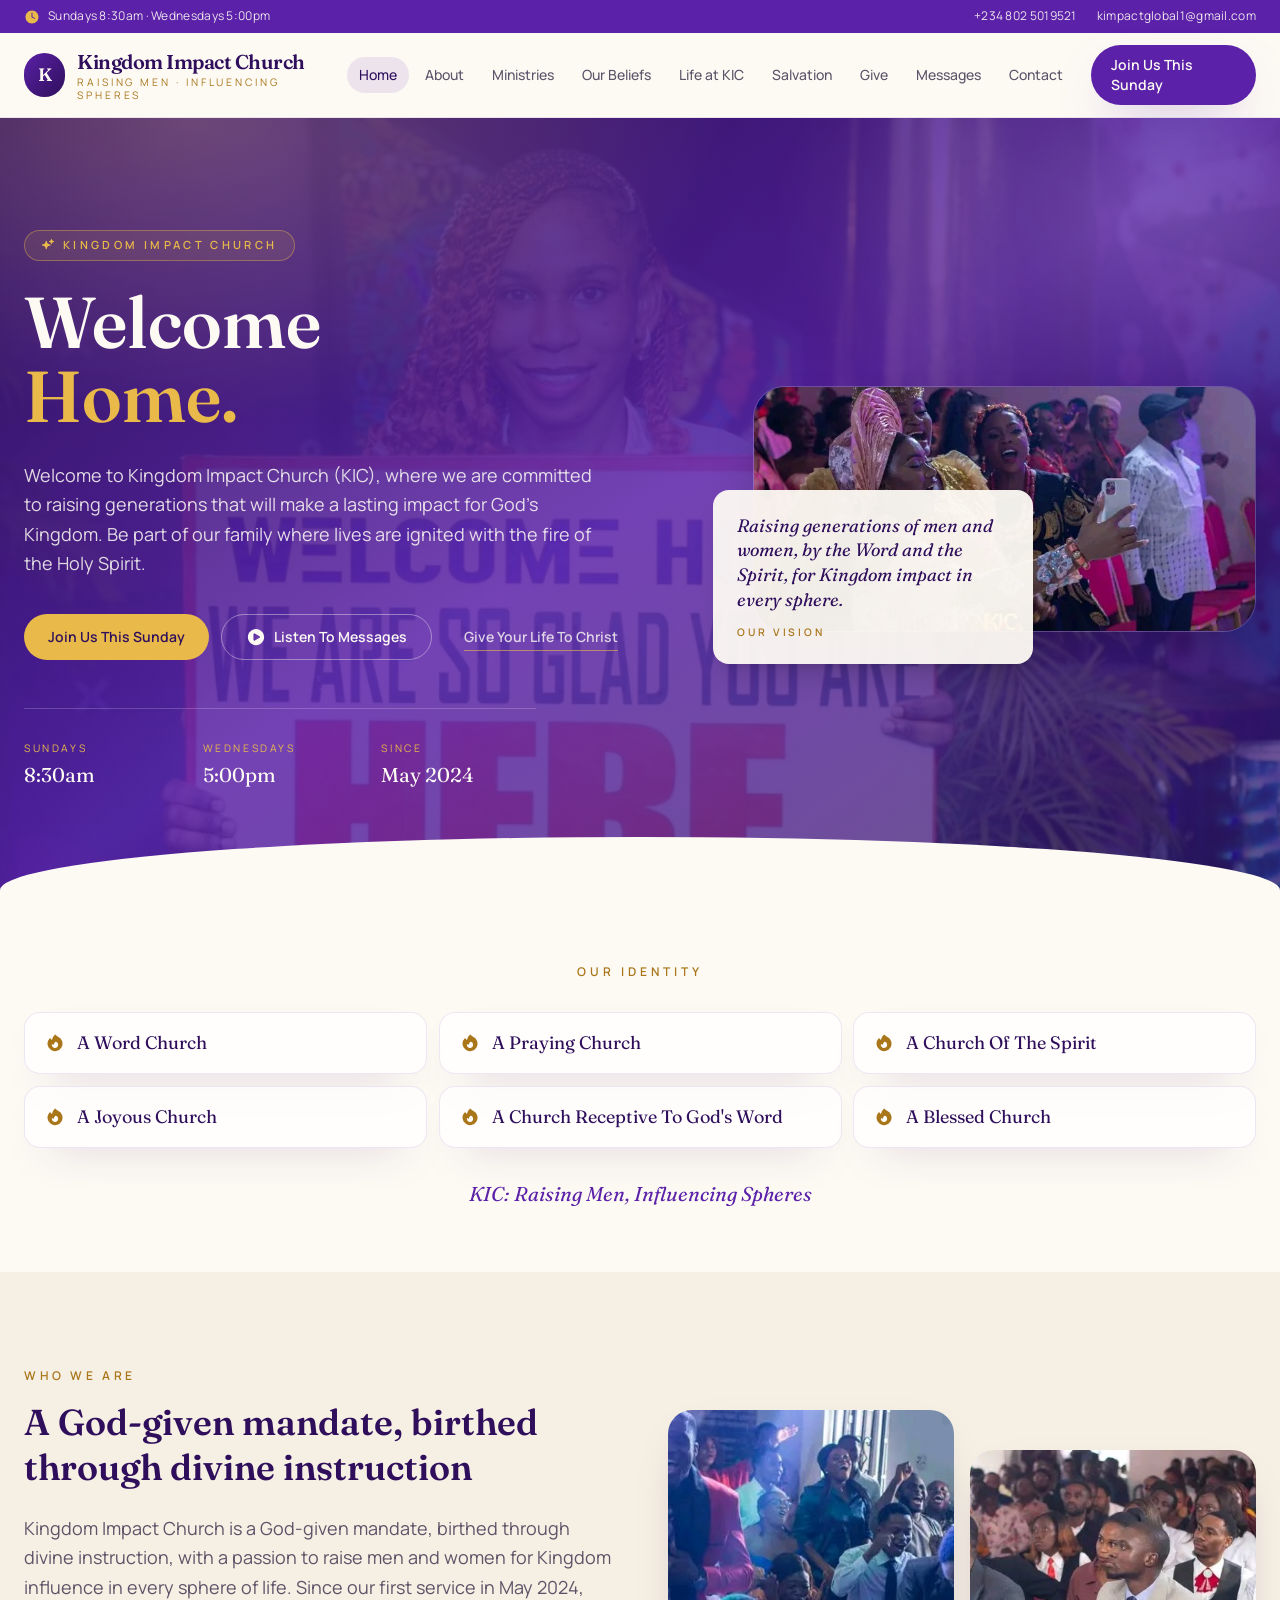
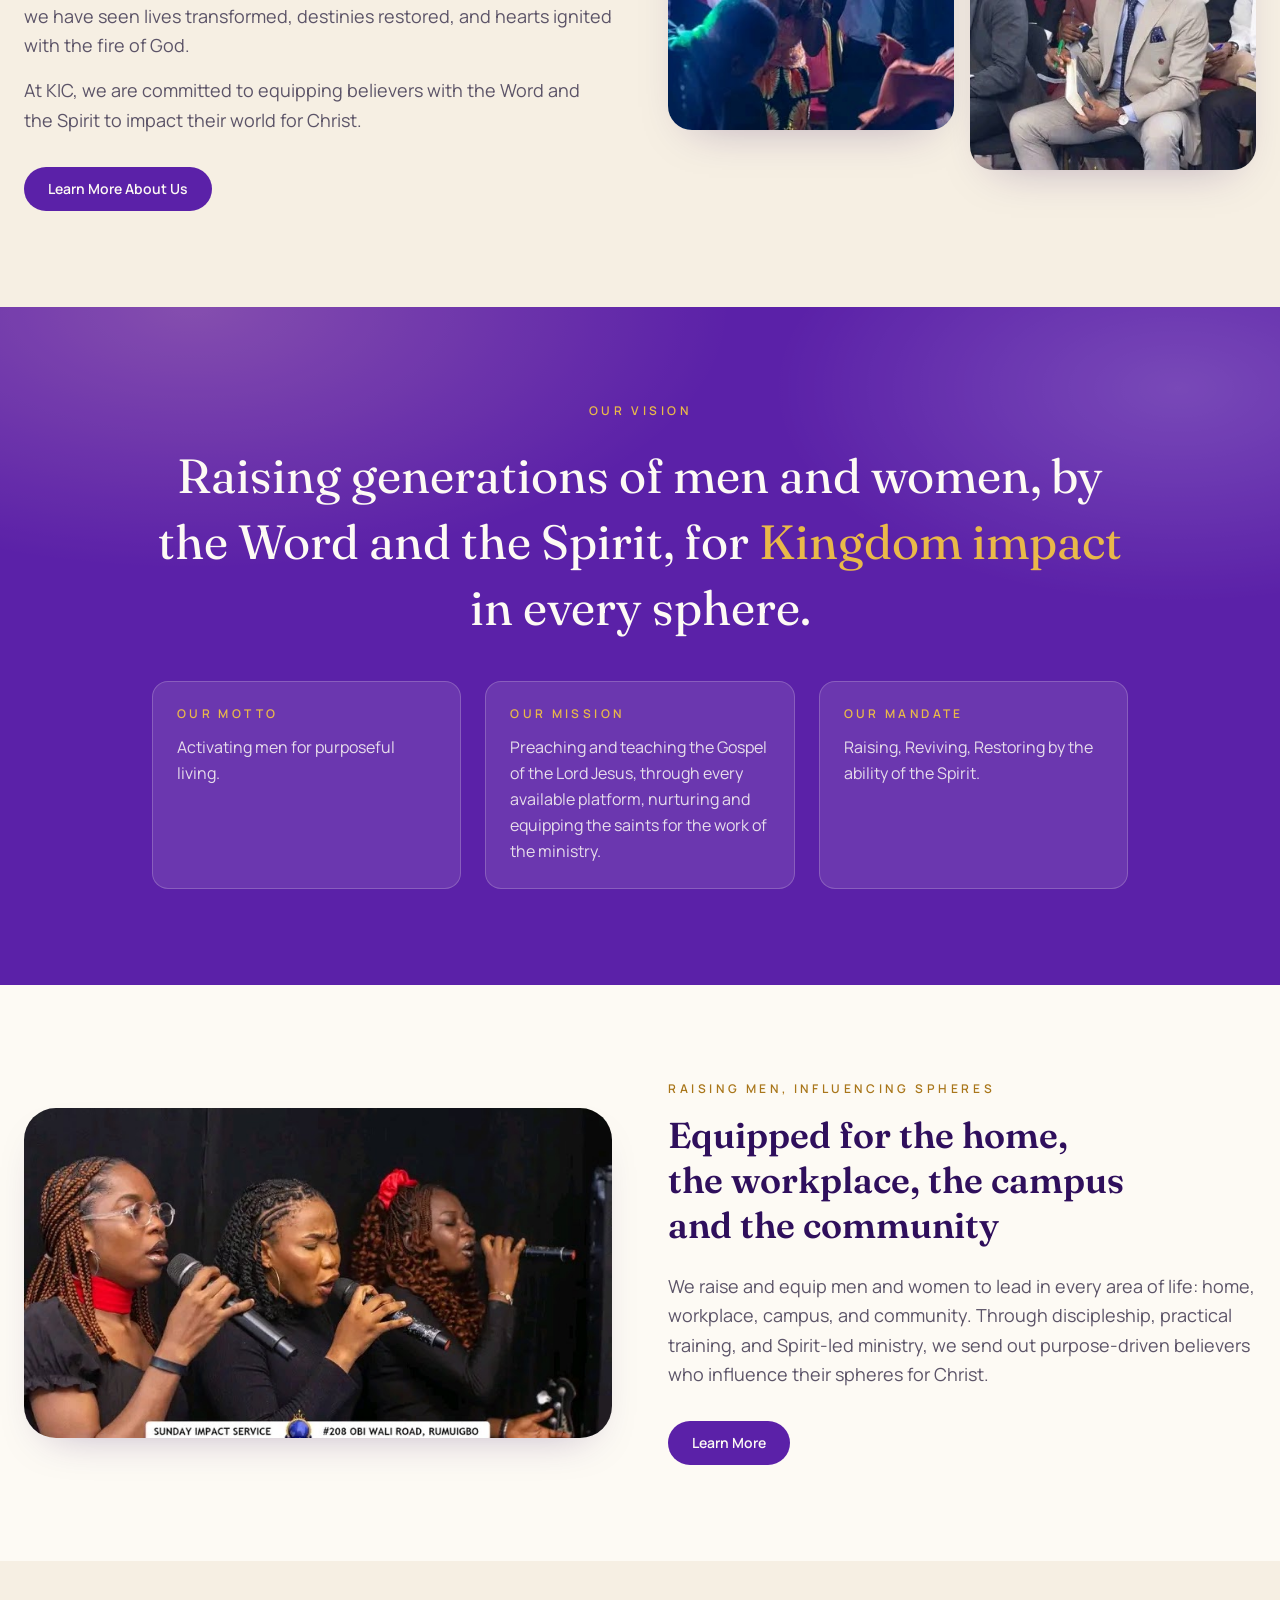
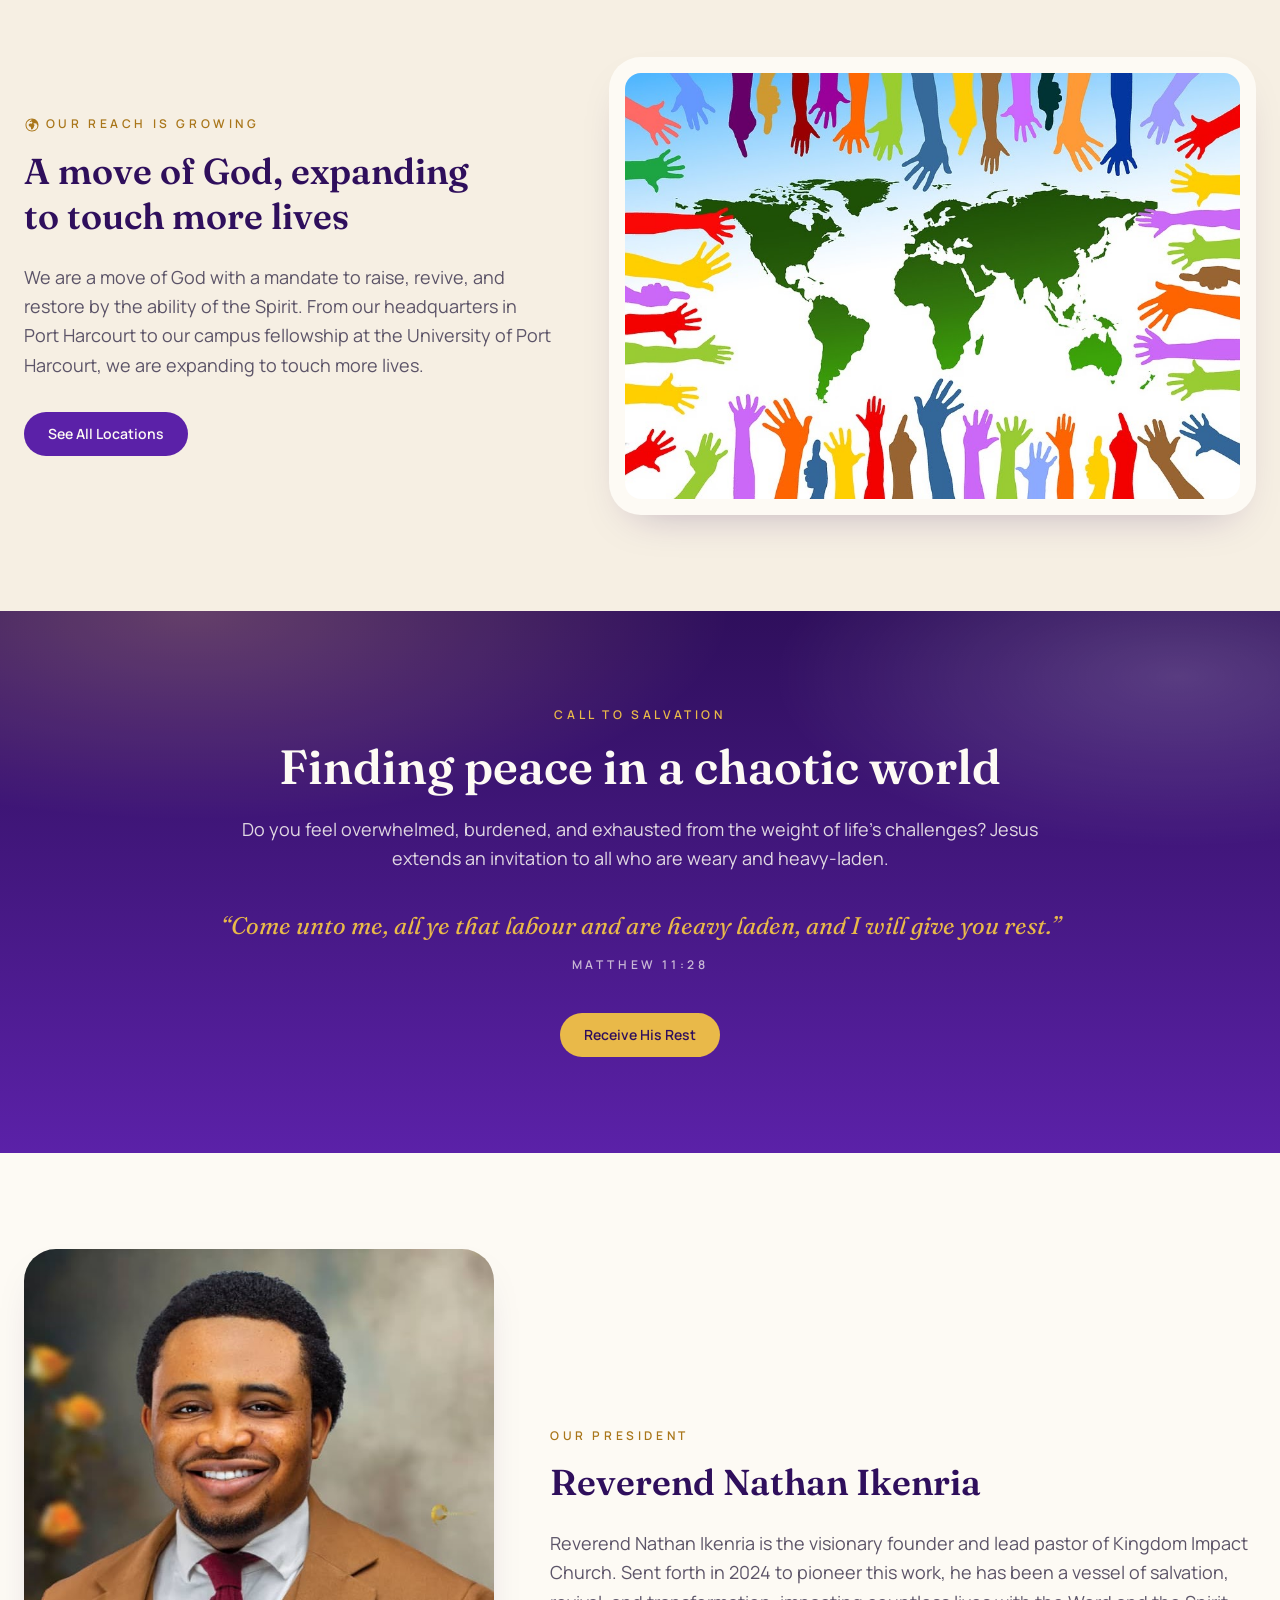
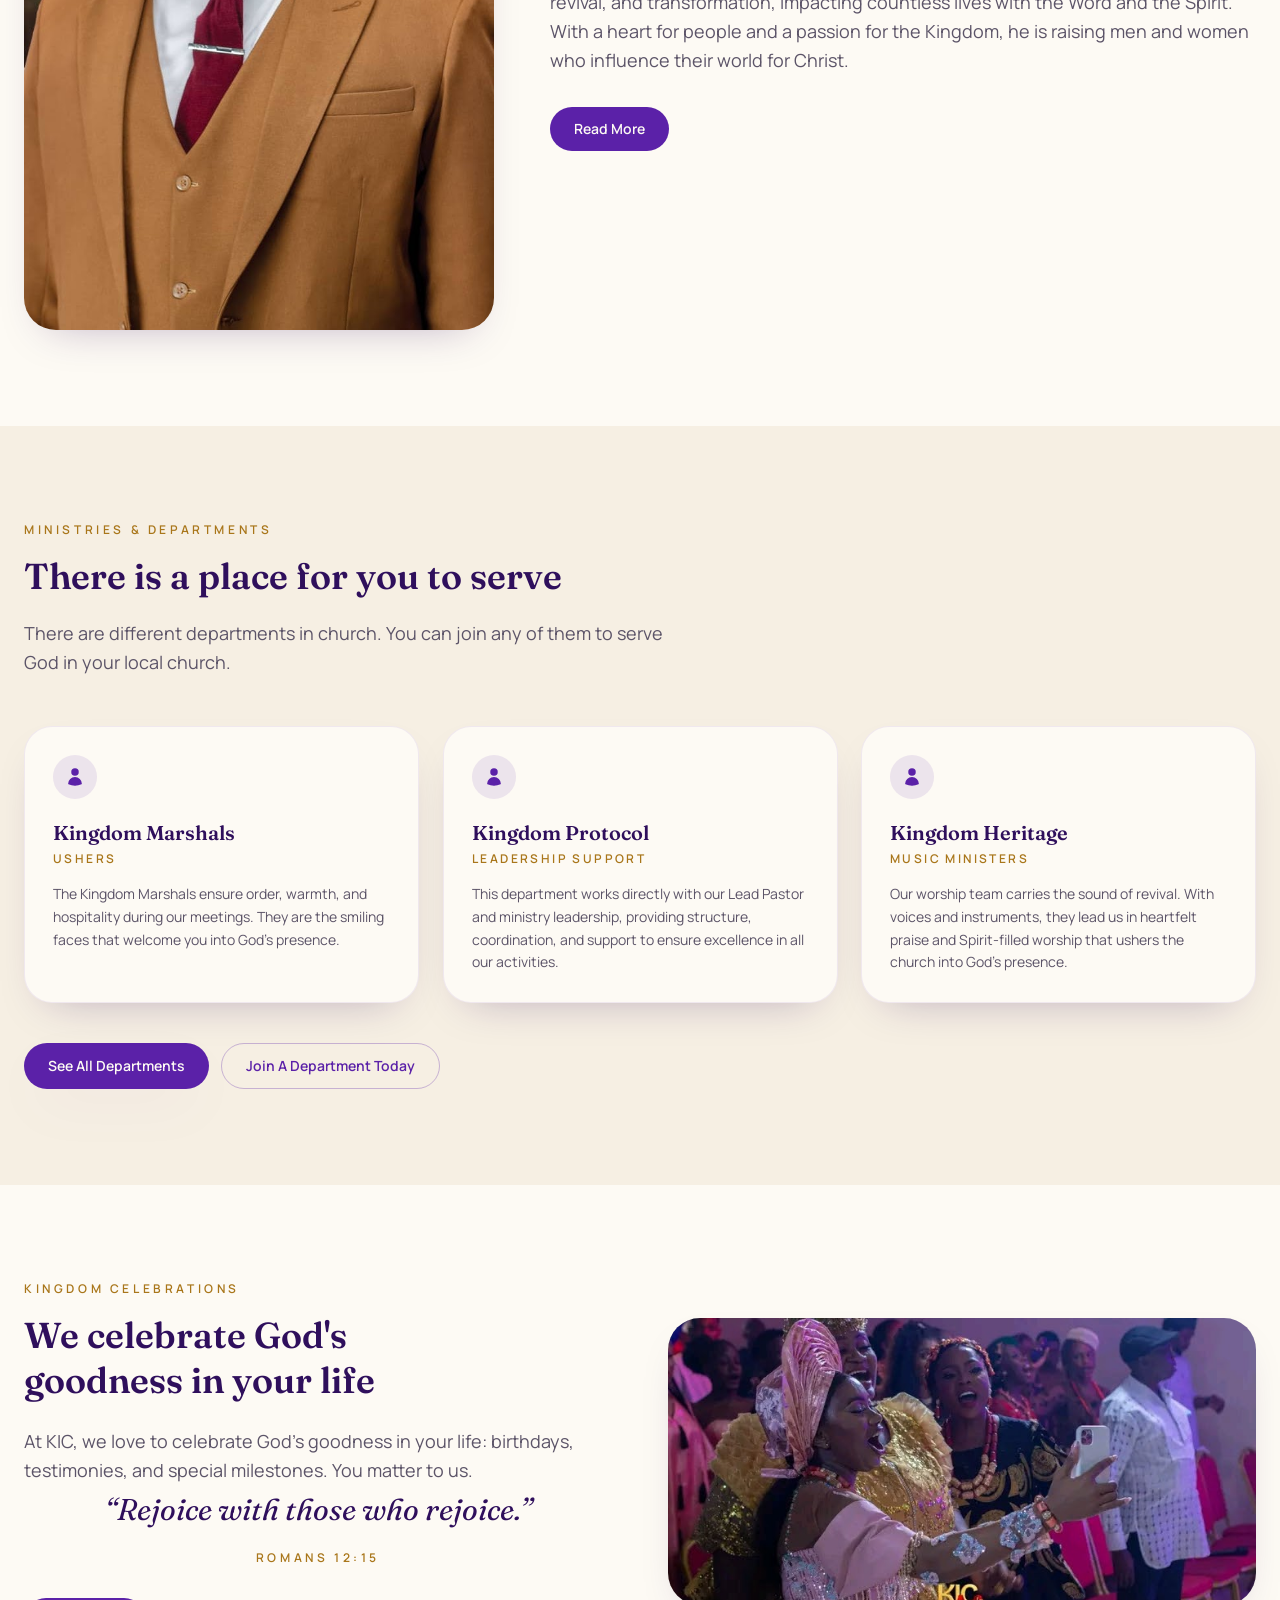
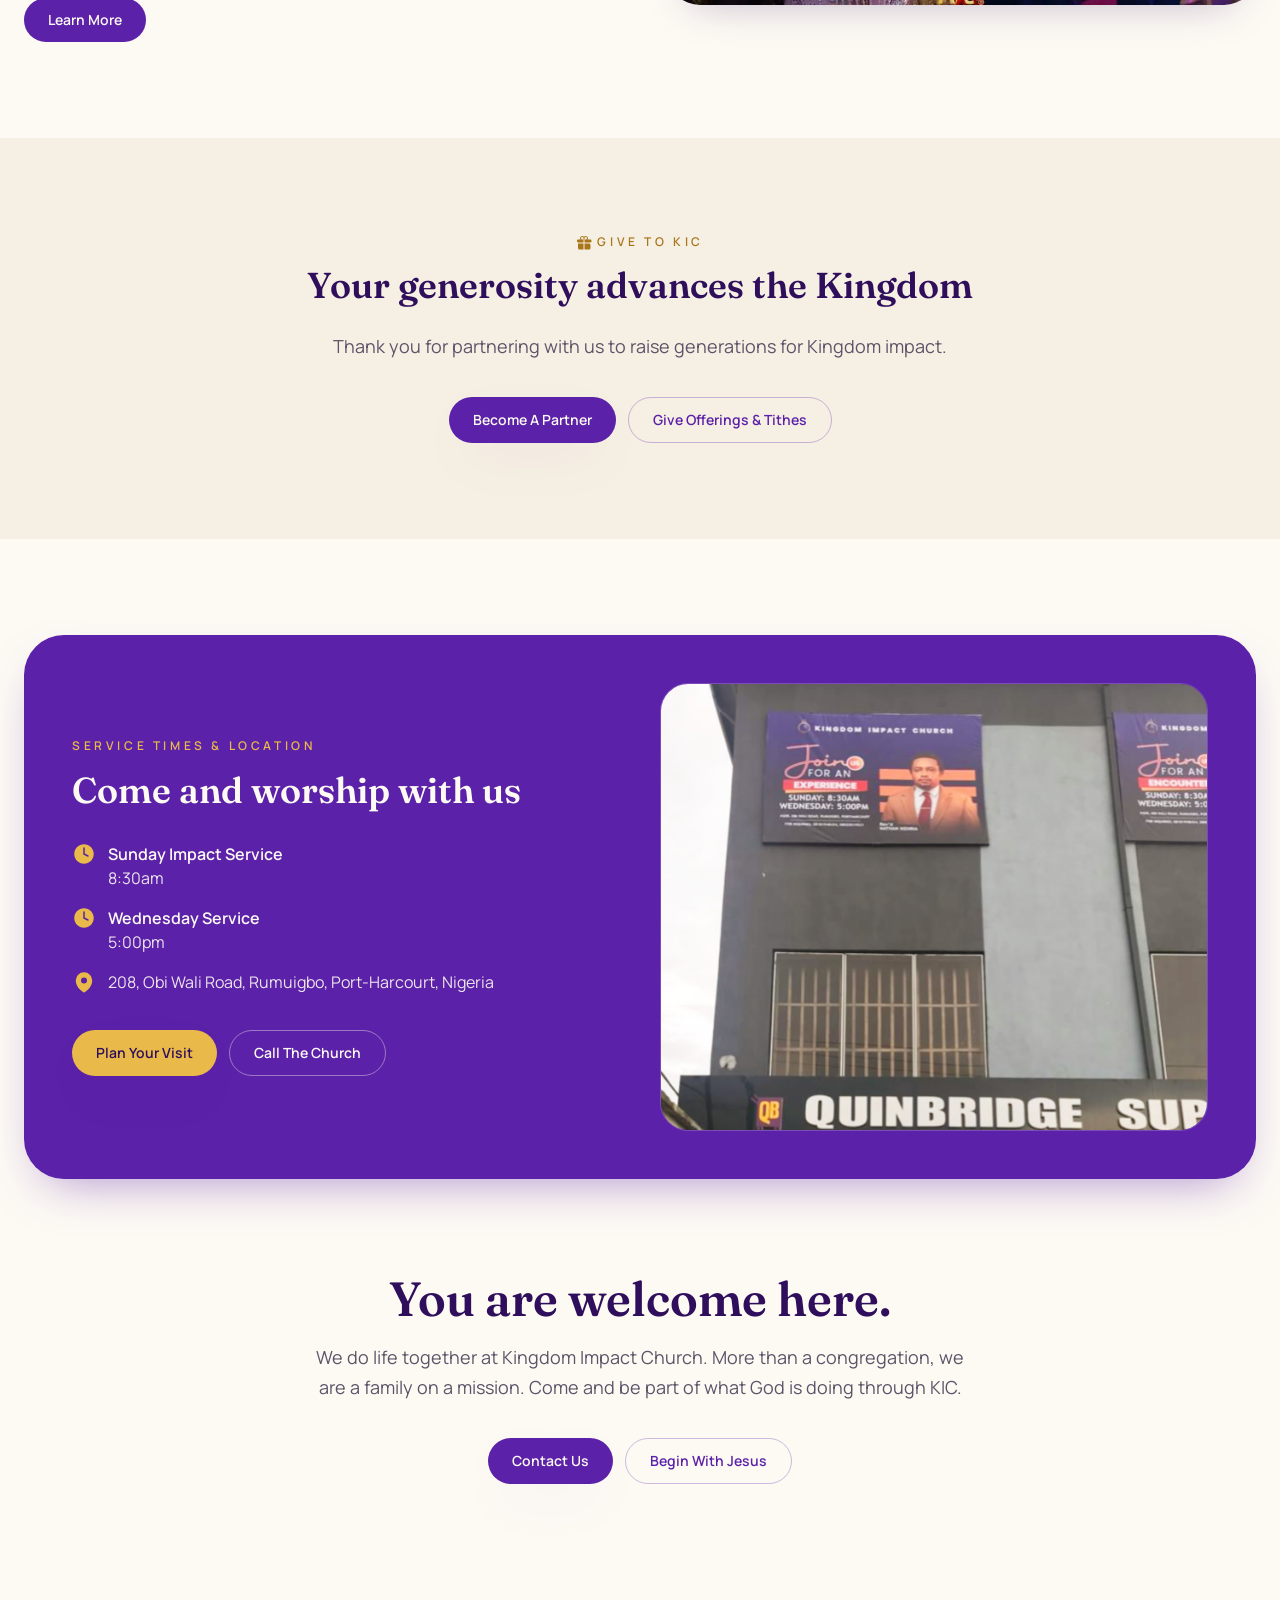
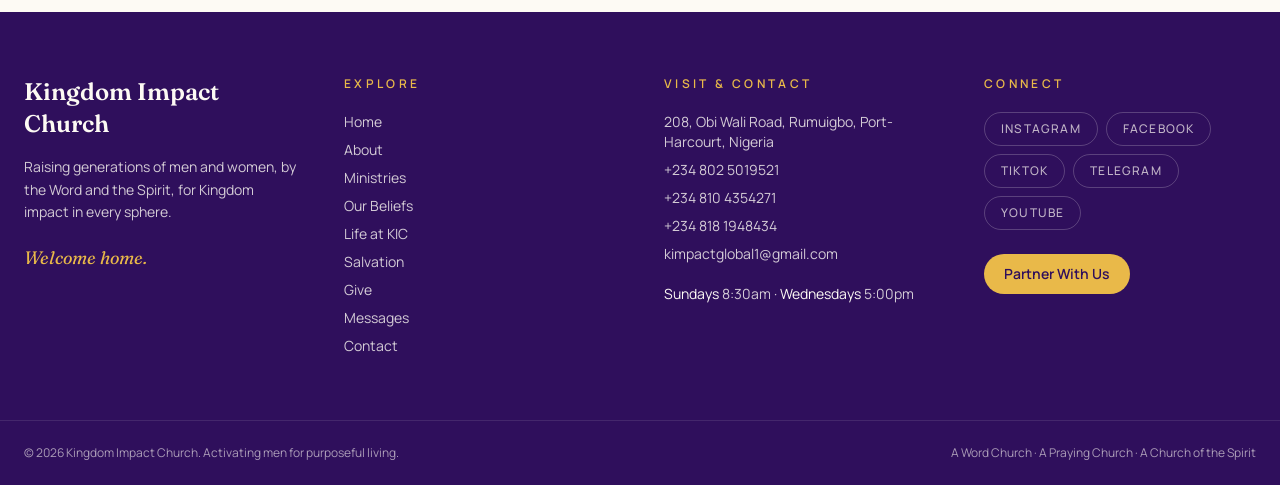
==== index.html @ a0a64d39 "Add robots.txt and create salvation.html page with structured content and styling" ====
<!DOCTYPE html>
<html lang="en" class="scroll-smooth">
<head>
<meta charset="utf-8" />
<meta name="viewport" content="width=device-width, initial-scale=1" />
<title>Kingdom Impact Church | Welcome Home — Port Harcourt</title>
<meta name="description" content="Kingdom Impact Church, Port Harcourt: raising generations of men and women, by the Word and the Spirit, for Kingdom impact in every sphere. Sundays 8:30am, Wednesdays 5pm." />
<meta name="author" content="Kingdom Impact Church" />
<meta property="og:site_name" content="Kingdom Impact Church" />
<meta property="og:title" content="Kingdom Impact Church | Welcome Home — Port Harcourt" />
<meta property="og:description" content="Kingdom Impact Church, Port Harcourt: raising generations of men and women, by the Word and the Spirit, for Kingdom impact in every sphere. Sundays 8:30am, Wednesdays 5pm." />
<meta property="og:type" content="website" />
<meta property="og:image" content="assets/img/welcome-home.jpg" />
<meta name="twitter:card" content="summary_large_image" />
<meta name="twitter:title" content="Kingdom Impact Church | Welcome Home — Port Harcourt" />
<meta name="twitter:description" content="Kingdom Impact Church, Port Harcourt: raising generations of men and women, by the Word and the Spirit, for Kingdom impact in every sphere. Sundays 8:30am, Wednesdays 5pm." />
<link rel="canonical" href="index.html" />
<link rel="preconnect" href="https://fonts.googleapis.com" />
<link rel="preconnect" href="https://fonts.gstatic.com" crossorigin />
<link href="https://fonts.googleapis.com/css2?family=Fraunces:ital,opsz,wght@0,9..144,400;0,9..144,500;0,9..144,600;0,9..144,700;1,9..144,400;1,9..144,500&family=Manrope:wght@300;400;500;600;700&display=swap" rel="stylesheet" />
<link rel="stylesheet" href="assets/css/tailwind.css" />
<link rel="stylesheet" href="assets/css/site.css" />
<link rel="icon" href="assets/img/favicon.svg" type="image/svg+xml" />
</head>
<body class="bg-cream font-body text-ink antialiased">
<a href="#main" class="sr-only focus:not-sr-only focus:absolute focus:left-4 focus:top-4 focus:z-[100] focus:rounded-full focus:bg-royal focus:px-5 focus:py-2 focus:text-cream">Skip to main content</a>

<header class="sticky top-0 z-50 border-b border-royal/10 bg-cream/90 backdrop-blur-md">
  <div class="hidden bg-royal text-cream/90 lg:block">
    <div class="mx-auto flex max-w-7xl items-center justify-between gap-6 px-6 py-2 text-xs tracking-wide">
      <p class="flex items-center gap-2"><span class="text-gold"><svg class="h-4 w-4 inline" viewBox="0 0 24 24" fill="currentColor" aria-hidden="true"><path fill-rule="evenodd" d="M12 2.25c-5.385 0-9.75 4.365-9.75 9.75s4.365 9.75 9.75 9.75 9.75-4.365 9.75-9.75S17.385 2.25 12 2.25ZM12.75 6a.75.75 0 0 0-1.5 0v6c0 .284.16.544.415.67l4 2a.75.75 0 0 0 .67-1.34l-3.585-1.794V6Z" clip-rule="evenodd"/></svg></span> Sundays 8:30am &middot; Wednesdays 5:00pm</p>
      <div class="flex items-center gap-5">
        <a class="hover:text-gold transition" href="tel:+2348025019521">+234 802 5019521</a>
        <a class="hover:text-gold transition" href="mailto:kimpactglobal1@gmail.com">kimpactglobal1@gmail.com</a>
      </div>
    </div>
  </div>
  <div class="mx-auto flex max-w-7xl items-center justify-between gap-4 px-5 py-3 sm:px-6">
    <a href="index.html" class="flex items-center gap-3" aria-label="Kingdom Impact Church home">
      <span class="grid h-11 w-11 place-items-center rounded-full bg-gradient-to-br from-royal to-royal-deep text-cream shadow-glow">
        <span class="font-display text-lg font-semibold leading-none">K</span>
      </span>
      <span class="leading-tight">
        <span class="block font-display text-lg font-semibold tracking-tight text-royal-deep sm:text-xl">Kingdom Impact Church</span>
        <span class="block text-[0.65rem] uppercase tracking-[0.28em] text-gold-deep">Raising Men &middot; Influencing Spheres</span>
      </span>
    </a>
    <nav class="hidden items-center gap-1 xl:flex" aria-label="Primary"><a href="index.html" class="nav-link nav-link-active" aria-current="page">Home</a><a href="about.html" class="nav-link">About</a><a href="ministries.html" class="nav-link">Ministries</a><a href="beliefs.html" class="nav-link">Our Beliefs</a><a href="life-at-kic.html" class="nav-link">Life at KIC</a><a href="salvation.html" class="nav-link">Salvation</a><a href="give.html" class="nav-link">Give</a><a href="messages.html" class="nav-link">Messages</a><a href="contact.html" class="nav-link">Contact</a></nav>
    <div class="flex items-center gap-2">
      <a href="contact.html" class="hidden rounded-full bg-royal px-5 py-2.5 text-sm font-semibold text-cream shadow-glow transition hover:bg-royal-deep hover:-translate-y-0.5 sm:inline-flex">Join Us This Sunday</a>
      <button type="button" class="menu-toggle grid h-11 w-11 place-items-center rounded-full border border-royal/20 text-royal-deep xl:hidden" aria-label="Open menu" aria-expanded="false" aria-controls="mobile-nav">
        <svg class="h-6 w-6" fill="none" stroke="currentColor" stroke-width="1.8" viewBox="0 0 24 24" aria-hidden="true"><path stroke-linecap="round" d="M3.75 6.75h16.5M3.75 12h16.5M3.75 17.25h16.5"/></svg>
      </button>
    </div>
  </div>
  <div id="mobile-nav" class="hidden border-t border-royal/10 bg-cream xl:hidden">
    <nav class="mx-auto flex max-w-7xl flex-col px-5 py-3" aria-label="Mobile">
      <a href="index.html" class="mobile-link text-royal">Home</a><a href="about.html" class="mobile-link">About</a><a href="ministries.html" class="mobile-link">Ministries</a><a href="beliefs.html" class="mobile-link">Our Beliefs</a><a href="life-at-kic.html" class="mobile-link">Life at KIC</a><a href="salvation.html" class="mobile-link">Salvation</a><a href="give.html" class="mobile-link">Give</a><a href="messages.html" class="mobile-link">Messages</a><a href="contact.html" class="mobile-link">Contact</a>
      <a href="contact.html" class="mt-3 rounded-full bg-royal px-5 py-3 text-center text-sm font-semibold text-cream">Join Us This Sunday</a>
      <div class="mt-3 flex flex-wrap gap-4 border-t border-royal/10 pt-3 text-sm text-ink-soft">
        <a class="hover:text-royal" href="tel:+2348025019521">Call us</a>
        <a class="hover:text-royal" href="mailto:kimpactglobal1@gmail.com">Email us</a>
        <a class="hover:text-royal" href="https://www.google.com/maps/search/?api=1&query=208+Obi+Wali+Road,+Rumuigbo,+Port+Harcourt,+Nigeria" target="_blank" rel="noopener">Open map</a>
      </div>
    </nav>
  </div>
</header>
<main id="main">
<section class="relative isolate overflow-hidden">
  <img src="assets/img/welcome-home.jpg" alt="Kingdom Impact Church member holding a welcome home sign at a Sunday service" class="absolute inset-0 h-full w-full object-cover object-center" />
  <div class="absolute inset-0 bg-gradient-to-br from-royal-deep/95 via-royal/85 to-royal-deep/70"></div>
  <div class="light-rays"></div>
  <div class="relative mx-auto grid max-w-7xl gap-12 px-6 pb-28 pt-20 sm:pt-28 lg:grid-cols-[1.15fr_0.85fr] lg:items-center">
    <div>
      <p class="reveal inline-flex items-center gap-2 rounded-full border border-gold/40 bg-gold/10 px-4 py-1.5 text-[0.7rem] font-semibold uppercase tracking-[0.3em] text-gold"><svg class="h-3.5 w-3.5" viewBox="0 0 24 24" fill="currentColor" aria-hidden="true"><path fill-rule="evenodd" d="M9 4.5a.75.75 0 0 1 .721.544l.813 2.846a3.75 3.75 0 0 0 2.576 2.576l2.846.813a.75.75 0 0 1 0 1.442l-2.846.813a3.75 3.75 0 0 0-2.576 2.576l-.813 2.846a.75.75 0 0 1-1.442 0l-.813-2.846a3.75 3.75 0 0 0-2.576-2.576l-2.846-.813a.75.75 0 0 1 0-1.442l2.846-.813A3.75 3.75 0 0 0 7.466 7.89l.813-2.846A.75.75 0 0 1 9 4.5ZM18 1.5a.75.75 0 0 1 .728.568l.258 1.036c.236.94.97 1.674 1.91 1.91l1.036.258a.75.75 0 0 1 0 1.456l-1.036.258c-.94.236-1.674.97-1.91 1.91l-.258 1.036a.75.75 0 0 1-1.456 0l-.258-1.036a2.625 2.625 0 0 0-1.91-1.91l-1.036-.258a.75.75 0 0 1 0-1.456l1.036-.258a2.625 2.625 0 0 0 1.91-1.91l.258-1.036A.75.75 0 0 1 18 1.5Z" clip-rule="evenodd"/></svg> Kingdom Impact Church</p>
      <h1 class="reveal mt-6 font-display text-5xl font-semibold leading-[1.03] text-cream sm:text-6xl lg:text-7xl">Welcome<br /><span class="text-gold">Home.</span></h1>
      <p class="reveal mt-7 max-w-xl text-lg leading-relaxed text-cream/85">Welcome to Kingdom Impact Church (KIC), where we are committed to raising generations that will make a lasting impact for God's Kingdom. Be part of our family where lives are ignited with the fire of the Holy Spirit.</p>
      <div class="reveal mt-9 flex flex-wrap gap-3">
        <a href="contact.html" class="btn-gold">Join Us This Sunday</a>
        <a href="https://chigwekingsechem.my.canva.site/kic-messages" target="_blank" rel="noopener" class="btn-outline-light"><svg class="h-5 w-5" viewBox="0 0 24 24" fill="currentColor" aria-hidden="true"><path fill-rule="evenodd" d="M2.25 12c0-5.385 4.365-9.75 9.75-9.75s9.75 4.365 9.75 9.75-4.365 9.75-9.75 9.75S2.25 17.385 2.25 12Zm14.024-.983a1.125 1.125 0 0 1 0 1.966l-5.603 3.113A1.125 1.125 0 0 1 9 15.113V8.887c0-.857.921-1.4 1.671-.983l5.603 3.113Z" clip-rule="evenodd"/></svg> Listen To Messages</a>
        <a href="salvation.html" class="btn-ghost-light">Give Your Life To Christ</a>
      </div>
      <dl class="reveal mt-12 grid max-w-lg grid-cols-2 gap-6 border-t border-cream/20 pt-8 text-cream sm:grid-cols-3">
        <div><dt class="text-[0.65rem] uppercase tracking-[0.25em] text-gold">Sundays</dt><dd class="mt-1 font-display text-xl">8:30am</dd></div>
        <div><dt class="text-[0.65rem] uppercase tracking-[0.25em] text-gold">Wednesdays</dt><dd class="mt-1 font-display text-xl">5:00pm</dd></div>
        <div><dt class="text-[0.65rem] uppercase tracking-[0.25em] text-gold">Since</dt><dd class="mt-1 font-display text-xl">May 2024</dd></div>
      </dl>
    </div>
    <div class="reveal relative hidden lg:block">
      <div class="overflow-hidden rounded-[2rem] border border-cream/20 shadow-2xl">
        <img src="assets/img/worship-celebration.jpg" alt="Members of Kingdom Impact Church rejoicing during a service" class="h-full w-full object-cover" loading="lazy" />
      </div>
      <div class="absolute -bottom-8 -left-10 max-w-xs rounded-2xl bg-cream/95 p-6 shadow-xl">
        <p class="font-display text-lg italic leading-snug text-royal-deep">Raising generations of men and women, by the Word and the Spirit, for Kingdom impact in every sphere.</p>
        <p class="mt-3 text-[0.65rem] font-semibold uppercase tracking-[0.28em] text-gold-deep">Our Vision</p>
      </div>
    </div>
  </div>
  <div class="curve-divider"></div>
</section>

<section class="bg-cream py-16">
  <div class="mx-auto max-w-7xl px-6">
    <h2 class="text-center text-xs font-semibold uppercase tracking-[0.34em] text-gold-deep">Our Identity</h2>
    <div class="mt-8 grid gap-3 sm:grid-cols-2 lg:grid-cols-3">
      <div class="reveal identity-card"><svg class="h-5 w-5 text-gold-deep" viewBox="0 0 24 24" fill="currentColor" aria-hidden="true"><path fill-rule="evenodd" d="M12.963 2.286a.75.75 0 0 0-1.071-.136 9.742 9.742 0 0 0-3.539 6.176 7.547 7.547 0 0 1-1.705-1.715.75.75 0 0 0-1.152-.082A9 9 0 1 0 15.68 4.534a7.46 7.46 0 0 1-2.717-2.248ZM15.75 14.25a3.75 3.75 0 1 1-7.313-1.172c.628.465 1.35.81 2.133 1a5.99 5.99 0 0 1 1.925-3.546 3.75 3.75 0 0 1 3.255 3.718Z" clip-rule="evenodd"/></svg><span>A Word Church</span></div><div class="reveal identity-card"><svg class="h-5 w-5 text-gold-deep" viewBox="0 0 24 24" fill="currentColor" aria-hidden="true"><path fill-rule="evenodd" d="M12.963 2.286a.75.75 0 0 0-1.071-.136 9.742 9.742 0 0 0-3.539 6.176 7.547 7.547 0 0 1-1.705-1.715.75.75 0 0 0-1.152-.082A9 9 0 1 0 15.68 4.534a7.46 7.46 0 0 1-2.717-2.248ZM15.75 14.25a3.75 3.75 0 1 1-7.313-1.172c.628.465 1.35.81 2.133 1a5.99 5.99 0 0 1 1.925-3.546 3.75 3.75 0 0 1 3.255 3.718Z" clip-rule="evenodd"/></svg><span>A Praying Church</span></div><div class="reveal identity-card"><svg class="h-5 w-5 text-gold-deep" viewBox="0 0 24 24" fill="currentColor" aria-hidden="true"><path fill-rule="evenodd" d="M12.963 2.286a.75.75 0 0 0-1.071-.136 9.742 9.742 0 0 0-3.539 6.176 7.547 7.547 0 0 1-1.705-1.715.75.75 0 0 0-1.152-.082A9 9 0 1 0 15.68 4.534a7.46 7.46 0 0 1-2.717-2.248ZM15.75 14.25a3.75 3.75 0 1 1-7.313-1.172c.628.465 1.35.81 2.133 1a5.99 5.99 0 0 1 1.925-3.546 3.75 3.75 0 0 1 3.255 3.718Z" clip-rule="evenodd"/></svg><span>A Church Of The Spirit</span></div><div class="reveal identity-card"><svg class="h-5 w-5 text-gold-deep" viewBox="0 0 24 24" fill="currentColor" aria-hidden="true"><path fill-rule="evenodd" d="M12.963 2.286a.75.75 0 0 0-1.071-.136 9.742 9.742 0 0 0-3.539 6.176 7.547 7.547 0 0 1-1.705-1.715.75.75 0 0 0-1.152-.082A9 9 0 1 0 15.68 4.534a7.46 7.46 0 0 1-2.717-2.248ZM15.75 14.25a3.75 3.75 0 1 1-7.313-1.172c.628.465 1.35.81 2.133 1a5.99 5.99 0 0 1 1.925-3.546 3.75 3.75 0 0 1 3.255 3.718Z" clip-rule="evenodd"/></svg><span>A Joyous Church</span></div><div class="reveal identity-card"><svg class="h-5 w-5 text-gold-deep" viewBox="0 0 24 24" fill="currentColor" aria-hidden="true"><path fill-rule="evenodd" d="M12.963 2.286a.75.75 0 0 0-1.071-.136 9.742 9.742 0 0 0-3.539 6.176 7.547 7.547 0 0 1-1.705-1.715.75.75 0 0 0-1.152-.082A9 9 0 1 0 15.68 4.534a7.46 7.46 0 0 1-2.717-2.248ZM15.75 14.25a3.75 3.75 0 1 1-7.313-1.172c.628.465 1.35.81 2.133 1a5.99 5.99 0 0 1 1.925-3.546 3.75 3.75 0 0 1 3.255 3.718Z" clip-rule="evenodd"/></svg><span>A Church Receptive To God's Word</span></div><div class="reveal identity-card"><svg class="h-5 w-5 text-gold-deep" viewBox="0 0 24 24" fill="currentColor" aria-hidden="true"><path fill-rule="evenodd" d="M12.963 2.286a.75.75 0 0 0-1.071-.136 9.742 9.742 0 0 0-3.539 6.176 7.547 7.547 0 0 1-1.705-1.715.75.75 0 0 0-1.152-.082A9 9 0 1 0 15.68 4.534a7.46 7.46 0 0 1-2.717-2.248ZM15.75 14.25a3.75 3.75 0 1 1-7.313-1.172c.628.465 1.35.81 2.133 1a5.99 5.99 0 0 1 1.925-3.546 3.75 3.75 0 0 1 3.255 3.718Z" clip-rule="evenodd"/></svg><span>A Blessed Church</span></div>
    </div>
    <p class="mt-8 text-center font-display text-xl italic text-royal">KIC: Raising Men, Influencing Spheres</p>
  </div>
</section>

<section class="bg-sand py-20 sm:py-24">
  <div class="mx-auto grid max-w-7xl items-center gap-14 px-6 lg:grid-cols-2">
    <div class="reveal order-2 lg:order-1">
      <p class="eyebrow">Who We Are</p>
      <h2 class="section-title">A God-given mandate, birthed through divine instruction</h2>
      <p class="mt-6 text-lg leading-relaxed text-ink-soft">Kingdom Impact Church is a God-given mandate, birthed through divine instruction, with a passion to raise men and women for Kingdom influence in every sphere of life. Since our first service in May 2024, we have seen lives transformed, destinies restored, and hearts ignited with the fire of God.</p>
      <p class="mt-4 text-lg leading-relaxed text-ink-soft">At KIC, we are committed to equipping believers with the Word and the Spirit to impact their world for Christ.</p>
      <a href="about.html" class="btn-primary mt-8">Learn More About Us</a>
    </div>
    <div class="reveal order-1 lg:order-2 grid gap-4 sm:grid-cols-2">
      <img src="assets/img/prayer-altar.jpg" alt="Congregation praying together at Kingdom Impact Church" class="h-64 w-full rounded-3xl object-cover shadow-soft sm:h-80" loading="lazy" />
      <img src="assets/img/congregation.jpg" alt="Members seated and attentive during a Kingdom Impact Church service" class="h-64 w-full rounded-3xl object-cover shadow-soft sm:mt-10 sm:h-80" loading="lazy" />
    </div>
  </div>
</section>

<section class="relative overflow-hidden bg-royal py-20 text-cream sm:py-24">
  <div class="light-rays"></div>
  <div class="relative mx-auto max-w-5xl px-6 text-center">
    <p class="eyebrow text-gold">Our Vision</p>
    <p class="mt-6 font-display text-3xl leading-snug sm:text-4xl lg:text-5xl">Raising generations of men and women, by the Word and the Spirit, for <span class="text-gold">Kingdom impact</span> in every sphere.</p>
    <div class="mt-10 grid gap-6 text-left sm:grid-cols-3">
      <div class="pillar"><h3>Our Motto</h3><p>Activating men for purposeful living.</p></div>
      <div class="pillar"><h3>Our Mission</h3><p>Preaching and teaching the Gospel of the Lord Jesus, through every available platform, nurturing and equipping the saints for the work of the ministry.</p></div>
      <div class="pillar"><h3>Our Mandate</h3><p>Raising, Reviving, Restoring by the ability of the Spirit.</p></div>
    </div>
  </div>
</section>

<section class="bg-cream py-20 sm:py-24">
  <div class="mx-auto grid max-w-7xl items-center gap-14 px-6 lg:grid-cols-2">
    <div class="reveal overflow-hidden rounded-[2rem] shadow-soft">
      <img src="assets/img/kingdom-heritage.jpg" alt="Kingdom Heritage worship team ministering in song" class="h-full w-full object-cover" loading="lazy" />
    </div>
    <div class="reveal">
      <p class="eyebrow">Raising Men, Influencing Spheres</p>
      <h2 class="section-title">Equipped for the home, the workplace, the campus and the community</h2>
      <p class="mt-6 text-lg leading-relaxed text-ink-soft">We raise and equip men and women to lead in every area of life: home, workplace, campus, and community. Through discipleship, practical training, and Spirit-led ministry, we send out purpose-driven believers who influence their spheres for Christ.</p>
      <a href="about.html" class="btn-primary mt-8">Learn More</a>
    </div>
  </div>
</section>

<section class="bg-sand py-20 sm:py-24">
  <div class="mx-auto grid max-w-7xl items-center gap-14 px-6 lg:grid-cols-[0.9fr_1.1fr]">
    <div class="reveal">
      <p class="eyebrow"><svg class="h-4 w-4 inline text-gold-deep" viewBox="0 0 24 24" fill="currentColor" aria-hidden="true"><path fill-rule="evenodd" d="M12 2.25c-5.385 0-9.75 4.365-9.75 9.75s4.365 9.75 9.75 9.75 9.75-4.365 9.75-9.75S17.385 2.25 12 2.25ZM8.547 4.505a8.25 8.25 0 1 0 11.672 8.214l-.46-.46a2.252 2.252 0 0 1-.422-.586l-1.08-2.16a.414.414 0 0 0-.663-.107.827.827 0 0 1-.812.21l-1.273-.363a.89.89 0 0 0-.738 1.595l.587.39c.59.395.674 1.23.172 1.732l-.2.2c-.211.212-.33.498-.33.796v.41c0 .409-.11.809-.32 1.158l-1.315 2.191a2.11 2.11 0 0 1-1.81 1.025 1.055 1.055 0 0 1-1.055-1.055v-1.172c0-.92-.56-1.747-1.414-2.089l-.655-.261a2.25 2.25 0 0 1-1.383-2.46l.007-.042a2.25 2.25 0 0 1 .29-.787l.09-.15a2.25 2.25 0 0 1 2.37-1.048l1.178.236a1.125 1.125 0 0 0 1.302-.795l.208-.73a1.125 1.125 0 0 0-.578-1.315l-.665-.332-.091.091a2.25 2.25 0 0 1-1.591.659h-.18a.75.75 0 0 1 0-1.5h.18l.09-.091.83-.83a2.25 2.25 0 0 1 1.59-.659h1.043l.005-.005a8.212 8.212 0 0 0-3.628-.834Z" clip-rule="evenodd"/></svg> Our Reach Is Growing</p>
      <h2 class="section-title">A move of God, expanding to touch more lives</h2>
      <p class="mt-6 text-lg leading-relaxed text-ink-soft">We are a move of God with a mandate to raise, revive, and restore by the ability of the Spirit. From our headquarters in Port Harcourt to our campus fellowship at the University of Port Harcourt, we are expanding to touch more lives.</p>
      <a href="contact.html" class="btn-primary mt-8">See All Locations</a>
    </div>
    <div class="reveal overflow-hidden rounded-[2rem] bg-cream p-4 shadow-soft">
      <img src="assets/img/our-reach.jpg" alt="Illustration of raised hands around the world representing the church's growing reach" class="w-full rounded-2xl object-cover" loading="lazy" />
    </div>
  </div>
</section>

<section class="relative overflow-hidden bg-gradient-to-b from-royal-deep to-royal py-20 text-cream sm:py-24">
  <div class="light-rays"></div>
  <div class="relative mx-auto max-w-4xl px-6 text-center">
    <p class="eyebrow text-gold">Call To Salvation</p>
    <h2 class="mt-5 font-display text-4xl font-semibold sm:text-5xl">Finding peace in a chaotic world</h2>
    <p class="mt-6 text-lg leading-relaxed text-cream/85">Do you feel overwhelmed, burdened, and exhausted from the weight of life's challenges? Jesus extends an invitation to all who are weary and heavy-laden.</p>
    <p class="mt-8 font-display text-2xl italic leading-relaxed text-gold">&ldquo;Come unto me, all ye that labour and are heavy laden, and I will give you rest.&rdquo;</p>
    <p class="mt-3 text-xs font-semibold uppercase tracking-[0.3em] text-cream/70">Matthew 11:28</p>
    <a href="salvation.html" class="btn-gold mt-10">Receive His Rest</a>
  </div>
</section>

<section class="bg-cream py-20 sm:py-24">
  <div class="mx-auto grid max-w-7xl items-center gap-14 px-6 lg:grid-cols-[0.8fr_1.2fr]">
    <div class="reveal overflow-hidden rounded-[2rem] shadow-soft">
      <img src="assets/img/rev-nathan-ikenria.jpg" alt="Reverend Nathan Ikenria, President of Kingdom Impact Church" class="h-full w-full object-cover" loading="lazy" />
    </div>
    <div class="reveal">
      <p class="eyebrow">Our President</p>
      <h2 class="section-title">Reverend Nathan Ikenria</h2>
      <p class="mt-6 text-lg leading-relaxed text-ink-soft">Reverend Nathan Ikenria is the visionary founder and lead pastor of Kingdom Impact Church. Sent forth in 2024 to pioneer this work, he has been a vessel of salvation, revival, and transformation, impacting countless lives with the Word and the Spirit. With a heart for people and a passion for the Kingdom, he is raising men and women who influence their world for Christ.</p>
      <a href="about.html" class="btn-primary mt-8">Read More</a>
    </div>
  </div>
</section>

<section class="bg-sand py-20 sm:py-24">
  <div class="mx-auto max-w-7xl px-6">
    <div class="max-w-2xl">
      <p class="eyebrow">Ministries &amp; Departments</p>
      <h2 class="section-title">There is a place for you to serve</h2>
      <p class="mt-5 text-lg leading-relaxed text-ink-soft">There are different departments in church. You can join any of them to serve God in your local church.</p>
    </div>
    <div class="mt-12 grid gap-6 sm:grid-cols-2 lg:grid-cols-3">
      <article class="reveal card">
        <span class="card-icon"><svg class="h-5 w-5" viewBox="0 0 24 24" fill="currentColor" aria-hidden="true"><path fill-rule="evenodd" d="M7.5 6a4.5 4.5 0 1 1 9 0 4.5 4.5 0 0 1-9 0ZM3.751 20.105a8.25 8.25 0 0 1 16.498 0 .75.75 0 0 1-.437.695A18.683 18.683 0 0 1 12 22.5c-2.786 0-5.433-.608-7.812-1.7a.75.75 0 0 1-.437-.695Z" clip-rule="evenodd"/></svg></span>
        <h3 class="mt-5 font-display text-xl font-semibold text-royal-deep">Kingdom Marshals</h3>
        <p class="mt-1 text-xs font-semibold uppercase tracking-[0.2em] text-gold-deep">Ushers</p>
        <p class="mt-4 text-sm leading-relaxed text-ink-soft">The Kingdom Marshals ensure order, warmth, and hospitality during our meetings. They are the smiling faces that welcome you into God's presence.</p>
      </article><article class="reveal card">
        <span class="card-icon"><svg class="h-5 w-5" viewBox="0 0 24 24" fill="currentColor" aria-hidden="true"><path fill-rule="evenodd" d="M7.5 6a4.5 4.5 0 1 1 9 0 4.5 4.5 0 0 1-9 0ZM3.751 20.105a8.25 8.25 0 0 1 16.498 0 .75.75 0 0 1-.437.695A18.683 18.683 0 0 1 12 22.5c-2.786 0-5.433-.608-7.812-1.7a.75.75 0 0 1-.437-.695Z" clip-rule="evenodd"/></svg></span>
        <h3 class="mt-5 font-display text-xl font-semibold text-royal-deep">Kingdom Protocol</h3>
        <p class="mt-1 text-xs font-semibold uppercase tracking-[0.2em] text-gold-deep">Leadership Support</p>
        <p class="mt-4 text-sm leading-relaxed text-ink-soft">This department works directly with our Lead Pastor and ministry leadership, providing structure, coordination, and support to ensure excellence in all our activities.</p>
      </article><article class="reveal card">
        <span class="card-icon"><svg class="h-5 w-5" viewBox="0 0 24 24" fill="currentColor" aria-hidden="true"><path fill-rule="evenodd" d="M7.5 6a4.5 4.5 0 1 1 9 0 4.5 4.5 0 0 1-9 0ZM3.751 20.105a8.25 8.25 0 0 1 16.498 0 .75.75 0 0 1-.437.695A18.683 18.683 0 0 1 12 22.5c-2.786 0-5.433-.608-7.812-1.7a.75.75 0 0 1-.437-.695Z" clip-rule="evenodd"/></svg></span>
        <h3 class="mt-5 font-display text-xl font-semibold text-royal-deep">Kingdom Heritage</h3>
        <p class="mt-1 text-xs font-semibold uppercase tracking-[0.2em] text-gold-deep">Music Ministers</p>
        <p class="mt-4 text-sm leading-relaxed text-ink-soft">Our worship team carries the sound of revival. With voices and instruments, they lead us in heartfelt praise and Spirit-filled worship that ushers the church into God's presence.</p>
      </article>
    </div>
    <div class="mt-10 flex flex-wrap gap-3">
      <a href="ministries.html" class="btn-primary">See All Departments</a>
      <a href="https://wa.link/f9ex92" target="_blank" rel="noopener" class="btn-outline">Join A Department Today</a>
    </div>
  </div>
</section>

<section class="bg-cream py-20 sm:py-24">
  <div class="mx-auto grid max-w-7xl items-center gap-14 px-6 lg:grid-cols-2">
    <div class="reveal">
      <p class="eyebrow">Kingdom Celebrations</p>
      <h2 class="section-title">We celebrate God's goodness in your life</h2>
      <p class="mt-6 text-lg leading-relaxed text-ink-soft">At KIC, we love to celebrate God's goodness in your life: birthdays, testimonies, and special milestones. You matter to us.</p>
      
<figure class="mx-auto max-w-3xl text-center">
  <blockquote class="font-display text-2xl italic leading-relaxed text-royal-deep sm:text-3xl">&ldquo;Rejoice with those who rejoice.&rdquo;</blockquote>
  <figcaption class="mt-4 text-xs font-semibold uppercase tracking-[0.3em] text-gold-deep">Romans 12:15</figcaption>
</figure>

      <a href="life-at-kic.html" class="btn-primary mt-8">Learn More</a>
    </div>
    <div class="reveal overflow-hidden rounded-[2rem] shadow-soft">
      <img src="assets/img/worship-celebration.jpg" alt="Church family celebrating together at Kingdom Impact Church" class="h-full w-full object-cover" loading="lazy" />
    </div>
  </div>
</section>

<section class="bg-sand py-20 sm:py-24">
  <div class="mx-auto max-w-5xl px-6 text-center">
    <p class="eyebrow"><svg class="h-4 w-4 inline text-gold-deep" viewBox="0 0 24 24" fill="currentColor" aria-hidden="true"><path d="M9.375 3a1.875 1.875 0 0 0 0 3.75h1.875v4.5H3.375A1.875 1.875 0 0 1 1.5 9.375v-.75c0-1.036.84-1.875 1.875-1.875h3.193A3.375 3.375 0 0 1 12 2.753a3.375 3.375 0 0 1 5.432 3.997h3.943c1.035 0 1.875.84 1.875 1.875v.75c0 1.036-.84 1.875-1.875 1.875H12.75v-4.5h1.875a1.875 1.875 0 1 0-1.875-1.875V6.75h-1.5V4.875C11.25 3.839 10.41 3 9.375 3ZM11.25 12.75H3v6.75a2.25 2.25 0 0 0 2.25 2.25h6v-9ZM12.75 12.75v9h6.75a2.25 2.25 0 0 0 2.25-2.25v-4.5a2.25 2.25 0 0 0-2.25-2.25h-6.75Z"/></svg> Give To KIC</p>
    <h2 class="section-title mt-3">Your generosity advances the Kingdom</h2>
    <p class="mx-auto mt-6 max-w-2xl text-lg leading-relaxed text-ink-soft">Thank you for partnering with us to raise generations for Kingdom impact.</p>
    <div class="mt-9 flex flex-wrap justify-center gap-3">
      <a href="give.html" class="btn-primary">Become A Partner</a>
      <a href="https://paystack.shop/pay/kic-freewilloffering" target="_blank" rel="noopener" class="btn-outline">Give Offerings &amp; Tithes</a>
    </div>
  </div>
</section>

<section class="bg-cream py-20 sm:py-24">
  <div class="mx-auto max-w-7xl px-6">
    <div class="grid gap-10 rounded-[2.5rem] bg-royal p-8 text-cream shadow-glow sm:p-12 lg:grid-cols-2 lg:items-center">
      <div>
        <p class="eyebrow text-gold">Service Times &amp; Location</p>
        <h2 class="mt-4 font-display text-3xl font-semibold sm:text-4xl">Come and worship with us</h2>
        <ul class="mt-8 space-y-4 text-cream/90">
          <li class="flex gap-3"><svg class="h-6 w-6 shrink-0 text-gold" viewBox="0 0 24 24" fill="currentColor" aria-hidden="true"><path fill-rule="evenodd" d="M12 2.25c-5.385 0-9.75 4.365-9.75 9.75s4.365 9.75 9.75 9.75 9.75-4.365 9.75-9.75S17.385 2.25 12 2.25ZM12.75 6a.75.75 0 0 0-1.5 0v6c0 .284.16.544.415.67l4 2a.75.75 0 0 0 .67-1.34l-3.585-1.794V6Z" clip-rule="evenodd"/></svg><span><strong class="font-semibold text-cream">Sunday Impact Service</strong><br />8:30am</span></li>
          <li class="flex gap-3"><svg class="h-6 w-6 shrink-0 text-gold" viewBox="0 0 24 24" fill="currentColor" aria-hidden="true"><path fill-rule="evenodd" d="M12 2.25c-5.385 0-9.75 4.365-9.75 9.75s4.365 9.75 9.75 9.75 9.75-4.365 9.75-9.75S17.385 2.25 12 2.25ZM12.75 6a.75.75 0 0 0-1.5 0v6c0 .284.16.544.415.67l4 2a.75.75 0 0 0 .67-1.34l-3.585-1.794V6Z" clip-rule="evenodd"/></svg><span><strong class="font-semibold text-cream">Wednesday Service</strong><br />5:00pm</span></li>
          <li class="flex gap-3"><svg class="h-6 w-6 shrink-0 text-gold" viewBox="0 0 24 24" fill="currentColor" aria-hidden="true"><path fill-rule="evenodd" d="m11.54 22.351.07.04.028.016a.76.76 0 0 0 .723 0l.028-.015.071-.041a16.975 16.975 0 0 0 1.144-.742 19.58 19.58 0 0 0 2.683-2.282c1.944-1.99 3.963-4.98 3.963-8.827a8.25 8.25 0 0 0-16.5 0c0 3.846 2.02 6.837 3.963 8.827a19.58 19.58 0 0 0 2.682 2.282 16.975 16.975 0 0 0 1.145.742ZM12 13.5a3 3 0 1 0 0-6 3 3 0 0 0 0 6Z" clip-rule="evenodd"/></svg><a class="underline-offset-4 hover:underline" href="https://www.google.com/maps/search/?api=1&query=208+Obi+Wali+Road,+Rumuigbo,+Port+Harcourt,+Nigeria" target="_blank" rel="noopener">208, Obi Wali Road, Rumuigbo, Port-Harcourt, Nigeria</a></li>
        </ul>
        <div class="mt-9 flex flex-wrap gap-3">
          <a href="contact.html" class="btn-gold">Plan Your Visit</a>
          <a href="tel:+2348025019521" class="btn-outline-light">Call The Church</a>
        </div>
      </div>
      <div class="overflow-hidden rounded-[1.75rem] border border-cream/20">
        <img src="assets/img/church-building.jpg" alt="Kingdom Impact Church headquarters building on Obi Wali Road, Rumuigbo" class="h-full w-full object-cover" loading="lazy" />
      </div>
    </div>
  </div>
</section>

<section class="bg-cream pb-8">
  <div class="mx-auto max-w-4xl px-6 text-center">
    <h2 class="font-display text-4xl font-semibold text-royal-deep sm:text-5xl">You are welcome here.</h2>
    <p class="mx-auto mt-5 max-w-2xl text-lg leading-relaxed text-ink-soft">We do life together at Kingdom Impact Church. More than a congregation, we are a family on a mission. Come and be part of what God is doing through KIC.</p>
    <div class="mt-9 flex flex-wrap justify-center gap-3">
      <a href="contact.html" class="btn-primary">Contact Us</a>
      <a href="salvation.html" class="btn-outline">Begin With Jesus</a>
    </div>
  </div>
</section>
</main>
<footer class="mt-24 bg-royal-deep text-cream/80">
  <div class="mx-auto grid max-w-7xl gap-12 px-6 py-16 md:grid-cols-2 lg:grid-cols-4">
    <div>
      <p class="font-display text-2xl font-semibold text-cream">Kingdom Impact Church</p>
      <p class="mt-4 max-w-xs text-sm leading-relaxed">Raising generations of men and women, by the Word and the Spirit, for Kingdom impact in every sphere.</p>
      <p class="mt-5 font-display text-lg italic text-gold">Welcome home.</p>
    </div>
    <div>
      <h2 class="text-xs font-semibold uppercase tracking-[0.28em] text-gold">Explore</h2>
      <ul class="mt-5 grid grid-cols-2 gap-y-2 text-sm md:grid-cols-1"><li><a class="transition hover:text-gold" href="index.html">Home</a></li><li><a class="transition hover:text-gold" href="about.html">About</a></li><li><a class="transition hover:text-gold" href="ministries.html">Ministries</a></li><li><a class="transition hover:text-gold" href="beliefs.html">Our Beliefs</a></li><li><a class="transition hover:text-gold" href="life-at-kic.html">Life at KIC</a></li><li><a class="transition hover:text-gold" href="salvation.html">Salvation</a></li><li><a class="transition hover:text-gold" href="give.html">Give</a></li><li><a class="transition hover:text-gold" href="messages.html">Messages</a></li><li><a class="transition hover:text-gold" href="contact.html">Contact</a></li></ul>
    </div>
    <div>
      <h2 class="text-xs font-semibold uppercase tracking-[0.28em] text-gold">Visit &amp; Contact</h2>
      <ul class="mt-5 space-y-2 text-sm">
        <li><a class="transition hover:text-gold" href="https://www.google.com/maps/search/?api=1&query=208+Obi+Wali+Road,+Rumuigbo,+Port+Harcourt,+Nigeria" target="_blank" rel="noopener">208, Obi Wali Road, Rumuigbo, Port-Harcourt, Nigeria</a></li>
        <li><a class="transition hover:text-gold" href="tel:+2348025019521">+234 802 5019521</a></li><li><a class="transition hover:text-gold" href="tel:+2348104354271">+234 810 4354271</a></li><li><a class="transition hover:text-gold" href="tel:+2348181948434">+234 818 1948434</a></li>
        <li><a class="transition hover:text-gold" href="mailto:kimpactglobal1@gmail.com">kimpactglobal1@gmail.com</a></li>
      </ul>
      <p class="mt-5 text-sm"><span class="text-cream">Sundays</span> 8:30am &middot; <span class="text-cream">Wednesdays</span> 5:00pm</p>
    </div>
    <div>
      <h2 class="text-xs font-semibold uppercase tracking-[0.28em] text-gold">Connect</h2>
      <div class="mt-5 flex flex-wrap gap-2"><a href="https://www.instagram.com/thekicglobal?igsh=Nm9yOWJ3NWNyNTFh" target="_blank" rel="noopener" aria-label="Instagram" class="rounded-full border border-current/30 px-4 py-2 text-xs font-medium uppercase tracking-widest text-cream/70 transition hover:text-gold">Instagram</a><a href="https://www.facebook.com/thekicglobal" target="_blank" rel="noopener" aria-label="Facebook" class="rounded-full border border-current/30 px-4 py-2 text-xs font-medium uppercase tracking-widest text-cream/70 transition hover:text-gold">Facebook</a><a href="https://www.tiktok.com/@thekicglobal" target="_blank" rel="noopener" aria-label="TikTok" class="rounded-full border border-current/30 px-4 py-2 text-xs font-medium uppercase tracking-widest text-cream/70 transition hover:text-gold">TikTok</a><a href="https://t.me/kicglobal" target="_blank" rel="noopener" aria-label="Telegram" class="rounded-full border border-current/30 px-4 py-2 text-xs font-medium uppercase tracking-widest text-cream/70 transition hover:text-gold">Telegram</a><a href="https://youtube.com/@thekicglobal?si=deO8NxLSejpScGAe" target="_blank" rel="noopener" aria-label="YouTube" class="rounded-full border border-current/30 px-4 py-2 text-xs font-medium uppercase tracking-widest text-cream/70 transition hover:text-gold">YouTube</a></div>
      <a href="give.html" class="mt-6 inline-flex rounded-full bg-gold px-5 py-2.5 text-sm font-semibold text-royal-deep transition hover:bg-gold-light">Partner With Us</a>
    </div>
  </div>
  <div class="border-t border-cream/10">
    <div class="mx-auto flex max-w-7xl flex-col gap-2 px-6 py-6 text-xs text-cream/60 sm:flex-row sm:items-center sm:justify-between">
      <p>&copy; 2026 Kingdom Impact Church. Activating men for purposeful living.</p>
      <p>A Word Church &middot; A Praying Church &middot; A Church of the Spirit</p>
    </div>
  </div>
</footer>
<script src="assets/js/site.js" defer></script>
</body>
</html>
---- assets/css/site.css ----
/* Kingdom Impact Church — atmosphere: soft light, gentle curves, calm motion */

.light-rays {
  position: absolute;
  inset: 0;
  pointer-events: none;
  background:
    radial-gradient(60% 55% at 15% 0%, rgba(233, 185, 73, 0.28), transparent 70%),
    radial-gradient(45% 45% at 92% 12%, rgba(255, 255, 255, 0.18), transparent 70%);
  mix-blend-mode: screen;
}

.curve-divider {
  position: absolute;
  bottom: -1px;
  left: 0;
  right: 0;
  height: 64px;
  background: #fdfaf4;
  border-top-left-radius: 60% 100%;
  border-top-right-radius: 60% 100%;
}

/* Gentle scroll reveals */
.reveal {
  opacity: 0;
  transform: translateY(22px);
  transition: opacity 0.9s cubic-bezier(0.22, 1, 0.36, 1),
    transform 0.9s cubic-bezier(0.22, 1, 0.36, 1);
  will-change: opacity, transform;
}

.reveal.is-visible {
  opacity: 1;
  transform: none;
}

.no-js .reveal,
.reveal-off .reveal {
  opacity: 1;
  transform: none;
}

img {
  transition: transform 0.7s cubic-bezier(0.22, 1, 0.36, 1);
}

@media (prefers-reduced-motion: reduce) {
  .reveal,
  img,
  * {
    transition-duration: 0.01ms !important;
    animation-duration: 0.01ms !important;
  }
  .reveal {
    opacity: 1;
    transform: none;
  }
}

/* Focus visibility for accessible keyboard navigation */
a:focus-visible,
button:focus-visible {
  outline: 3px solid #e9b949;
  outline-offset: 3px;
  border-radius: 9999px;
}
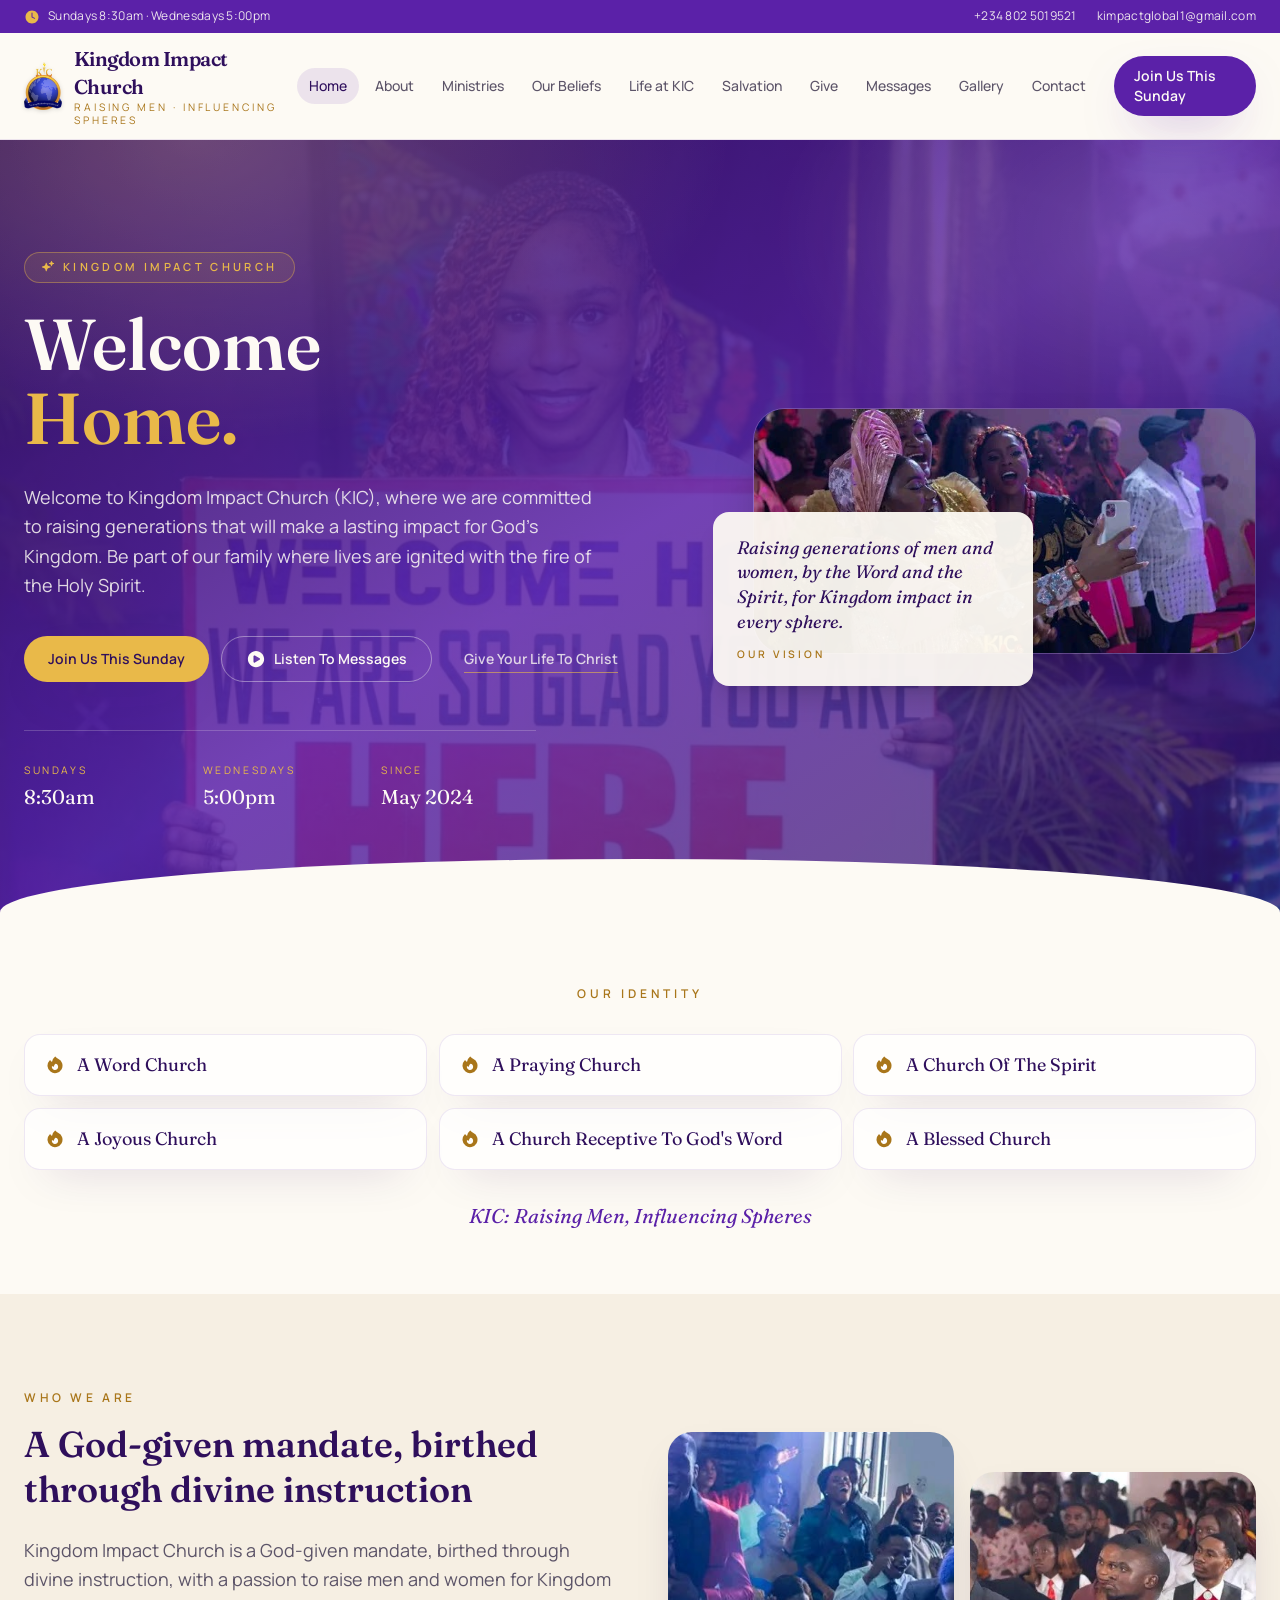
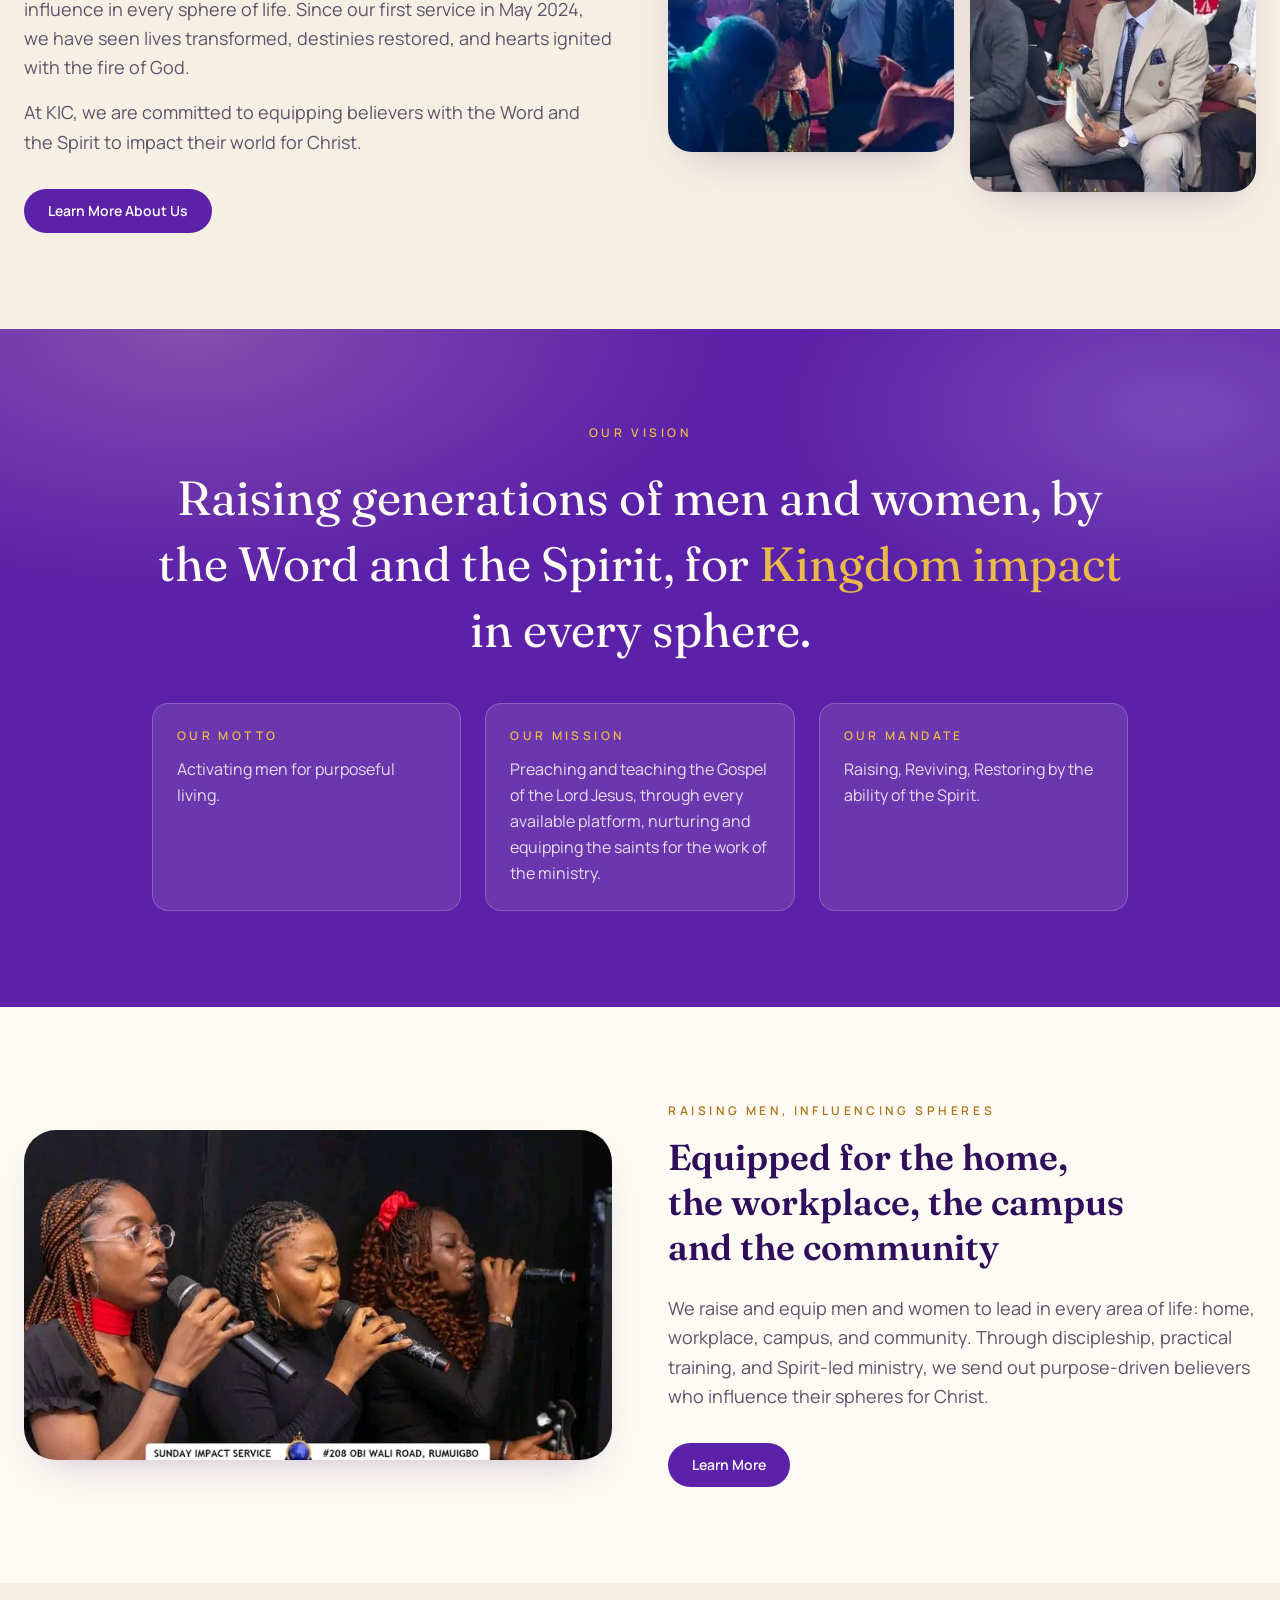
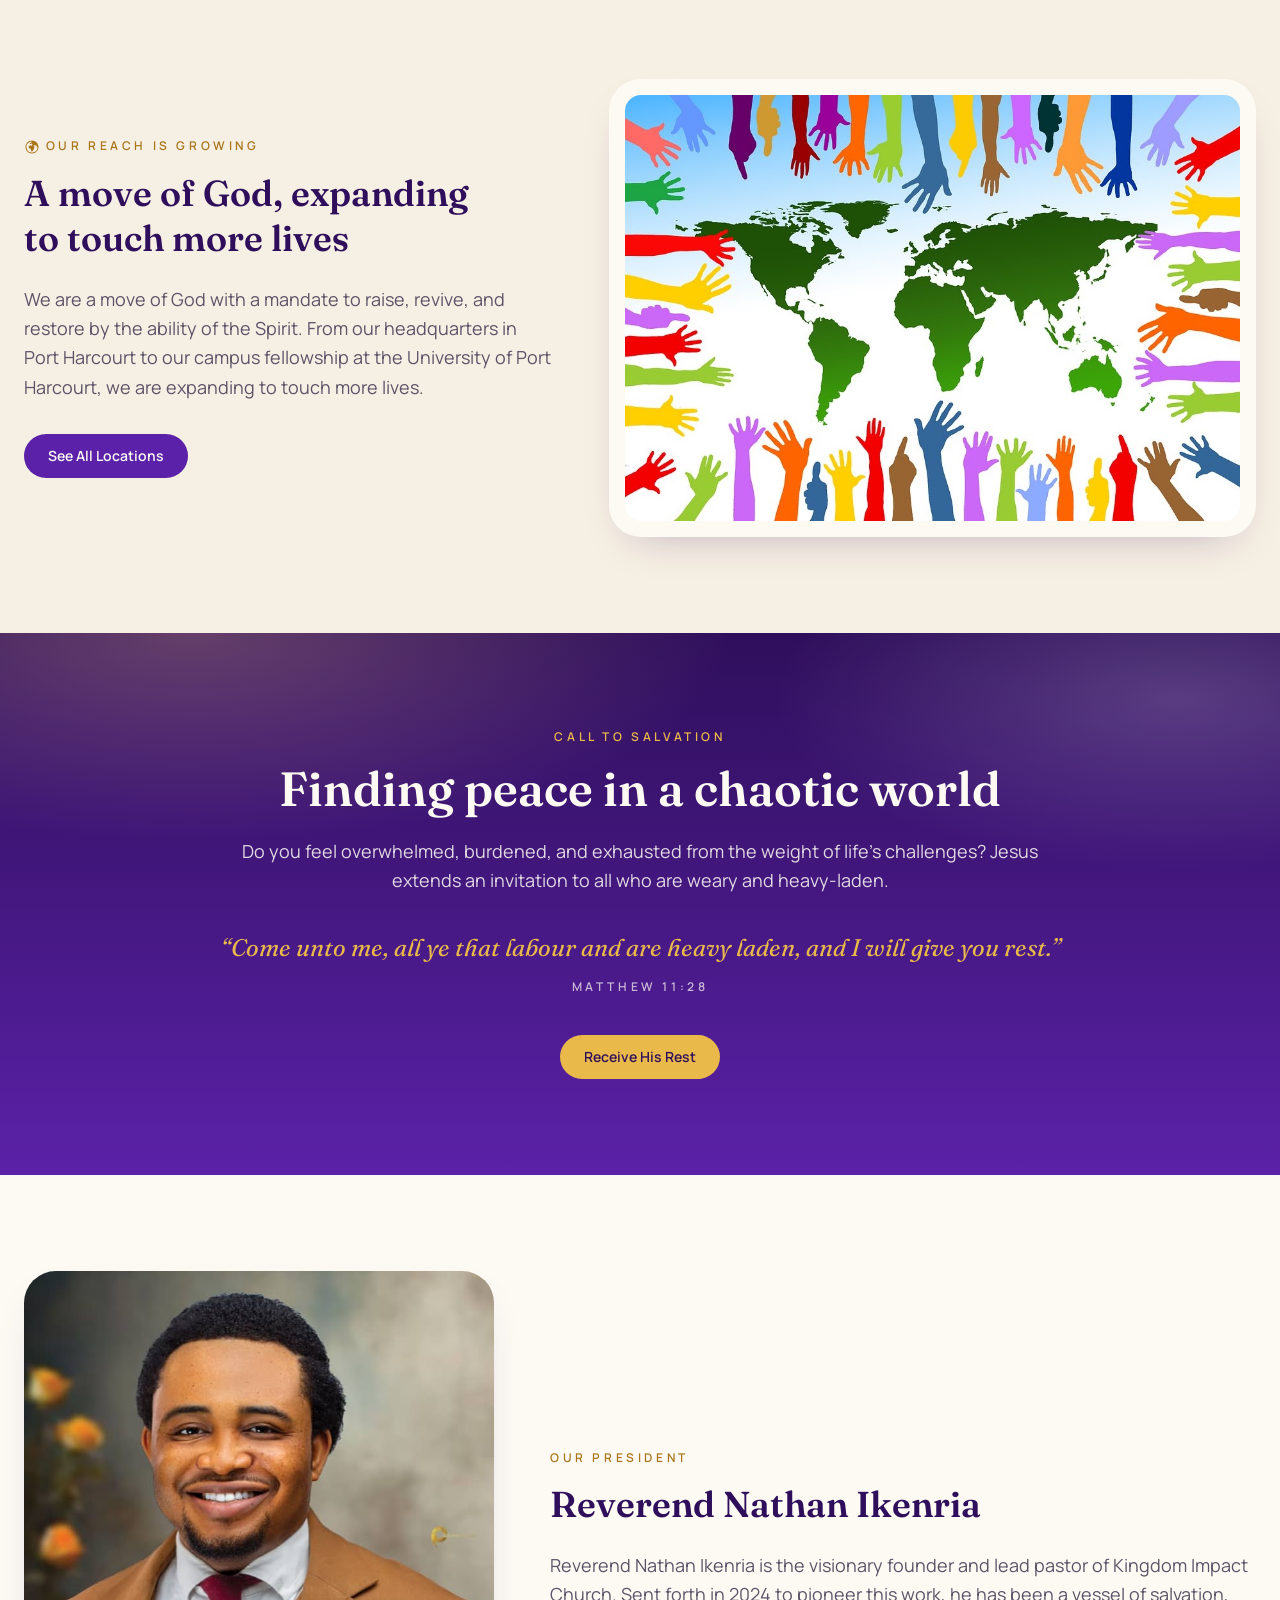
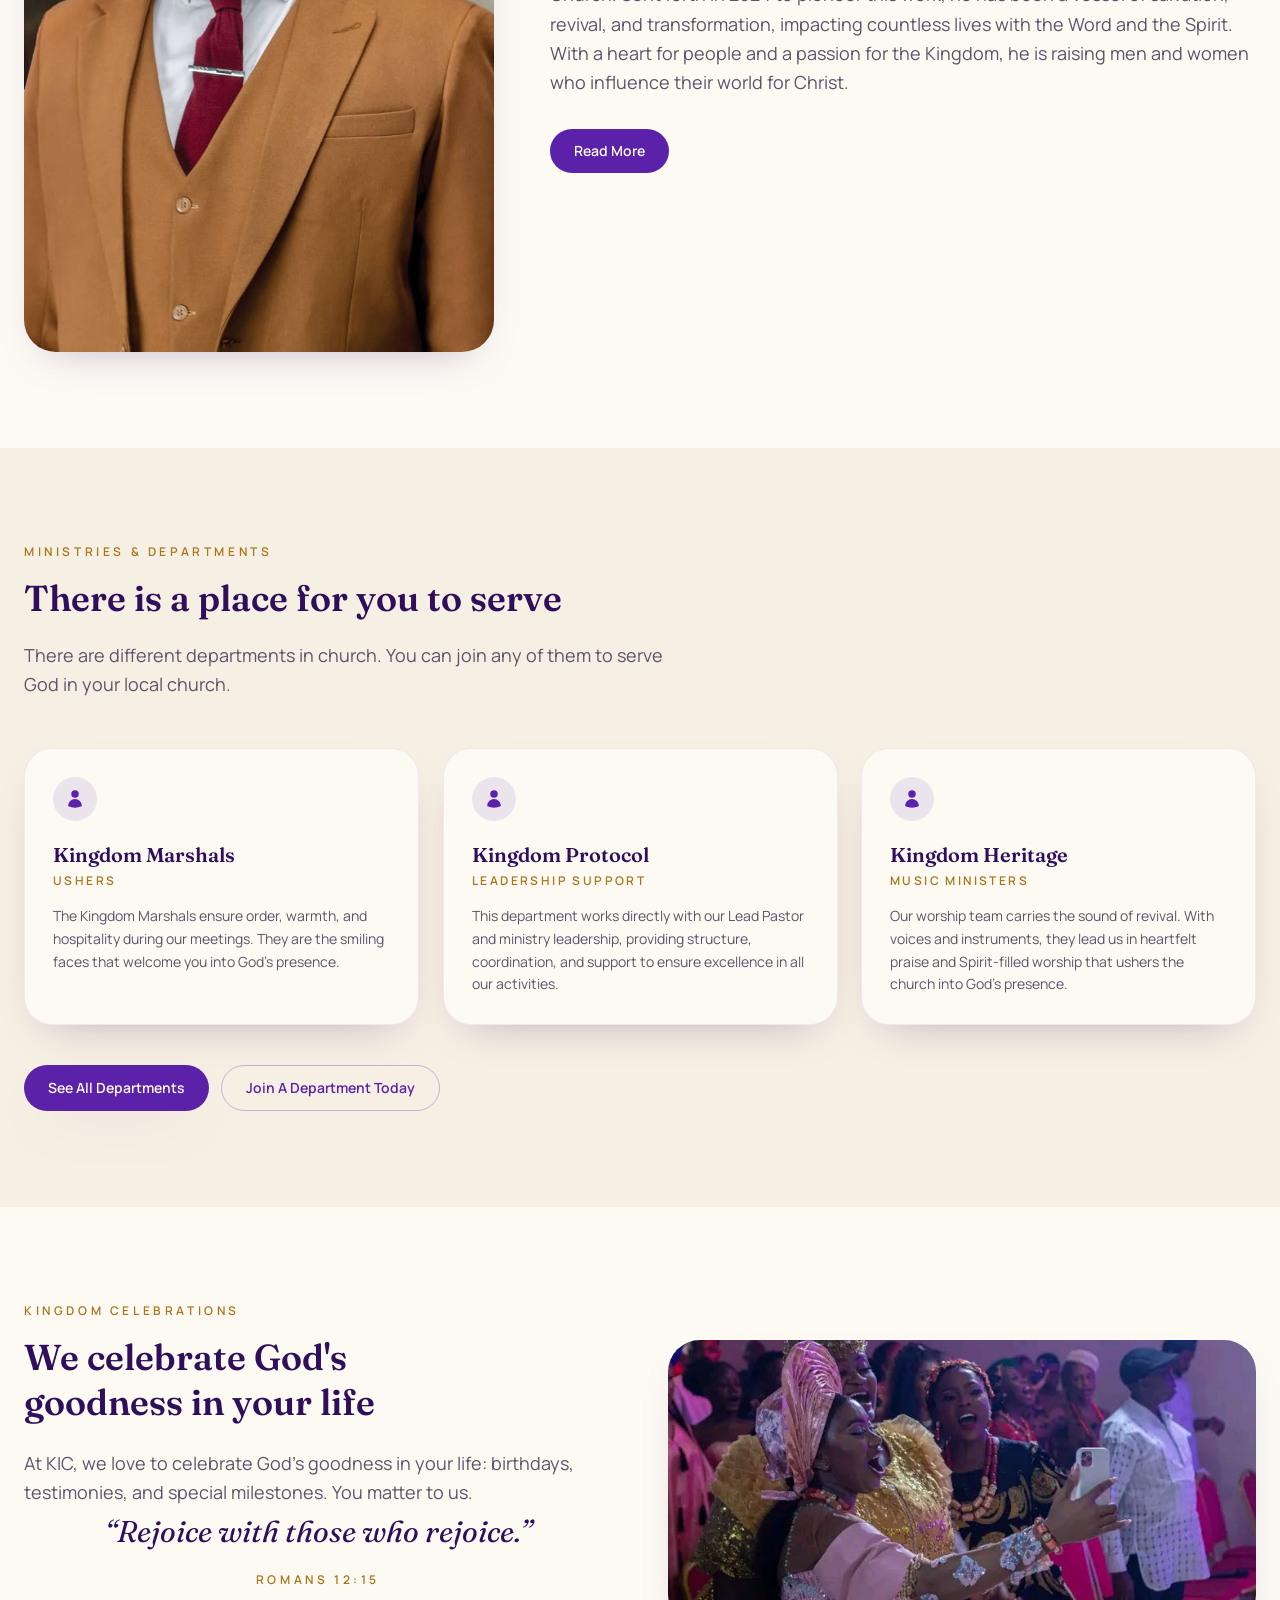
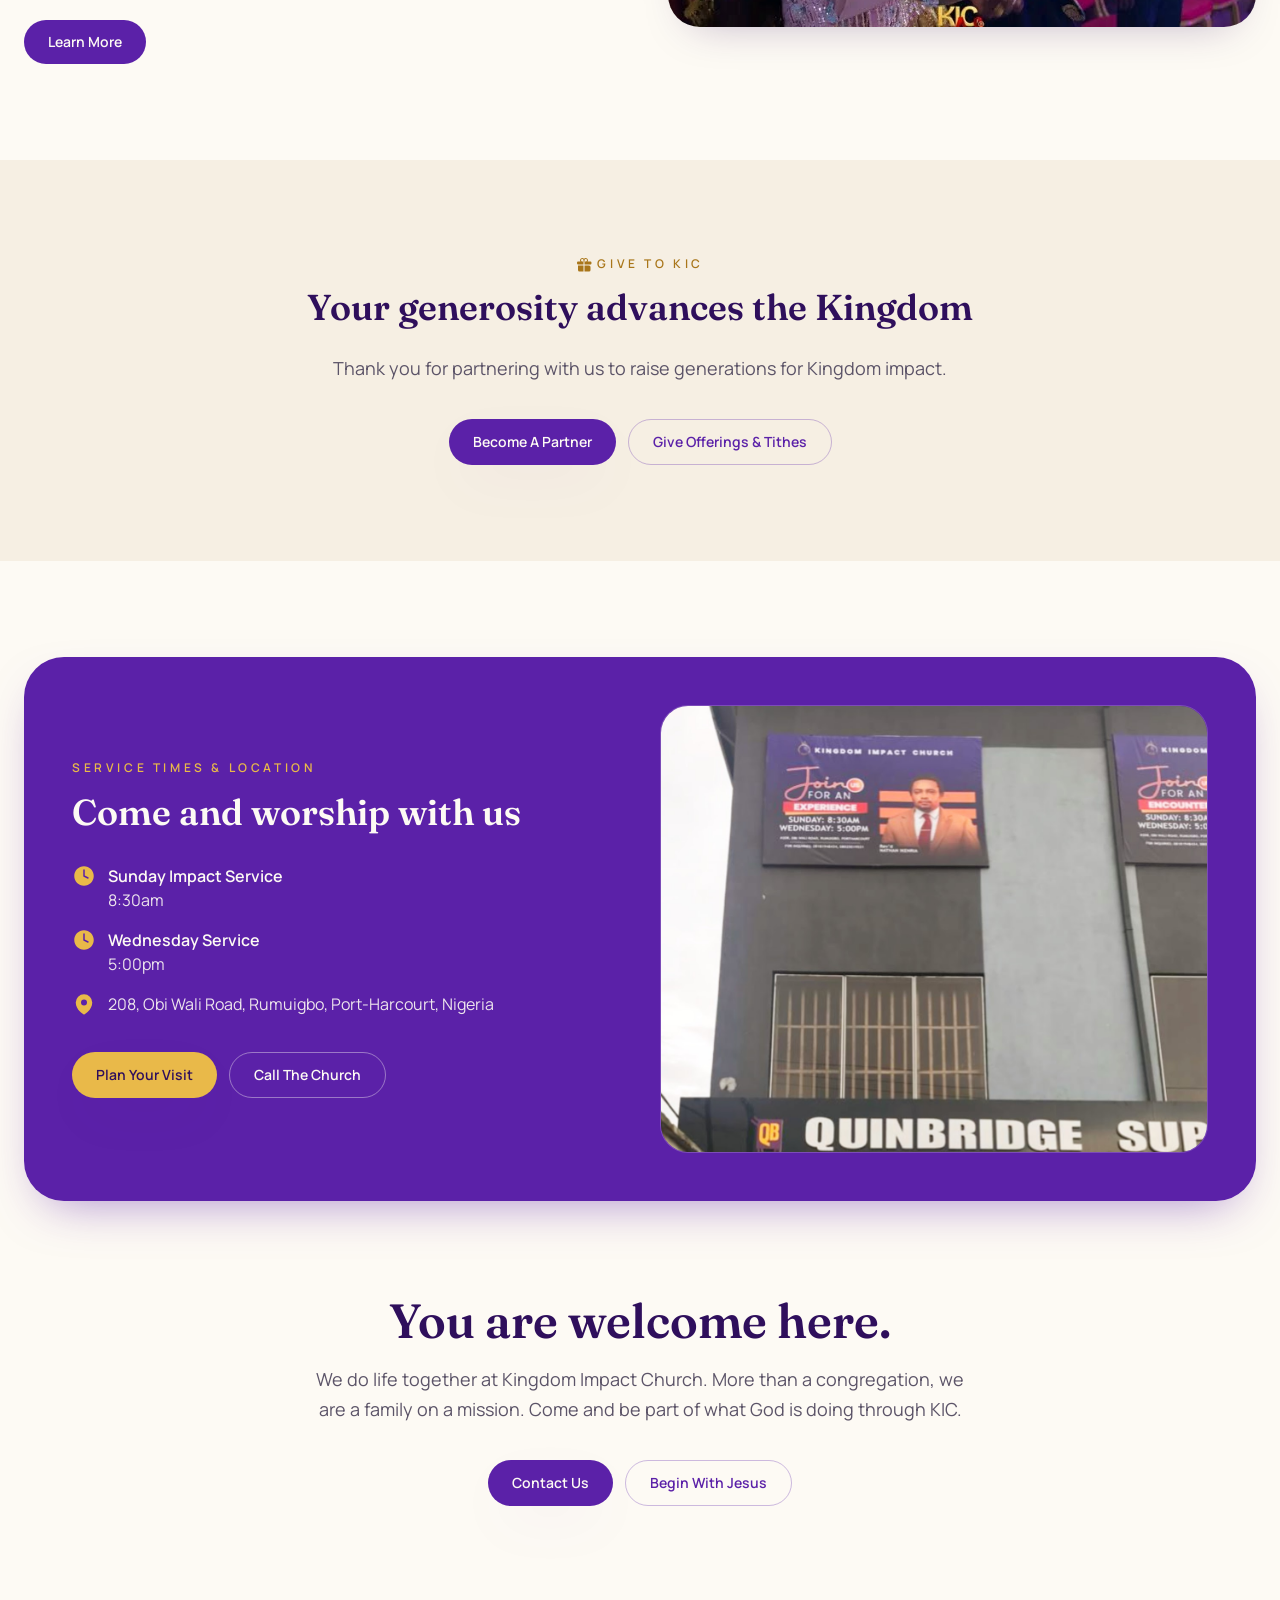
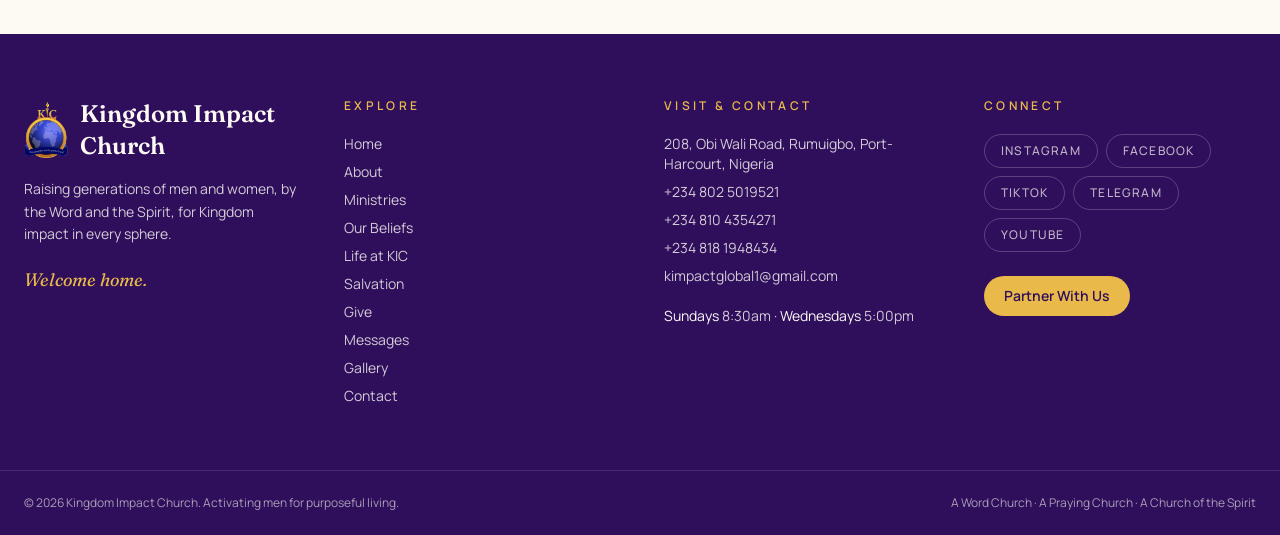
==== commit 48bd17fa: "Add messages library page with links to audio and video platforms" ====
--- a/index.html
+++ b/index.html
@@ -20,7 +20,8 @@
 <link href="https://fonts.googleapis.com/css2?family=Fraunces:ital,opsz,wght@0,9..144,400;0,9..144,500;0,9..144,600;0,9..144,700;1,9..144,400;1,9..144,500&family=Manrope:wght@300;400;500;600;700&display=swap" rel="stylesheet" />
 <link rel="stylesheet" href="assets/css/tailwind.css" />
 <link rel="stylesheet" href="assets/css/site.css" />
-<link rel="icon" href="assets/img/favicon.svg" type="image/svg+xml" />
+<link rel="icon" href="favicon.png" type="image/png" />
+<link rel="apple-touch-icon" href="favicon.png" />
 </head>
 <body class="bg-cream font-body text-ink antialiased">
 <a href="#main" class="sr-only focus:not-sr-only focus:absolute focus:left-4 focus:top-4 focus:z-[100] focus:rounded-full focus:bg-royal focus:px-5 focus:py-2 focus:text-cream">Skip to main content</a>
@@ -37,15 +38,13 @@
   </div>
   <div class="mx-auto flex max-w-7xl items-center justify-between gap-4 px-5 py-3 sm:px-6">
     <a href="index.html" class="flex items-center gap-3" aria-label="Kingdom Impact Church home">
-      <span class="grid h-11 w-11 place-items-center rounded-full bg-gradient-to-br from-royal to-royal-deep text-cream shadow-glow">
-        <span class="font-display text-lg font-semibold leading-none">K</span>
-      </span>
+      <img src="assets/img/kic-logo.png" alt="Kingdom Impact Church logo" class="h-12 w-auto drop-shadow-sm" width="48" height="61" />
       <span class="leading-tight">
         <span class="block font-display text-lg font-semibold tracking-tight text-royal-deep sm:text-xl">Kingdom Impact Church</span>
         <span class="block text-[0.65rem] uppercase tracking-[0.28em] text-gold-deep">Raising Men &middot; Influencing Spheres</span>
       </span>
     </a>
-    <nav class="hidden items-center gap-1 xl:flex" aria-label="Primary"><a href="index.html" class="nav-link nav-link-active" aria-current="page">Home</a><a href="about.html" class="nav-link">About</a><a href="ministries.html" class="nav-link">Ministries</a><a href="beliefs.html" class="nav-link">Our Beliefs</a><a href="life-at-kic.html" class="nav-link">Life at KIC</a><a href="salvation.html" class="nav-link">Salvation</a><a href="give.html" class="nav-link">Give</a><a href="messages.html" class="nav-link">Messages</a><a href="contact.html" class="nav-link">Contact</a></nav>
+    <nav class="hidden items-center gap-1 xl:flex" aria-label="Primary"><a href="index.html" class="nav-link nav-link-active" aria-current="page">Home</a><a href="about.html" class="nav-link">About</a><a href="ministries.html" class="nav-link">Ministries</a><a href="beliefs.html" class="nav-link">Our Beliefs</a><a href="life-at-kic.html" class="nav-link">Life at KIC</a><a href="salvation.html" class="nav-link">Salvation</a><a href="give.html" class="nav-link">Give</a><a href="messages.html" class="nav-link">Messages</a><a href="gallery.html" class="nav-link">Gallery</a><a href="contact.html" class="nav-link">Contact</a></nav>
     <div class="flex items-center gap-2">
       <a href="contact.html" class="hidden rounded-full bg-royal px-5 py-2.5 text-sm font-semibold text-cream shadow-glow transition hover:bg-royal-deep hover:-translate-y-0.5 sm:inline-flex">Join Us This Sunday</a>
       <button type="button" class="menu-toggle grid h-11 w-11 place-items-center rounded-full border border-royal/20 text-royal-deep xl:hidden" aria-label="Open menu" aria-expanded="false" aria-controls="mobile-nav">
@@ -55,7 +54,7 @@
   </div>
   <div id="mobile-nav" class="hidden border-t border-royal/10 bg-cream xl:hidden">
     <nav class="mx-auto flex max-w-7xl flex-col px-5 py-3" aria-label="Mobile">
-      <a href="index.html" class="mobile-link text-royal">Home</a><a href="about.html" class="mobile-link">About</a><a href="ministries.html" class="mobile-link">Ministries</a><a href="beliefs.html" class="mobile-link">Our Beliefs</a><a href="life-at-kic.html" class="mobile-link">Life at KIC</a><a href="salvation.html" class="mobile-link">Salvation</a><a href="give.html" class="mobile-link">Give</a><a href="messages.html" class="mobile-link">Messages</a><a href="contact.html" class="mobile-link">Contact</a>
+      <a href="index.html" class="mobile-link text-royal">Home</a><a href="about.html" class="mobile-link">About</a><a href="ministries.html" class="mobile-link">Ministries</a><a href="beliefs.html" class="mobile-link">Our Beliefs</a><a href="life-at-kic.html" class="mobile-link">Life at KIC</a><a href="salvation.html" class="mobile-link">Salvation</a><a href="give.html" class="mobile-link">Give</a><a href="messages.html" class="mobile-link">Messages</a><a href="gallery.html" class="mobile-link">Gallery</a><a href="contact.html" class="mobile-link">Contact</a>
       <a href="contact.html" class="mt-3 rounded-full bg-royal px-5 py-3 text-center text-sm font-semibold text-cream">Join Us This Sunday</a>
       <div class="mt-3 flex flex-wrap gap-4 border-t border-royal/10 pt-3 text-sm text-ink-soft">
         <a class="hover:text-royal" href="tel:+2348025019521">Call us</a>
@@ -293,13 +292,16 @@
 <footer class="mt-24 bg-royal-deep text-cream/80">
   <div class="mx-auto grid max-w-7xl gap-12 px-6 py-16 md:grid-cols-2 lg:grid-cols-4">
     <div>
-      <p class="font-display text-2xl font-semibold text-cream">Kingdom Impact Church</p>
+      <div class="flex items-center gap-3">
+        <img src="assets/img/kic-logo.png" alt="Kingdom Impact Church logo" class="h-14 w-auto" width="56" height="71" />
+        <p class="font-display text-2xl font-semibold text-cream">Kingdom Impact Church</p>
+      </div>
       <p class="mt-4 max-w-xs text-sm leading-relaxed">Raising generations of men and women, by the Word and the Spirit, for Kingdom impact in every sphere.</p>
       <p class="mt-5 font-display text-lg italic text-gold">Welcome home.</p>
     </div>
     <div>
       <h2 class="text-xs font-semibold uppercase tracking-[0.28em] text-gold">Explore</h2>
-      <ul class="mt-5 grid grid-cols-2 gap-y-2 text-sm md:grid-cols-1"><li><a class="transition hover:text-gold" href="index.html">Home</a></li><li><a class="transition hover:text-gold" href="about.html">About</a></li><li><a class="transition hover:text-gold" href="ministries.html">Ministries</a></li><li><a class="transition hover:text-gold" href="beliefs.html">Our Beliefs</a></li><li><a class="transition hover:text-gold" href="life-at-kic.html">Life at KIC</a></li><li><a class="transition hover:text-gold" href="salvation.html">Salvation</a></li><li><a class="transition hover:text-gold" href="give.html">Give</a></li><li><a class="transition hover:text-gold" href="messages.html">Messages</a></li><li><a class="transition hover:text-gold" href="contact.html">Contact</a></li></ul>
+      <ul class="mt-5 grid grid-cols-2 gap-y-2 text-sm md:grid-cols-1"><li><a class="transition hover:text-gold" href="index.html">Home</a></li><li><a class="transition hover:text-gold" href="about.html">About</a></li><li><a class="transition hover:text-gold" href="ministries.html">Ministries</a></li><li><a class="transition hover:text-gold" href="beliefs.html">Our Beliefs</a></li><li><a class="transition hover:text-gold" href="life-at-kic.html">Life at KIC</a></li><li><a class="transition hover:text-gold" href="salvation.html">Salvation</a></li><li><a class="transition hover:text-gold" href="give.html">Give</a></li><li><a class="transition hover:text-gold" href="messages.html">Messages</a></li><li><a class="transition hover:text-gold" href="gallery.html">Gallery</a></li><li><a class="transition hover:text-gold" href="contact.html">Contact</a></li></ul>
     </div>
     <div>
       <h2 class="text-xs font-semibold uppercase tracking-[0.28em] text-gold">Visit &amp; Contact</h2>
--- a/assets/css/site.css
+++ b/assets/css/site.css
@@ -65,3 +65,17 @@
   outline-offset: 3px;
   border-radius: 9999px;
 }
+
+/* ---------- Gallery lightbox ---------- */
+.lightbox{position:fixed;inset:0;z-index:120;display:flex;align-items:center;justify-content:center;gap:.5rem;padding:1.25rem;background:color-mix(in oklab, #17082c 92%, transparent);backdrop-filter:blur(6px);opacity:0;transition:opacity .25s ease}
+.lightbox[hidden]{display:none}
+.lightbox.is-open{opacity:1}
+.lb-figure{margin:0;display:flex;max-height:88vh;max-width:min(1100px,92vw);flex-direction:column;align-items:center;gap:.9rem}
+.lb-img{max-height:78vh;max-width:100%;border-radius:1rem;box-shadow:0 30px 70px -20px rgba(0,0,0,.7);background:#17082c}
+.lb-caption{max-width:60ch;text-align:center;font-size:.875rem;line-height:1.5;color:#f6efe3;opacity:.85}
+.lb-close,.lb-nav{display:grid;place-items:center;border-radius:9999px;border:1px solid rgba(246,239,227,.3);background:rgba(246,239,227,.08);color:#f6efe3;transition:background .2s ease,transform .2s ease;cursor:pointer}
+.lb-close{position:absolute;top:1rem;right:1rem;height:2.75rem;width:2.75rem;font-size:1.75rem;line-height:1}
+.lb-nav{height:3rem;width:3rem;font-size:2rem;line-height:1;flex:none}
+.lb-close:hover,.lb-nav:hover{background:rgba(212,168,67,.9);color:#25103f;transform:scale(1.05)}
+.lb-close:focus-visible,.lb-nav:focus-visible{outline:3px solid #d4a843;outline-offset:3px}
+@media (max-width:640px){.lb-nav{position:absolute;bottom:1.1rem}.lb-prev{left:1.1rem}.lb-next{right:1.1rem}}
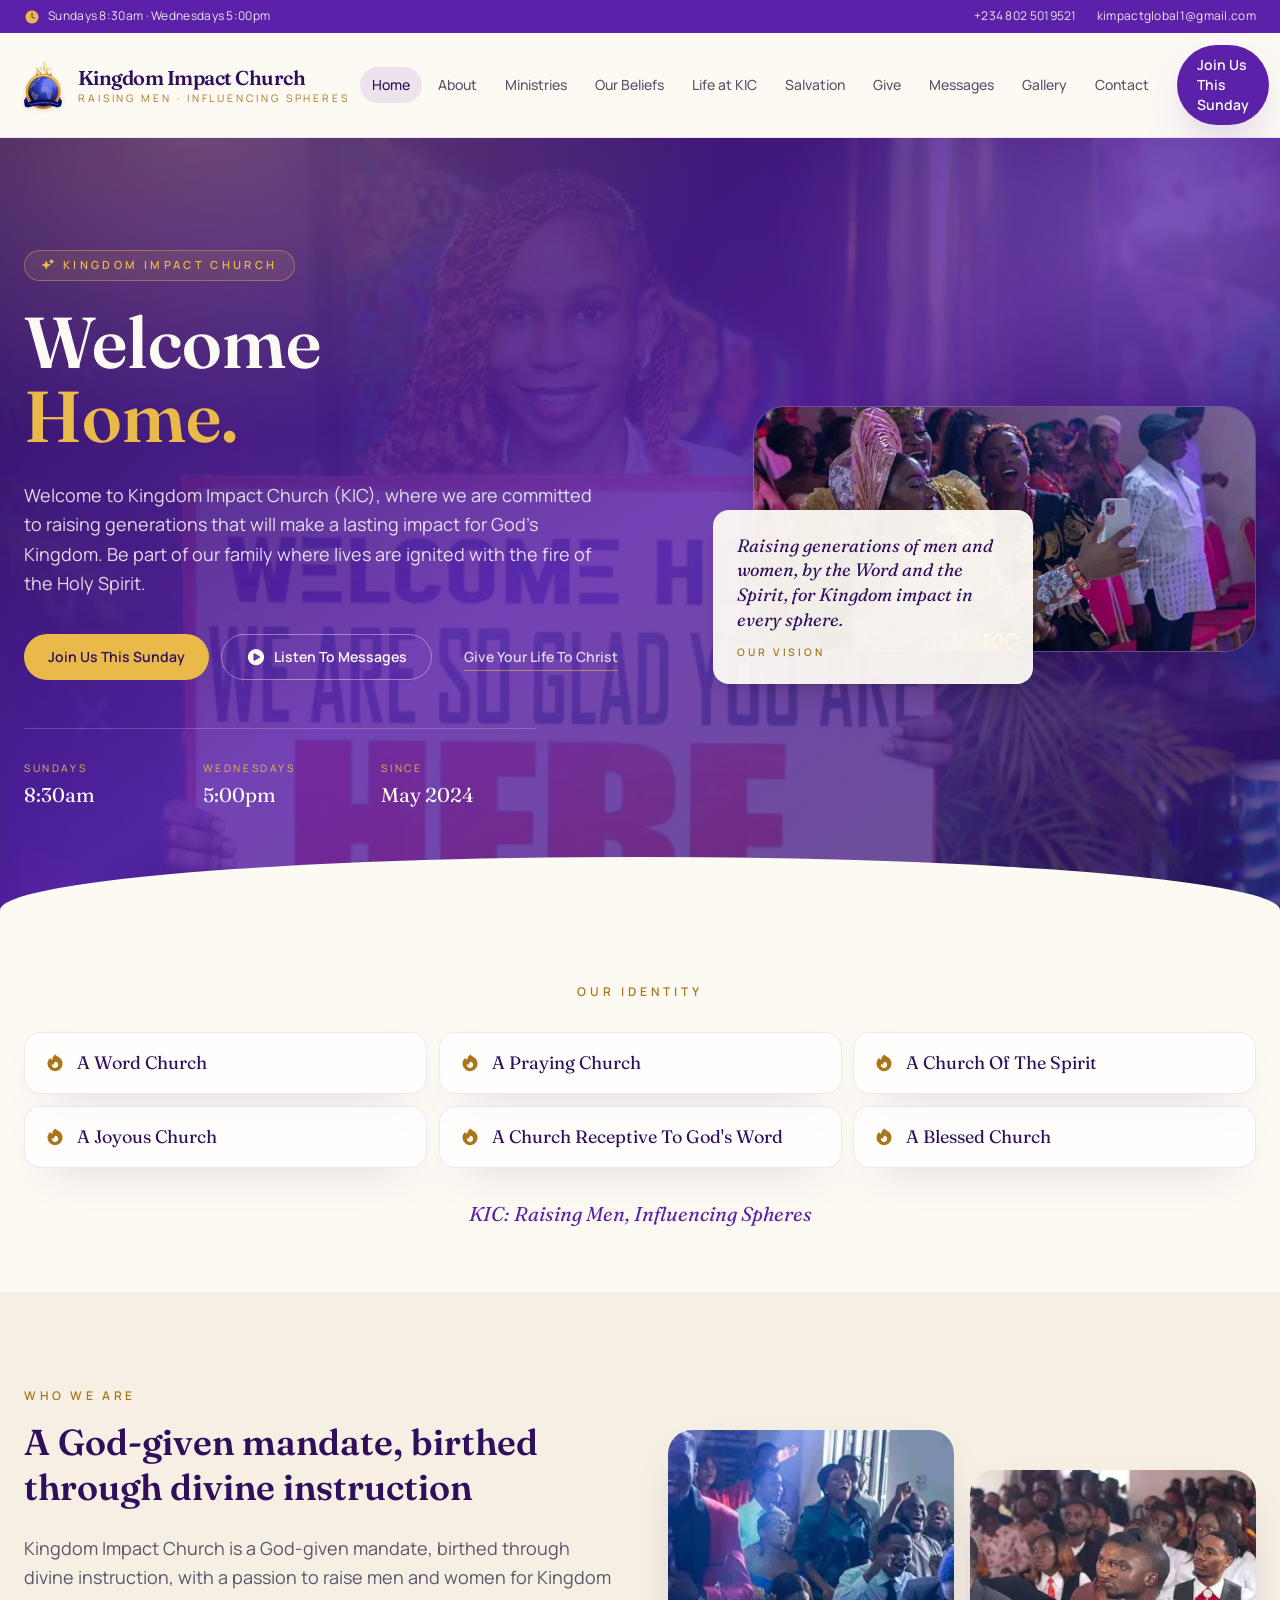
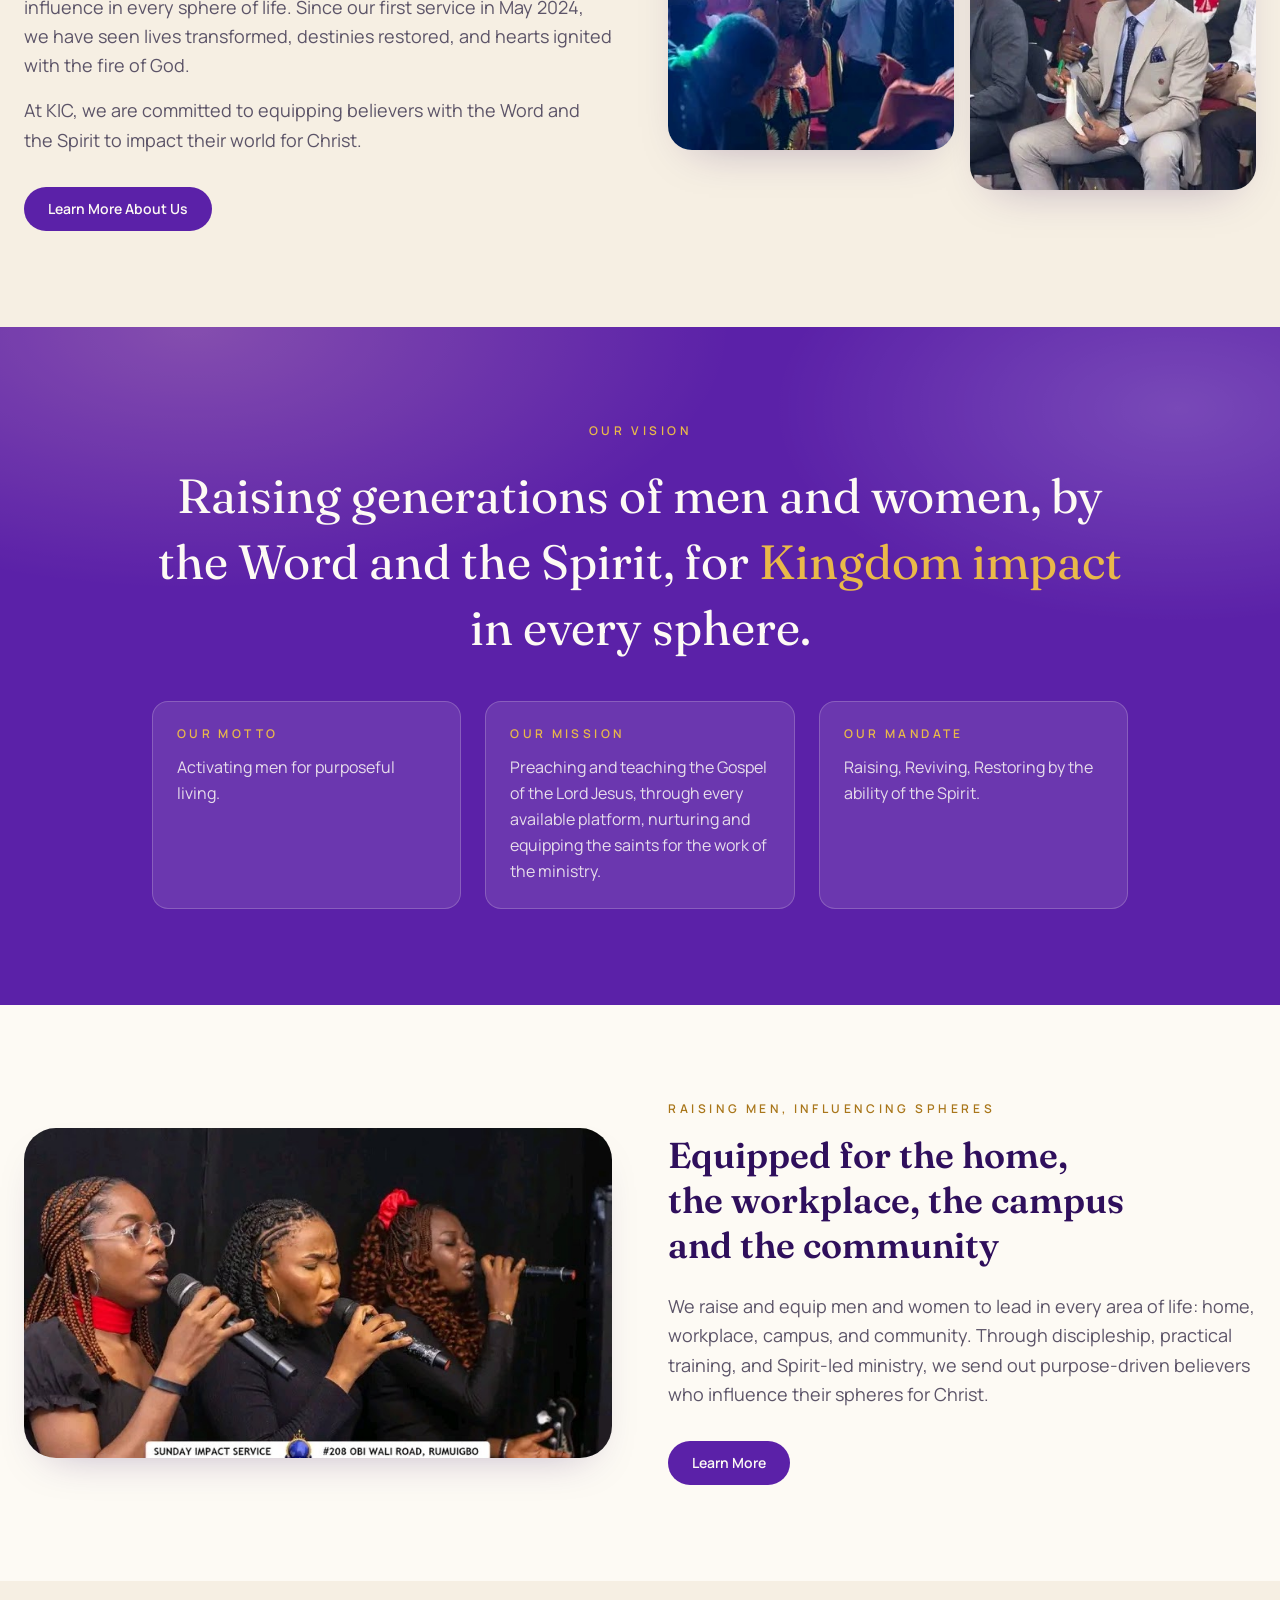
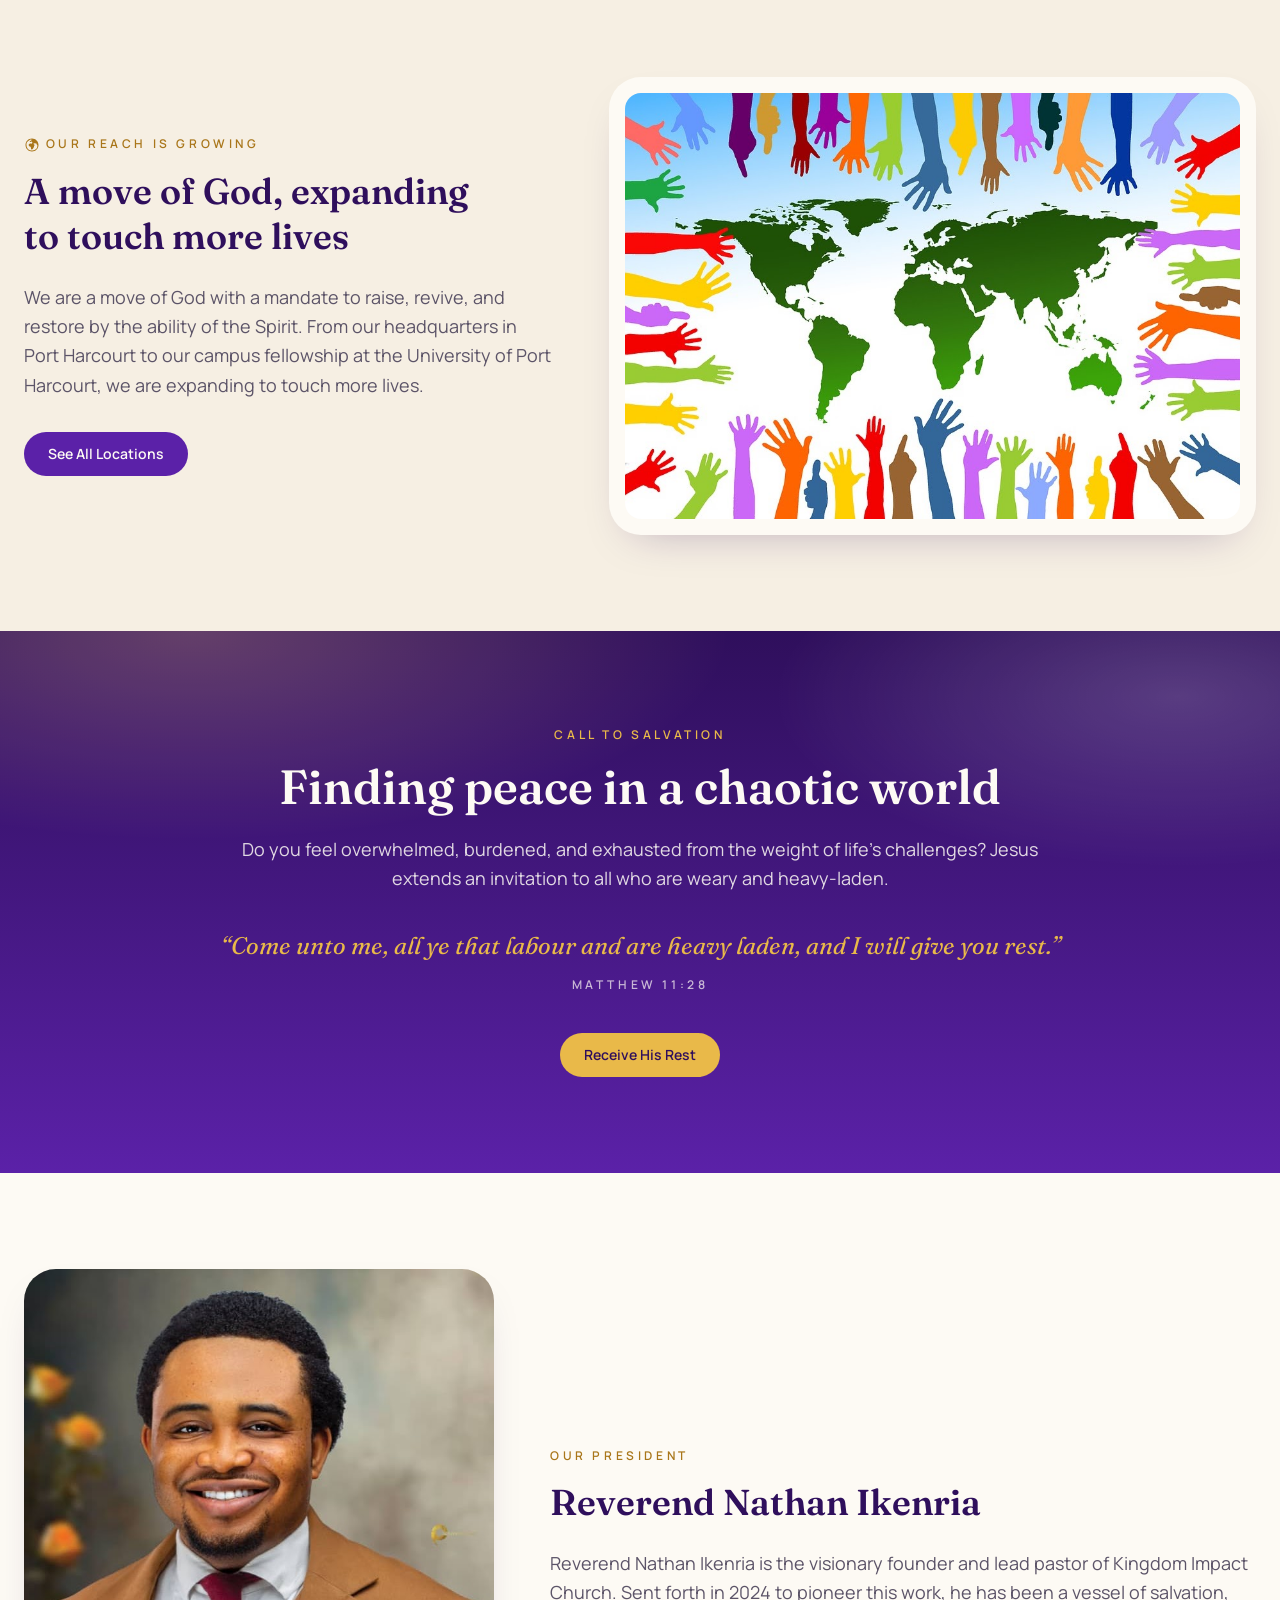
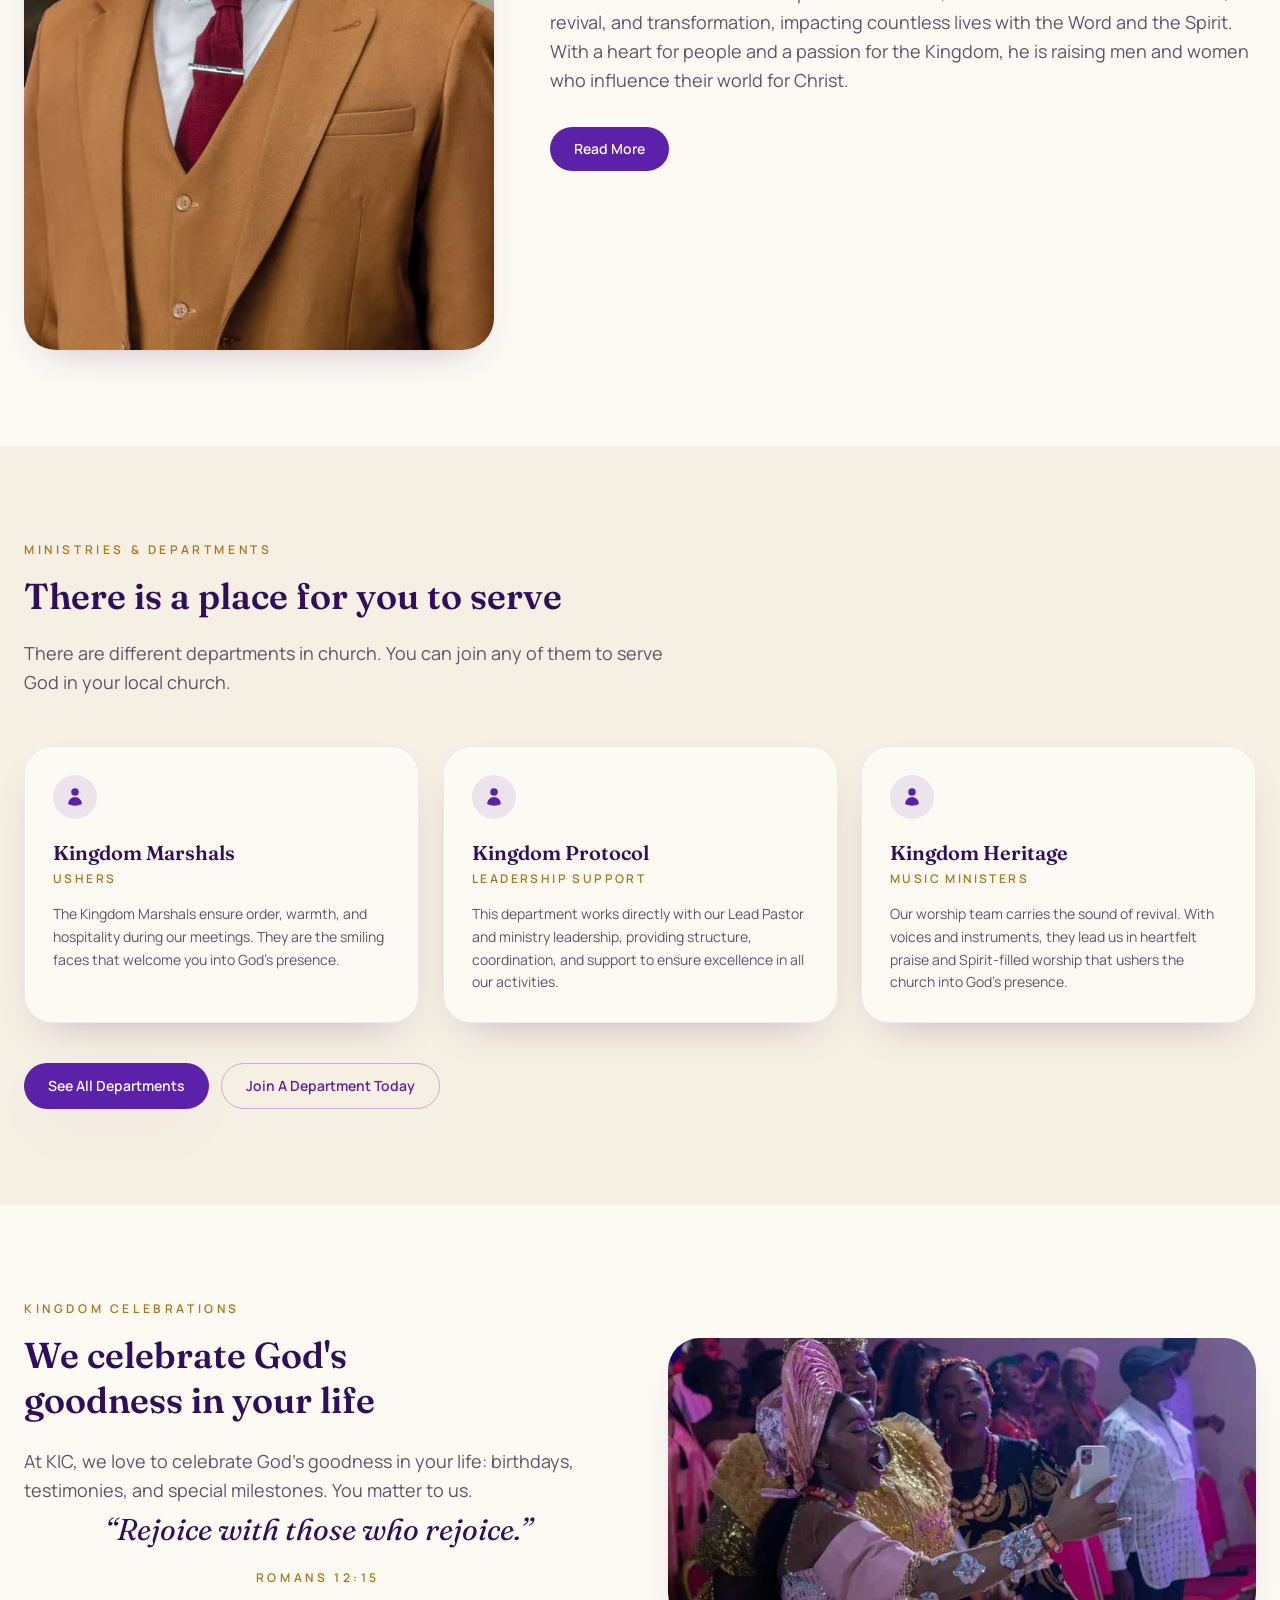
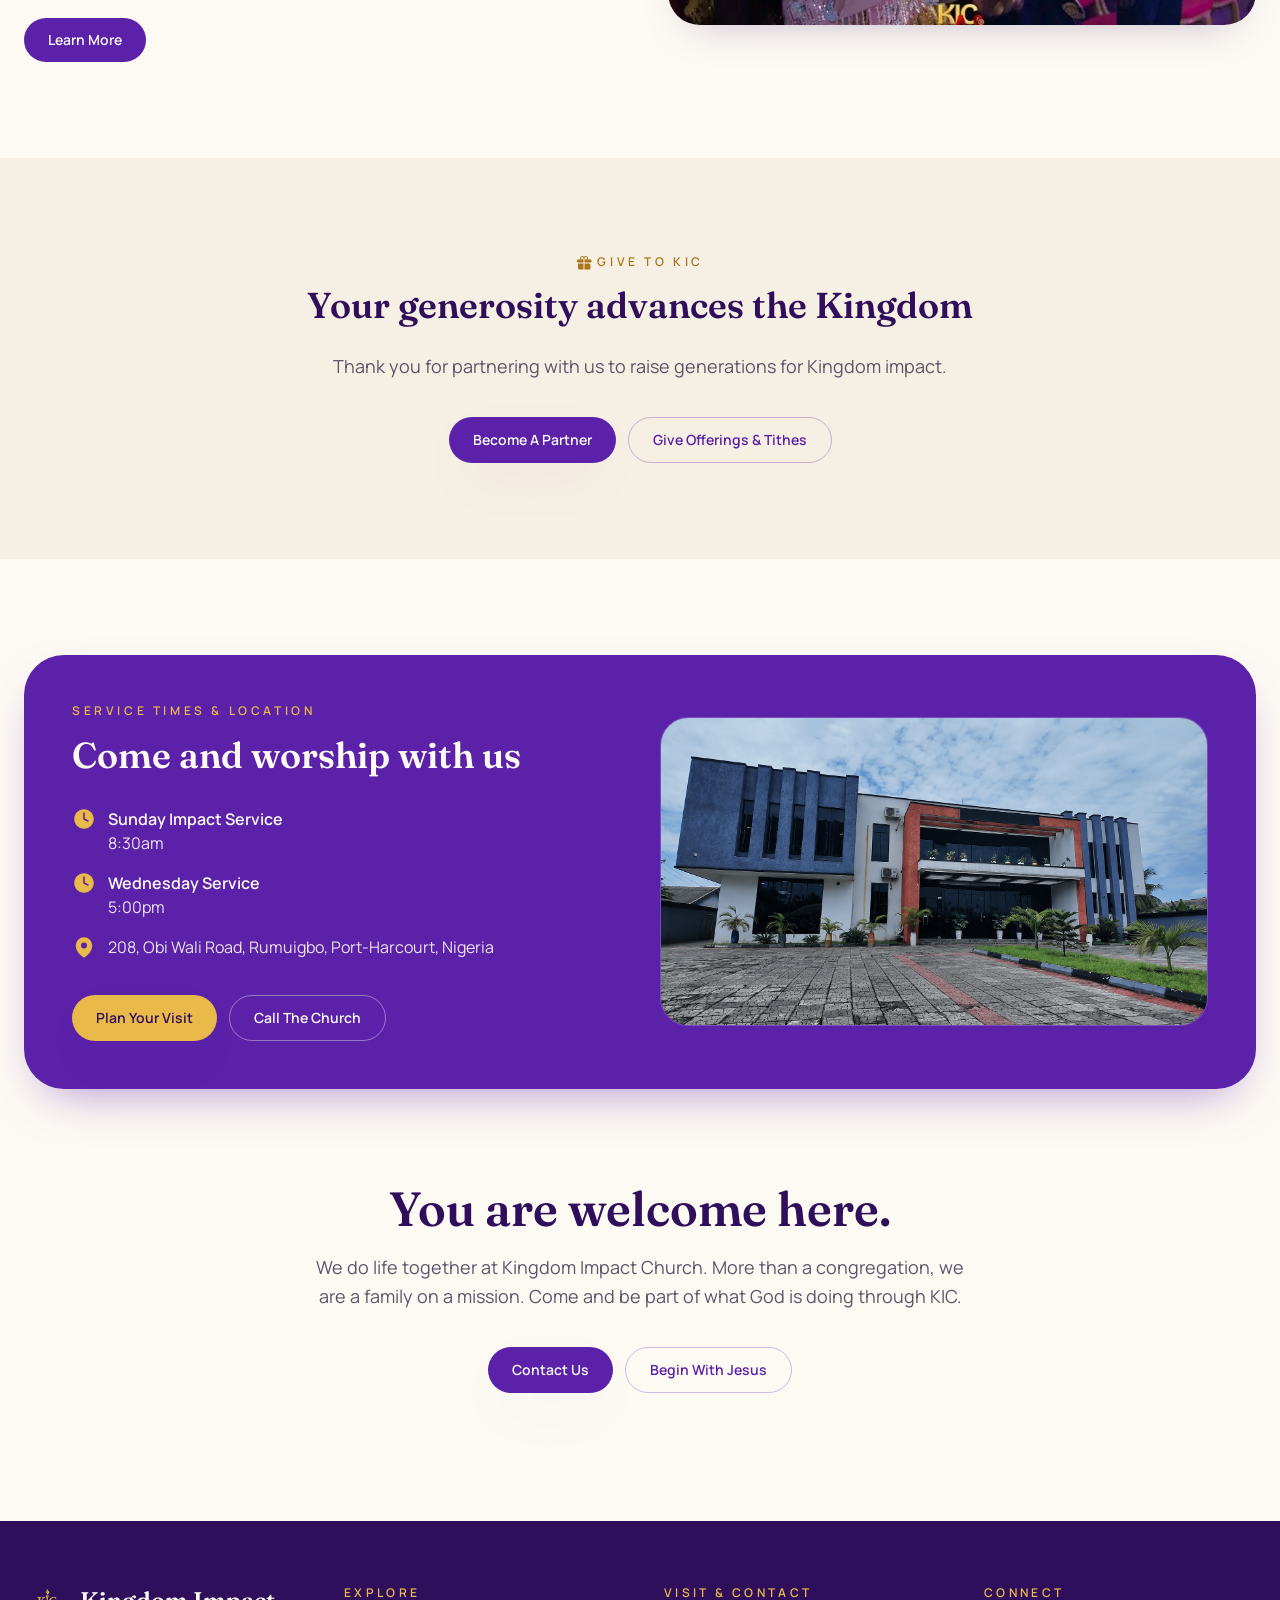
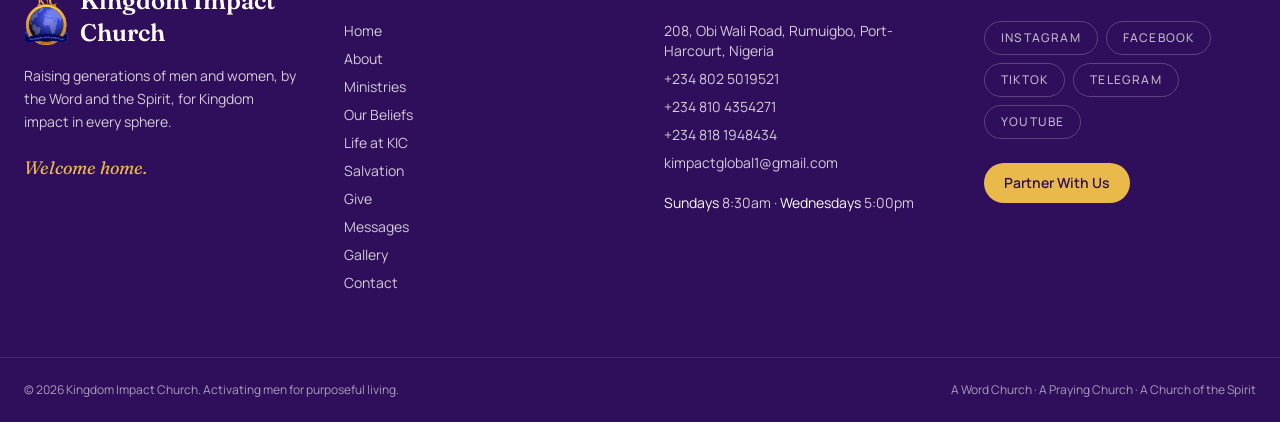
==== commit 142f60a9: "Refactor navigation links and update message links across multiple pages; replace Canva links with l" ====
--- a/index.html
+++ b/index.html
@@ -37,14 +37,14 @@
     </div>
   </div>
   <div class="mx-auto flex max-w-7xl items-center justify-between gap-4 px-5 py-3 sm:px-6">
-    <a href="index.html" class="flex items-center gap-3" aria-label="Kingdom Impact Church home">
+    <a href="index.html" class="flex items-center gap-3 md:gap-4" aria-label="Kingdom Impact Church home">
       <img src="assets/img/kic-logo.png" alt="Kingdom Impact Church logo" class="h-12 w-auto drop-shadow-sm" width="48" height="61" />
       <span class="leading-tight">
-        <span class="block font-display text-lg font-semibold tracking-tight text-royal-deep sm:text-xl">Kingdom Impact Church</span>
-        <span class="block text-[0.65rem] uppercase tracking-[0.28em] text-gold-deep">Raising Men &middot; Influencing Spheres</span>
+        <span class="block font-display text-lg font-semibold tracking-tight text-royal-deep sm:text-xl md:whitespace-nowrap">Kingdom Impact Church</span>
+        <span class="block text-[0.65rem] uppercase tracking-[0.28em] text-gold-deep md:whitespace-nowrap">Raising Men &middot; Influencing Spheres</span>
       </span>
     </a>
-    <nav class="hidden items-center gap-1 xl:flex" aria-label="Primary"><a href="index.html" class="nav-link nav-link-active" aria-current="page">Home</a><a href="about.html" class="nav-link">About</a><a href="ministries.html" class="nav-link">Ministries</a><a href="beliefs.html" class="nav-link">Our Beliefs</a><a href="life-at-kic.html" class="nav-link">Life at KIC</a><a href="salvation.html" class="nav-link">Salvation</a><a href="give.html" class="nav-link">Give</a><a href="messages.html" class="nav-link">Messages</a><a href="gallery.html" class="nav-link">Gallery</a><a href="contact.html" class="nav-link">Contact</a></nav>
+    <nav class="hidden items-center m-5 gap-1 xl:flex" aria-label="Primary"><a href="index.html" class="nav-link nav-link-active" aria-current="page">Home</a><a href="about.html" class="nav-link">About</a><a href="ministries.html" class="nav-link">Ministries</a><a href="beliefs.html" class="nav-link">Our Beliefs</a><a href="life-at-kic.html" class="nav-link">Life at KIC</a><a href="salvation.html" class="nav-link">Salvation</a><a href="give.html" class="nav-link">Give</a><a href="messages.html" class="nav-link">Messages</a><a href="gallery.html" class="nav-link">Gallery</a><a href="contact.html" class="nav-link">Contact</a></nav>
     <div class="flex items-center gap-2">
       <a href="contact.html" class="hidden rounded-full bg-royal px-5 py-2.5 text-sm font-semibold text-cream shadow-glow transition hover:bg-royal-deep hover:-translate-y-0.5 sm:inline-flex">Join Us This Sunday</a>
       <button type="button" class="menu-toggle grid h-11 w-11 place-items-center rounded-full border border-royal/20 text-royal-deep xl:hidden" aria-label="Open menu" aria-expanded="false" aria-controls="mobile-nav">
@@ -76,7 +76,7 @@
       <p class="reveal mt-7 max-w-xl text-lg leading-relaxed text-cream/85">Welcome to Kingdom Impact Church (KIC), where we are committed to raising generations that will make a lasting impact for God's Kingdom. Be part of our family where lives are ignited with the fire of the Holy Spirit.</p>
       <div class="reveal mt-9 flex flex-wrap gap-3">
         <a href="contact.html" class="btn-gold">Join Us This Sunday</a>
-        <a href="https://chigwekingsechem.my.canva.site/kic-messages" target="_blank" rel="noopener" class="btn-outline-light"><svg class="h-5 w-5" viewBox="0 0 24 24" fill="currentColor" aria-hidden="true"><path fill-rule="evenodd" d="M2.25 12c0-5.385 4.365-9.75 9.75-9.75s9.75 4.365 9.75 9.75-4.365 9.75-9.75 9.75S2.25 17.385 2.25 12Zm14.024-.983a1.125 1.125 0 0 1 0 1.966l-5.603 3.113A1.125 1.125 0 0 1 9 15.113V8.887c0-.857.921-1.4 1.671-.983l5.603 3.113Z" clip-rule="evenodd"/></svg> Listen To Messages</a>
+        <a href="messages-library.html" target="_blank" rel="noopener" class="btn-outline-light"><svg class="h-5 w-5" viewBox="0 0 24 24" fill="currentColor" aria-hidden="true"><path fill-rule="evenodd" d="M2.25 12c0-5.385 4.365-9.75 9.75-9.75s9.75 4.365 9.75 9.75-4.365 9.75-9.75 9.75S2.25 17.385 2.25 12Zm14.024-.983a1.125 1.125 0 0 1 0 1.966l-5.603 3.113A1.125 1.125 0 0 1 9 15.113V8.887c0-.857.921-1.4 1.671-.983l5.603 3.113Z" clip-rule="evenodd"/></svg> Listen To Messages</a>
         <a href="salvation.html" class="btn-ghost-light">Give Your Life To Christ</a>
       </div>
       <dl class="reveal mt-12 grid max-w-lg grid-cols-2 gap-6 border-t border-cream/20 pt-8 text-cream sm:grid-cols-3">
@@ -272,7 +272,7 @@
         </div>
       </div>
       <div class="overflow-hidden rounded-[1.75rem] border border-cream/20">
-        <img src="assets/img/church-building.jpg" alt="Kingdom Impact Church headquarters building on Obi Wali Road, Rumuigbo" class="h-full w-full object-cover" loading="lazy" />
+        <img src="assets/img/gallery/kic-03.jpg" alt="Kingdom Impact Church headquarters building on Obi Wali Road, Rumuigbo" class="h-full w-full object-cover" loading="lazy" />
       </div>
     </div>
   </div>
--- a/assets/css/site.css
+++ b/assets/css/site.css
@@ -45,6 +45,17 @@
   transition: transform 0.7s cubic-bezier(0.22, 1, 0.36, 1);
 }
 
+@media (min-width: 768px) {
+  header a[aria-label="Kingdom Impact Church home"] {
+    gap: 1rem;
+    margin-right: 2rem;
+  }
+
+  header a[aria-label="Kingdom Impact Church home"] > span > span {
+    white-space: nowrap;
+  }
+}
+
 @media (prefers-reduced-motion: reduce) {
   .reveal,
   img,
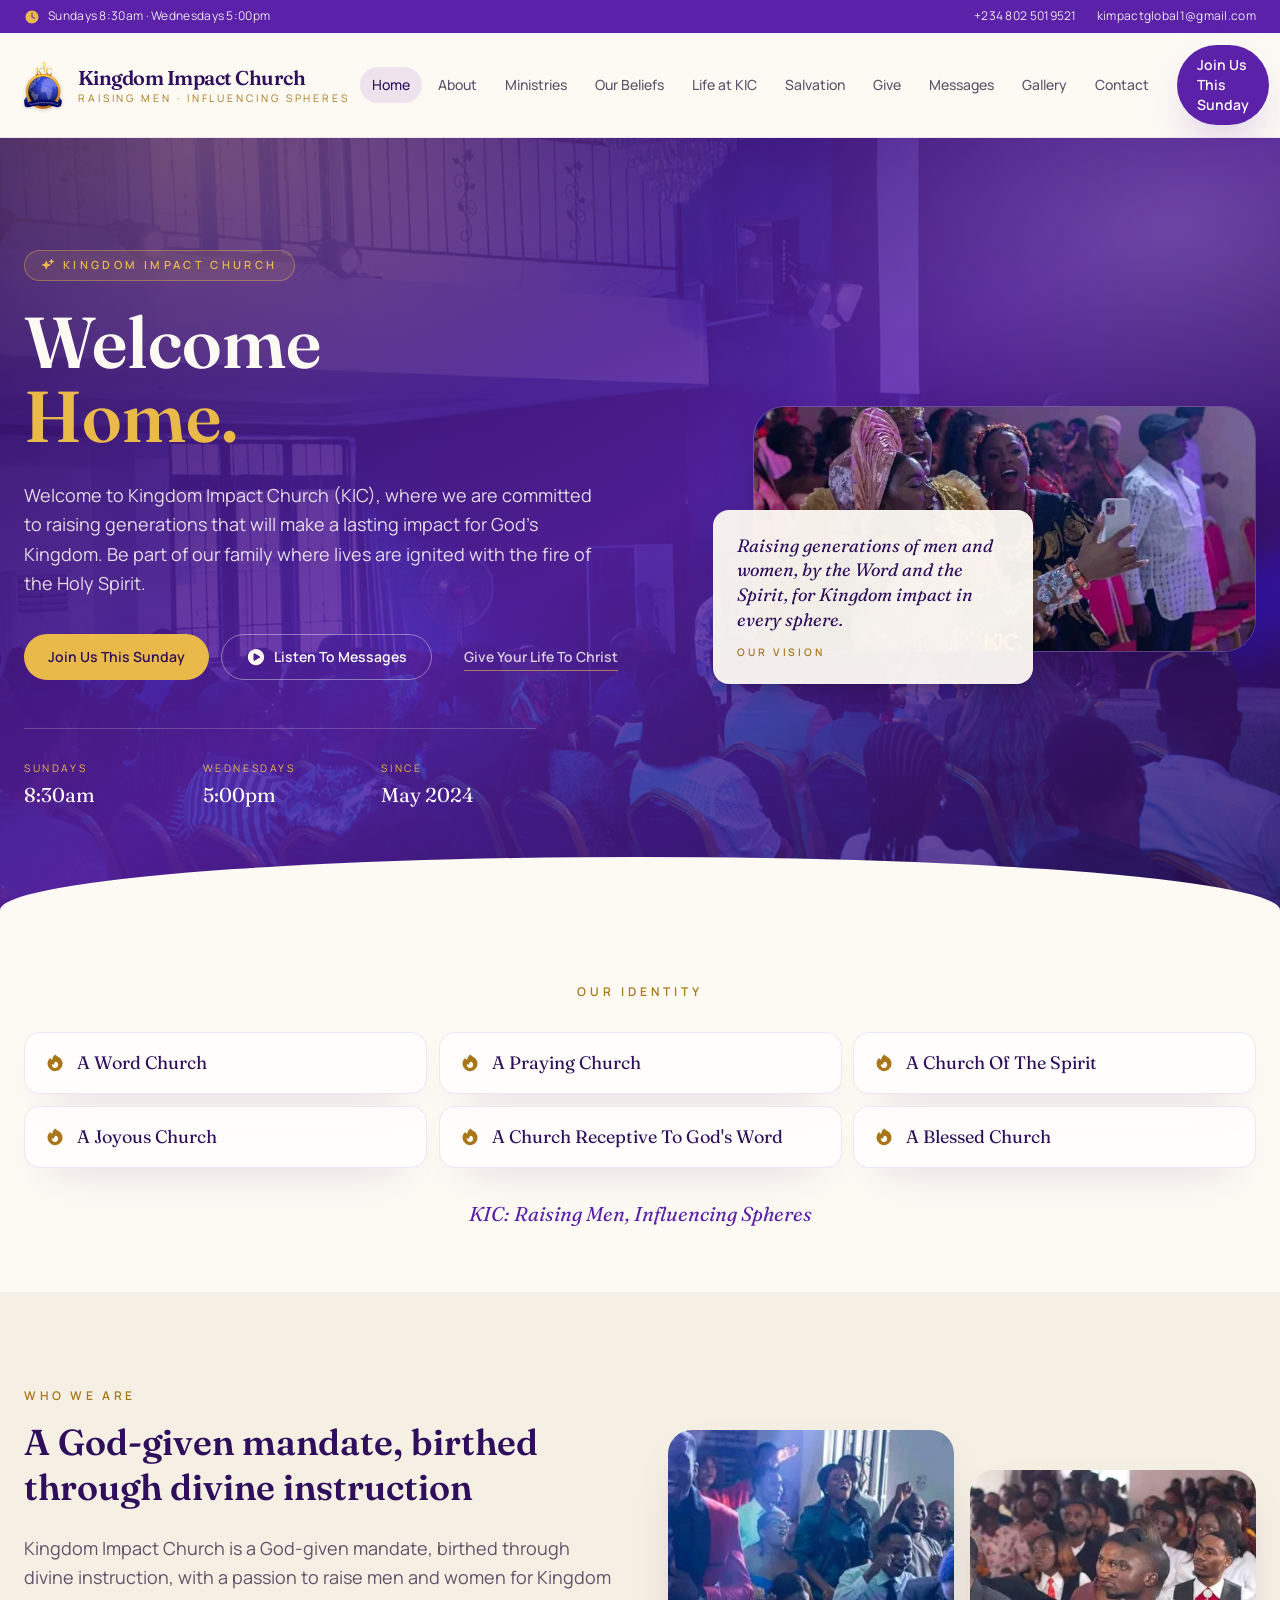
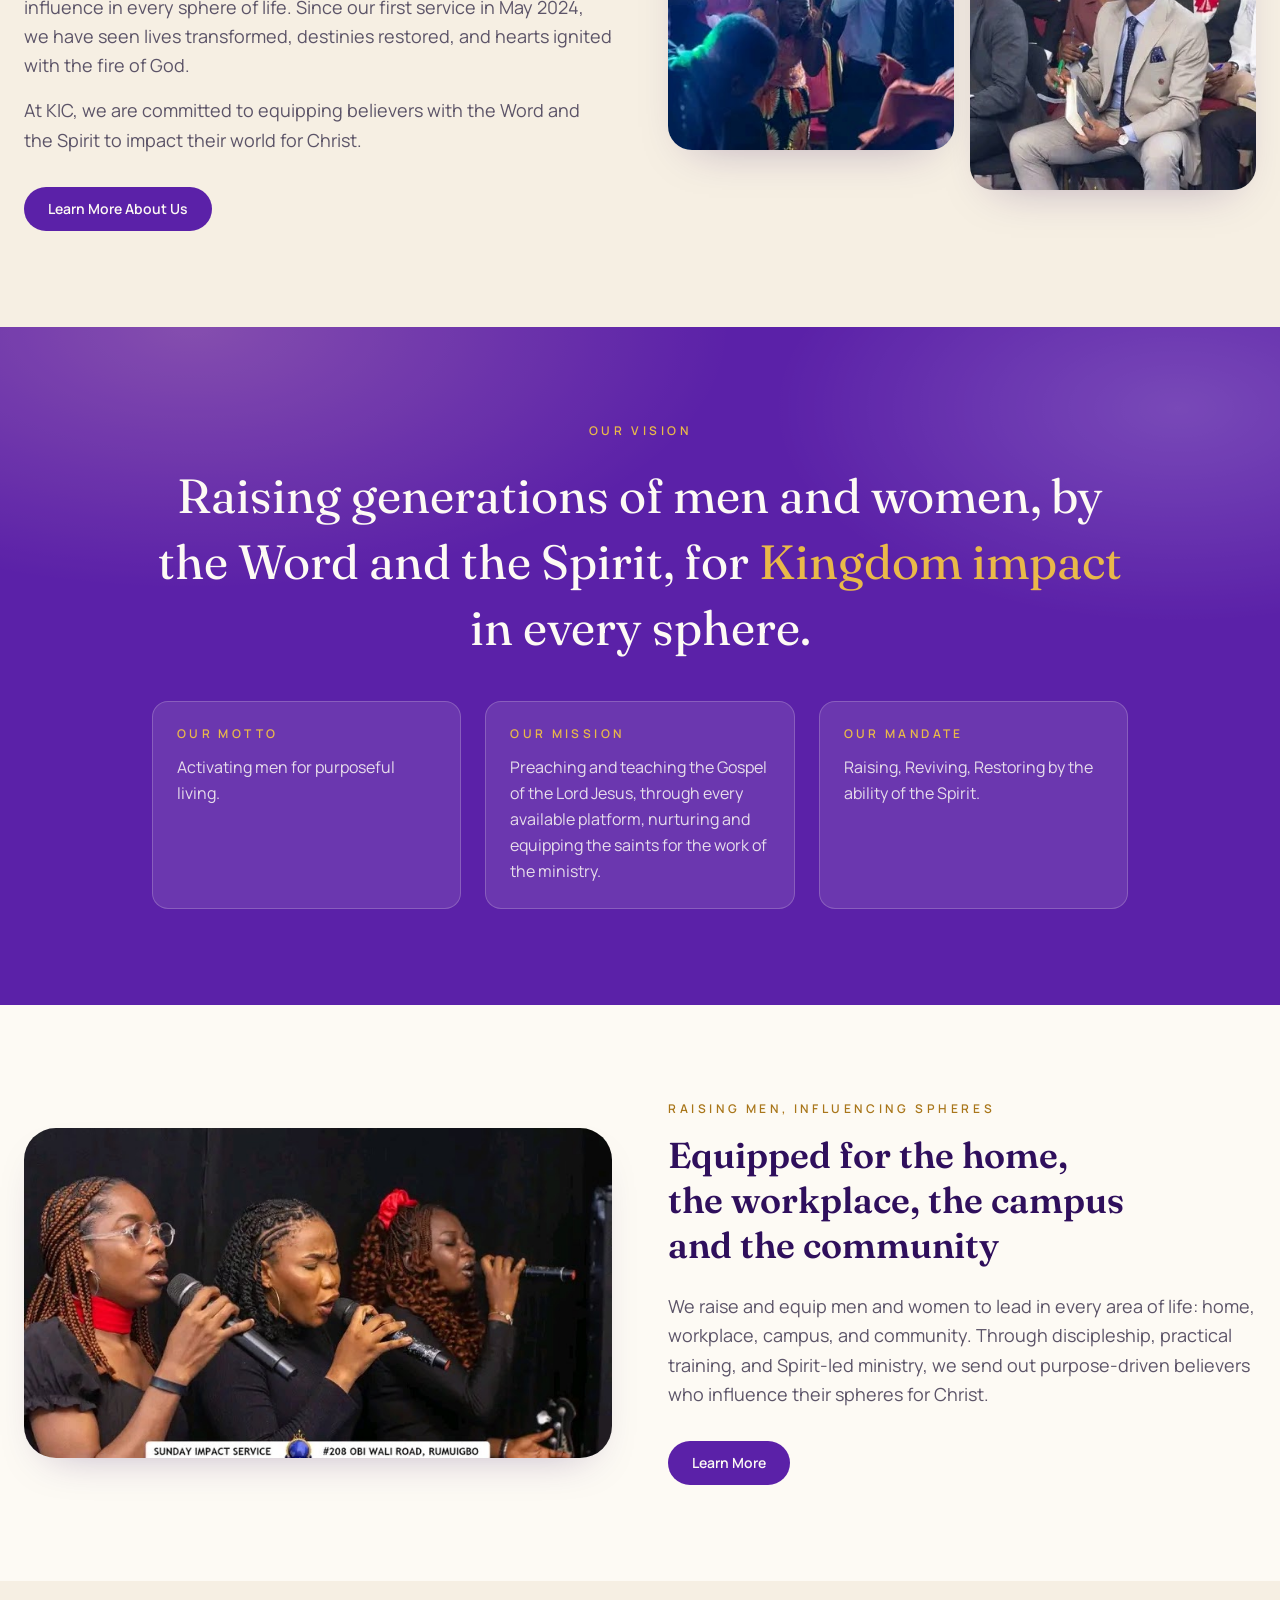
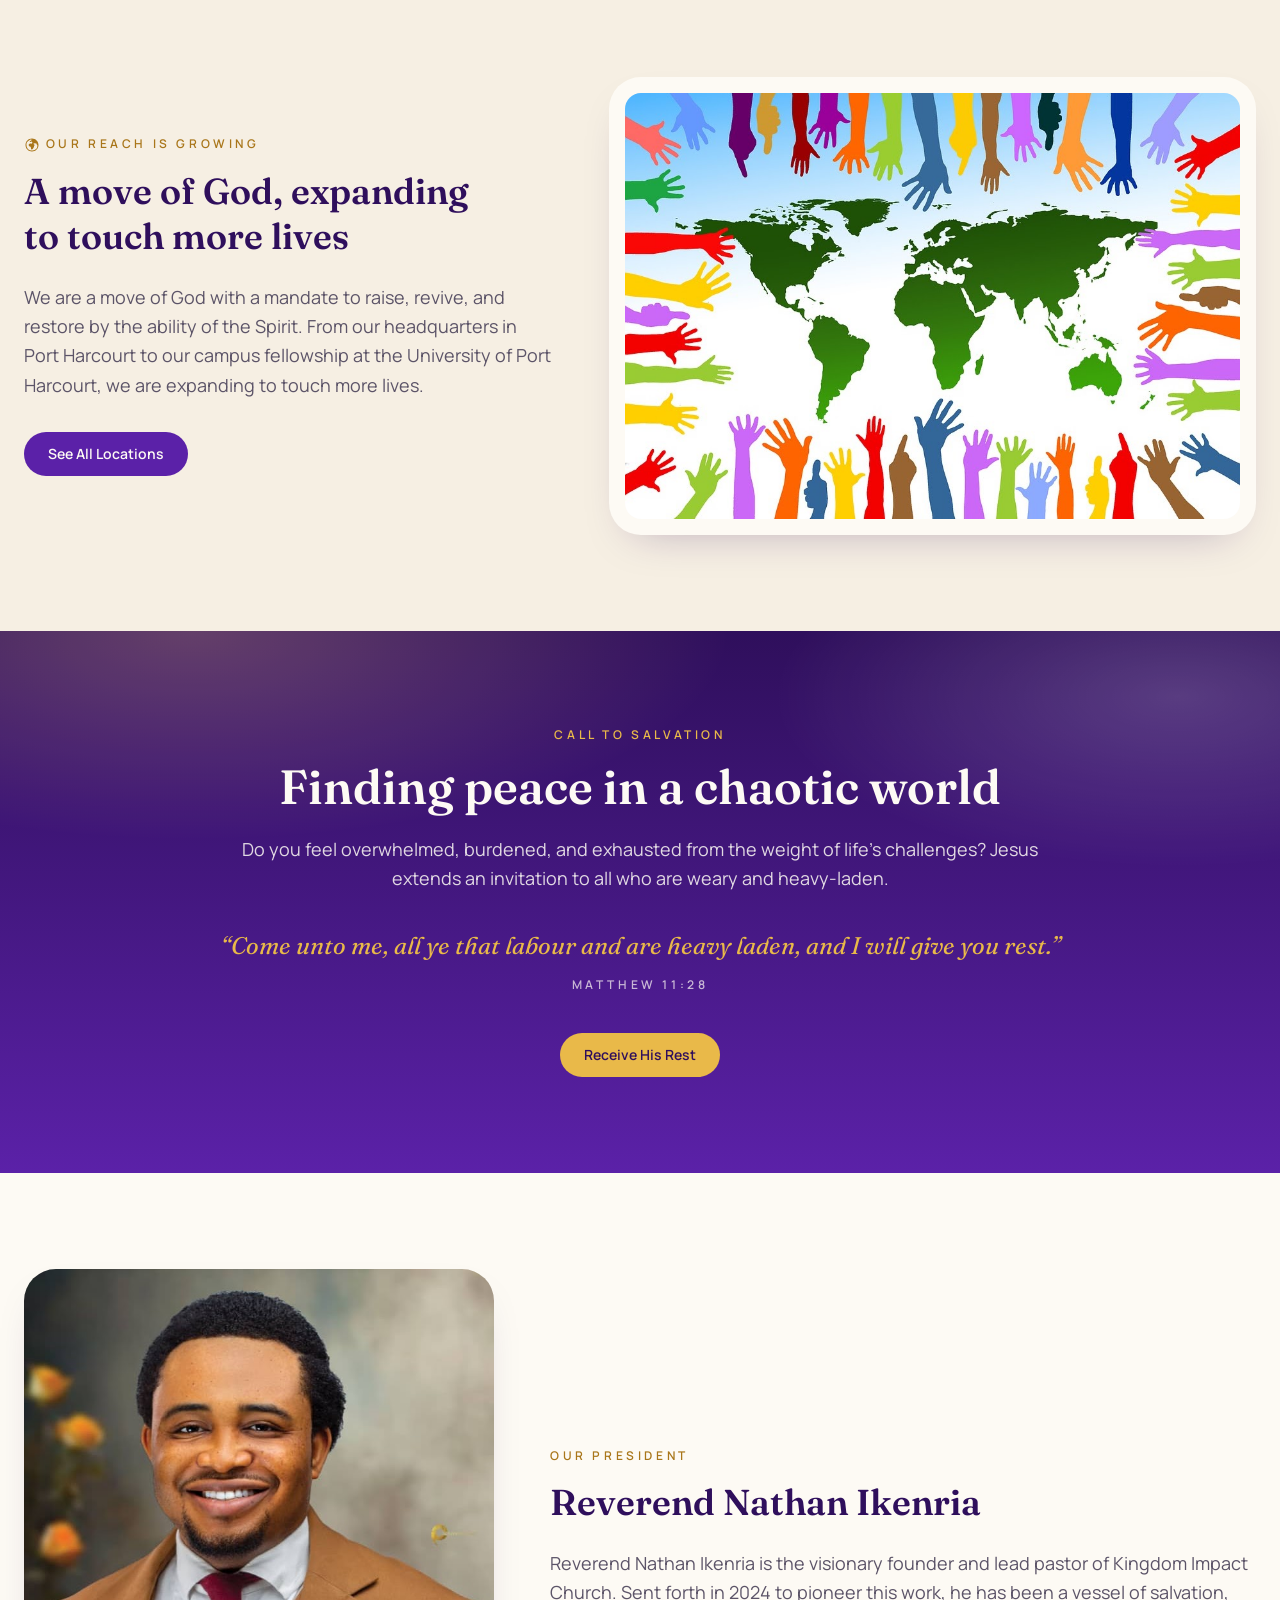
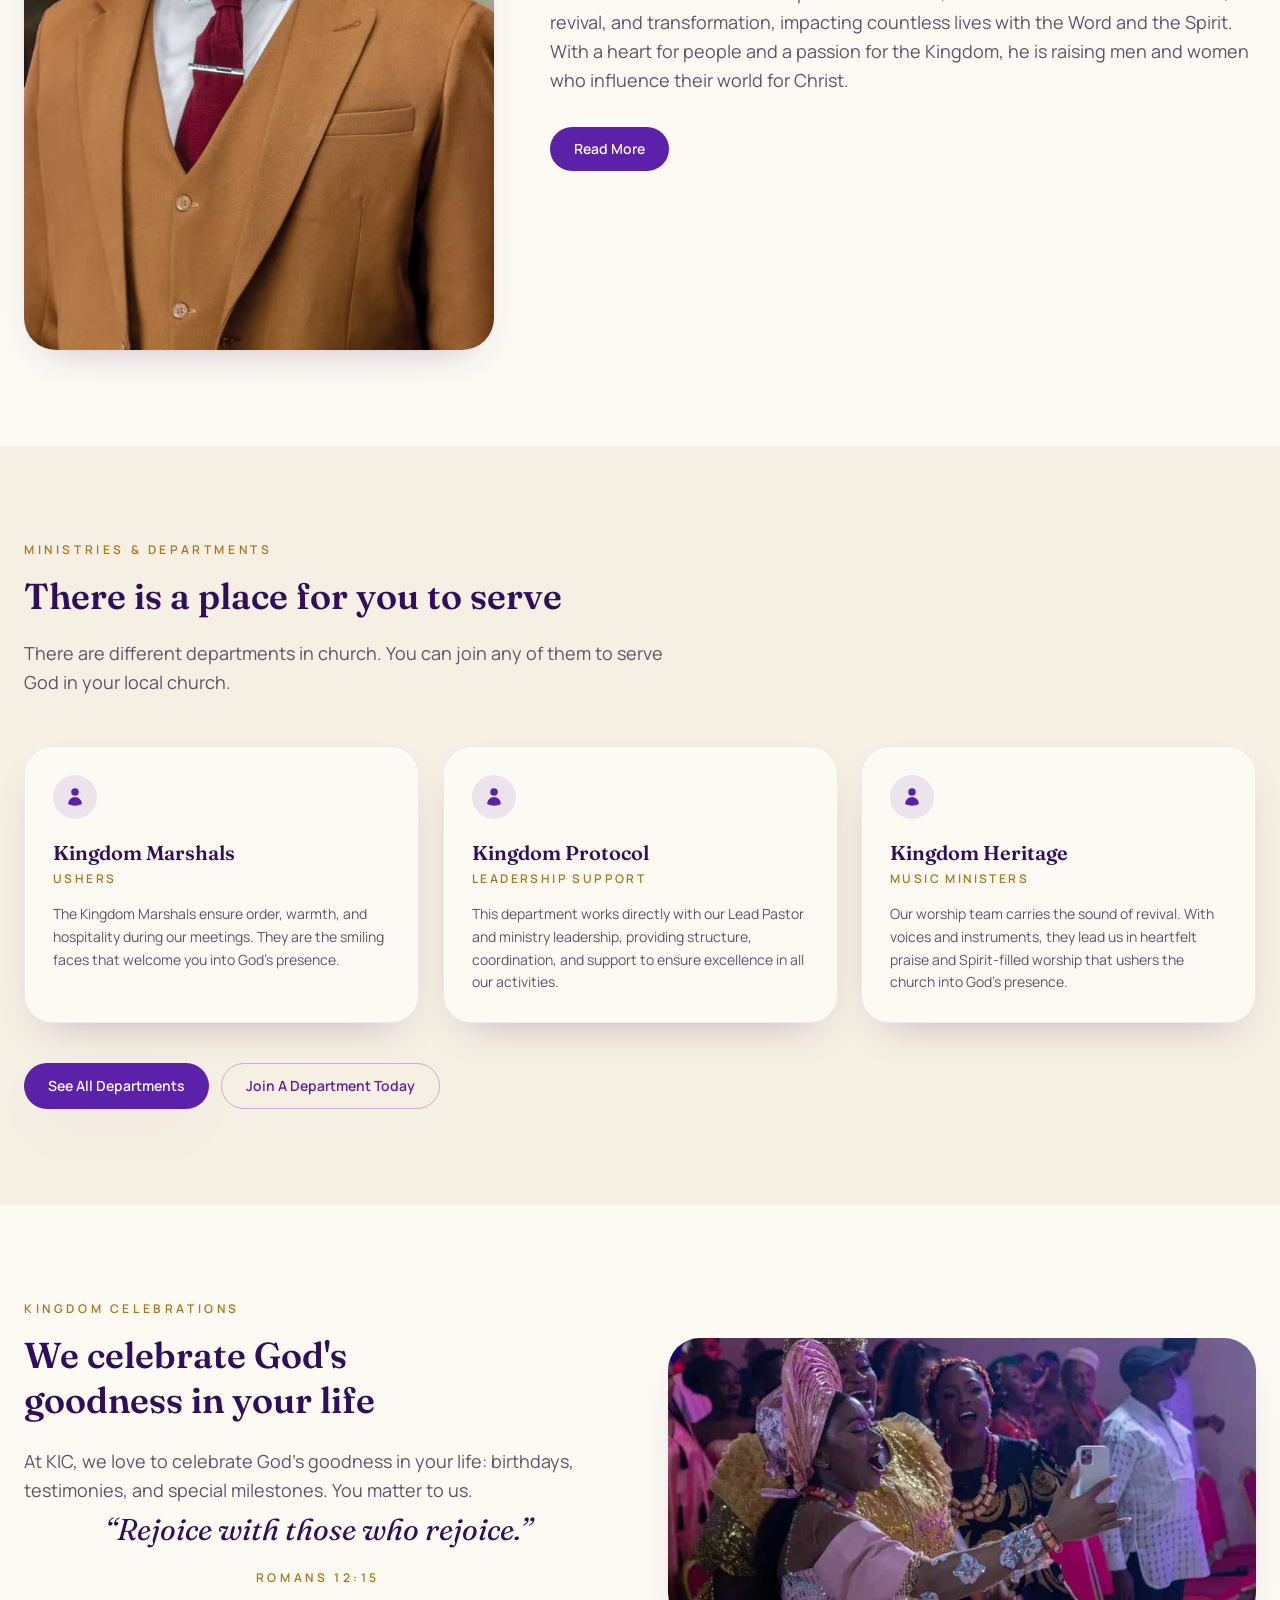
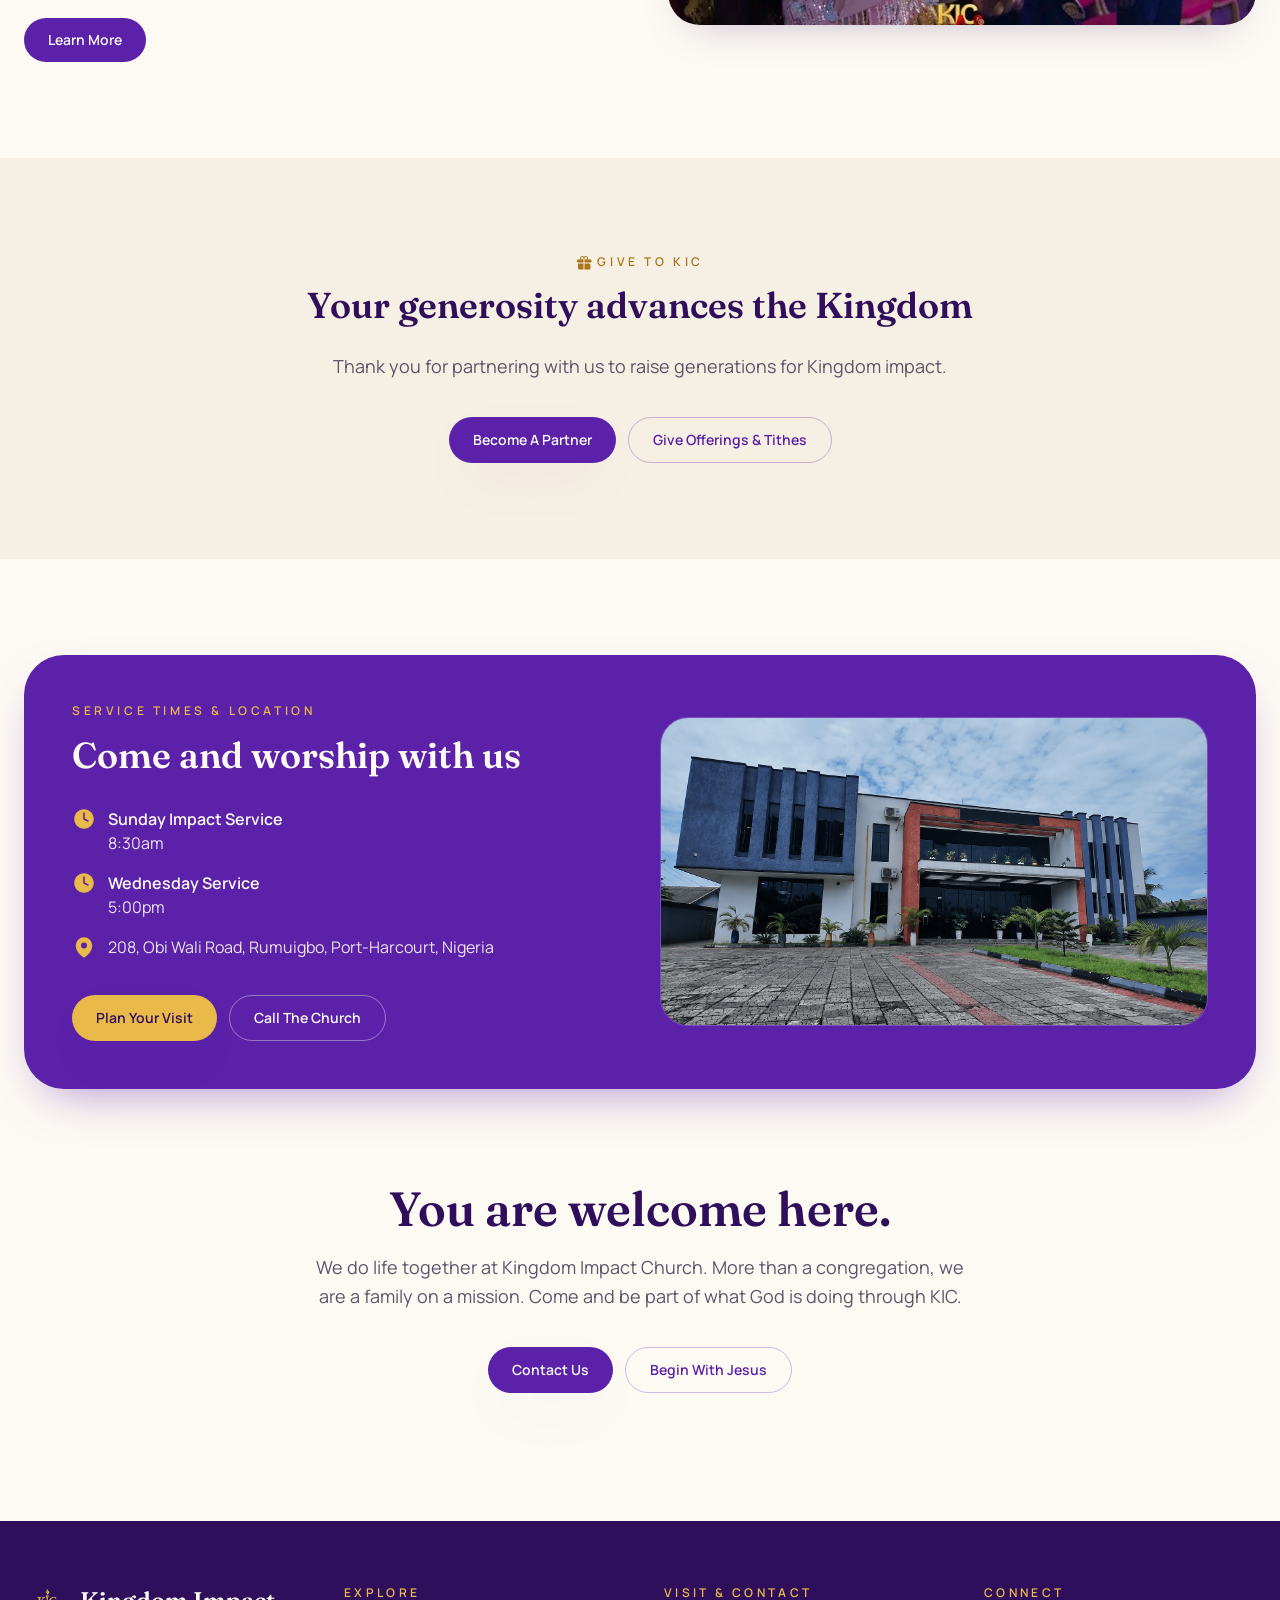
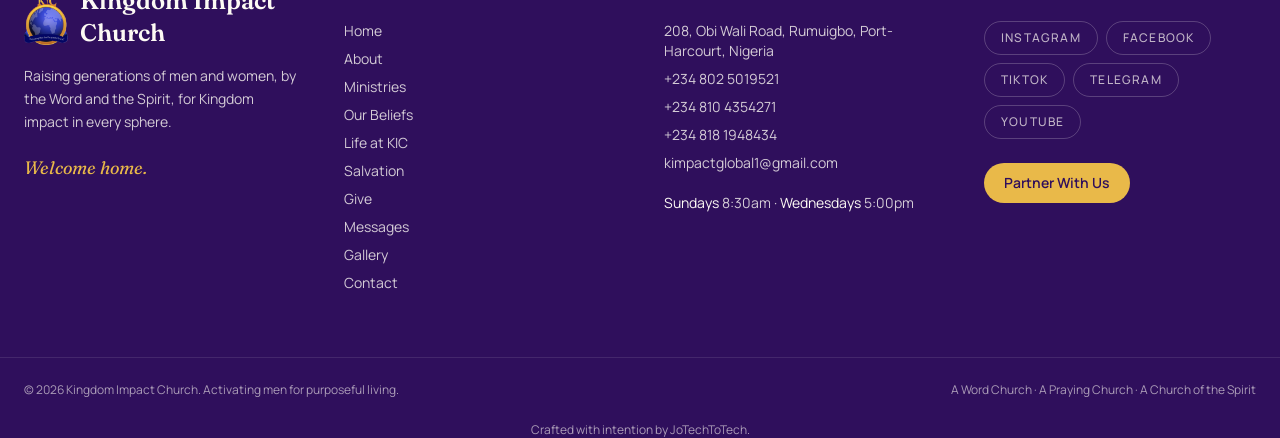
==== commit d10e175f: "Add footer credit to multiple HTML pages for attribution" ====
--- a/index.html
+++ b/index.html
@@ -323,6 +323,7 @@
       <p>&copy; 2026 Kingdom Impact Church. Activating men for purposeful living.</p>
       <p>A Word Church &middot; A Praying Church &middot; A Church of the Spirit</p>
     </div>
+    <p class="mx-auto max-w-7xl px-6 pb-6 text-center text-xs text-cream/60">Crafted with intention by <a class="transition hover:text-gold" href="https://jotechtotech.com" target="_blank" rel="noopener noreferrer">JoTechToTech</a>.</p>
   </div>
 </footer>
 <script src="assets/js/site.js" defer></script>
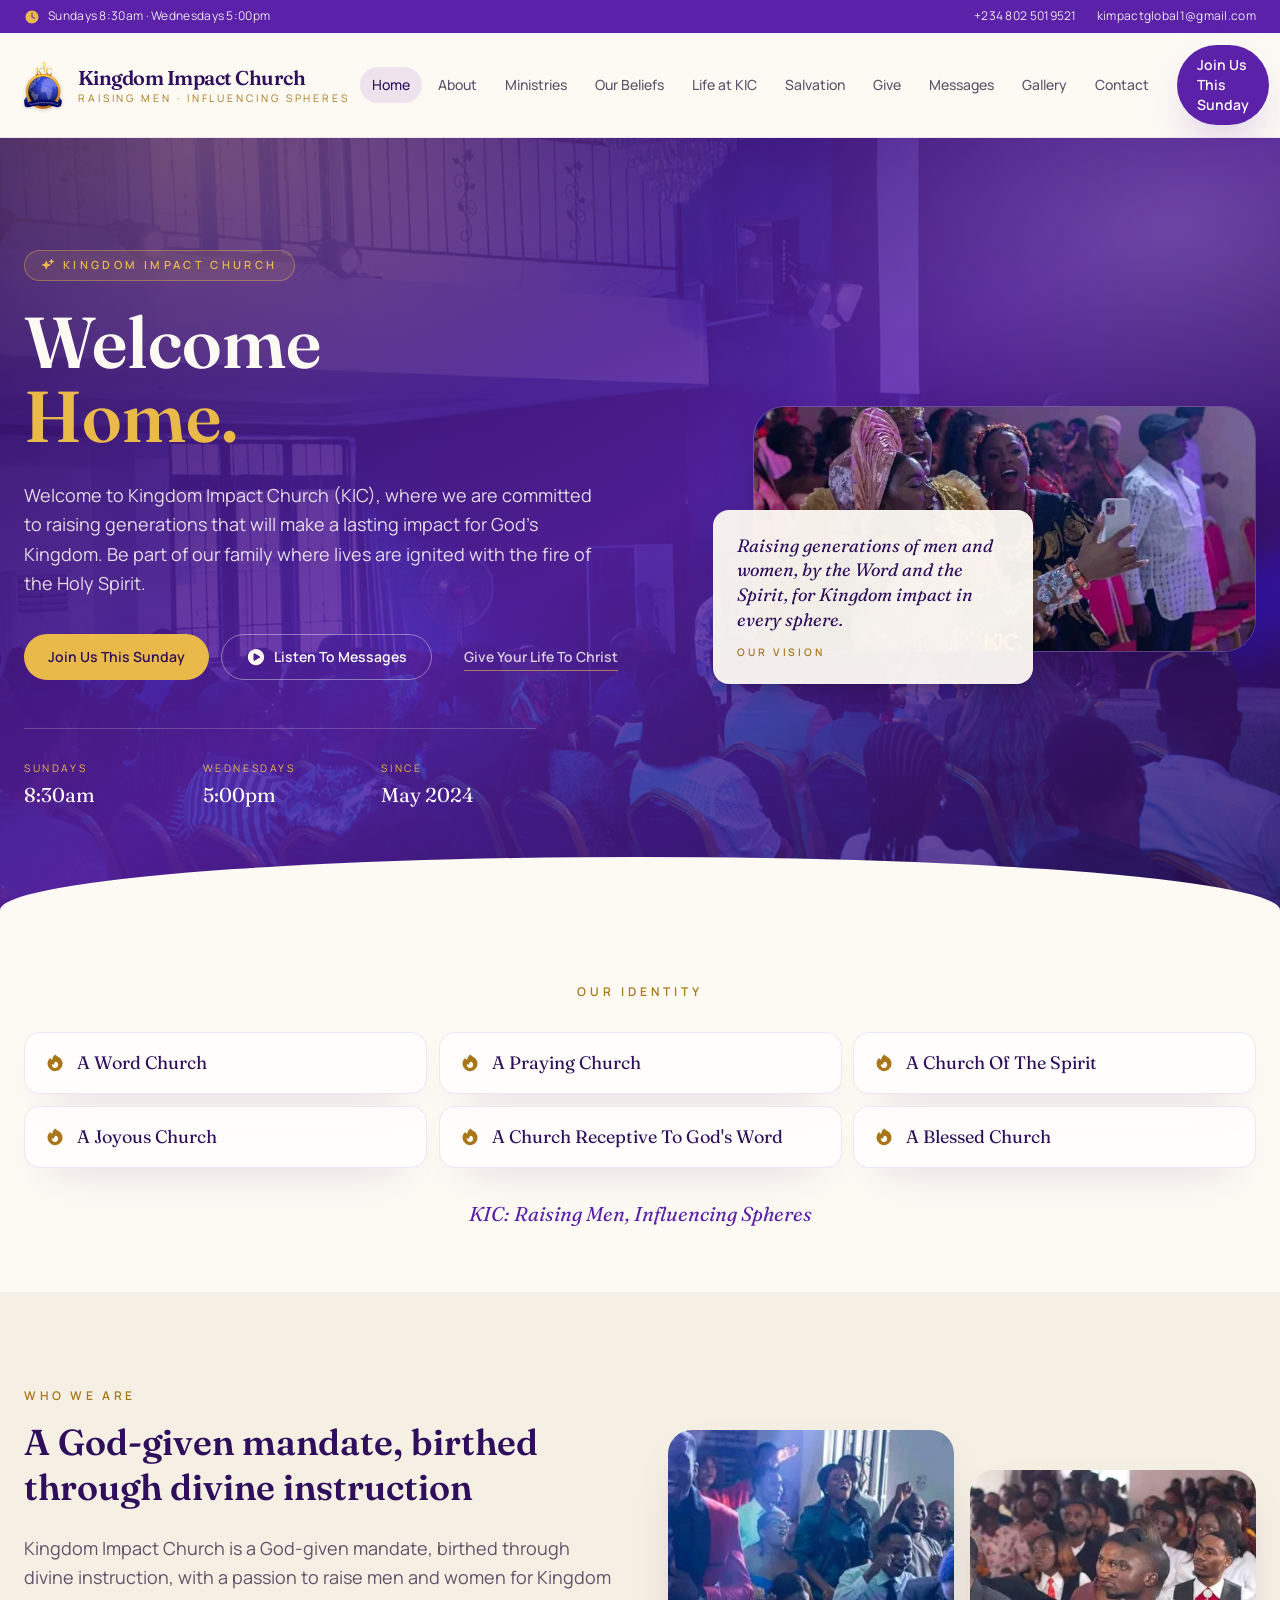
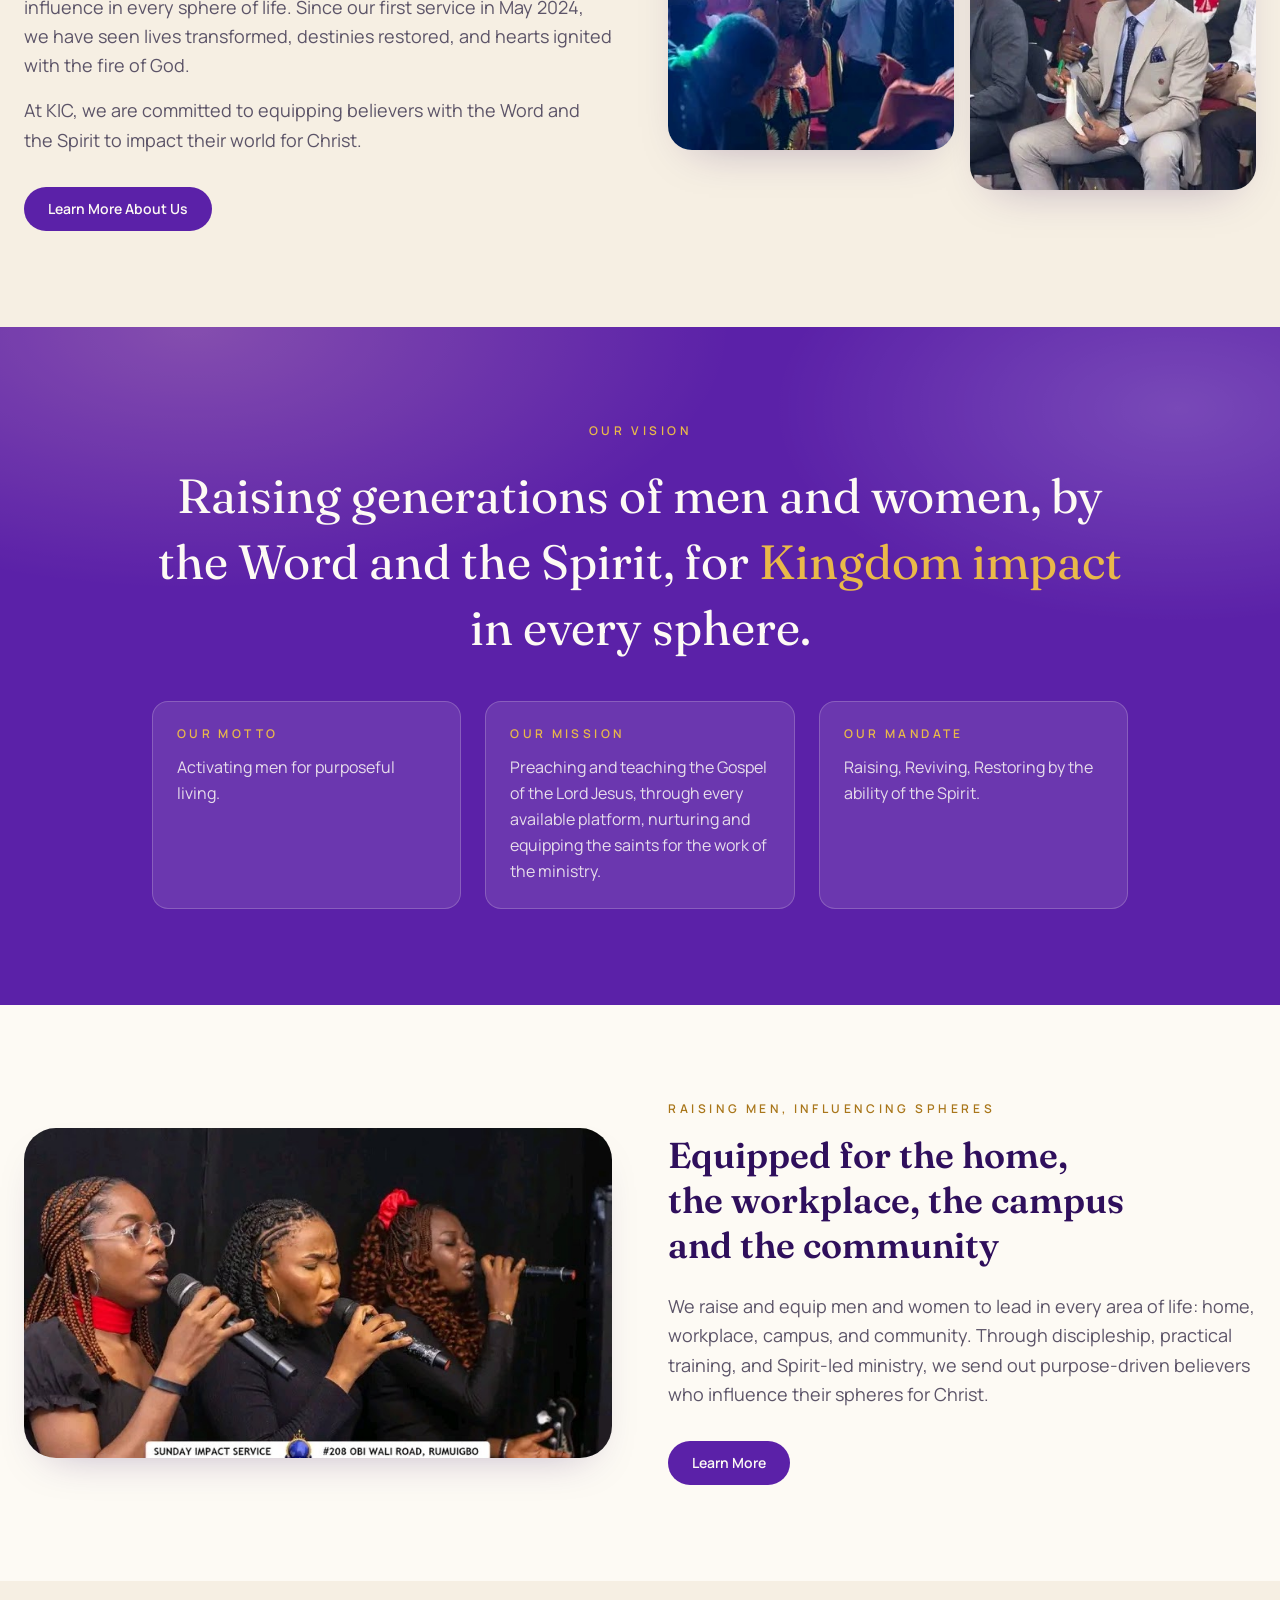
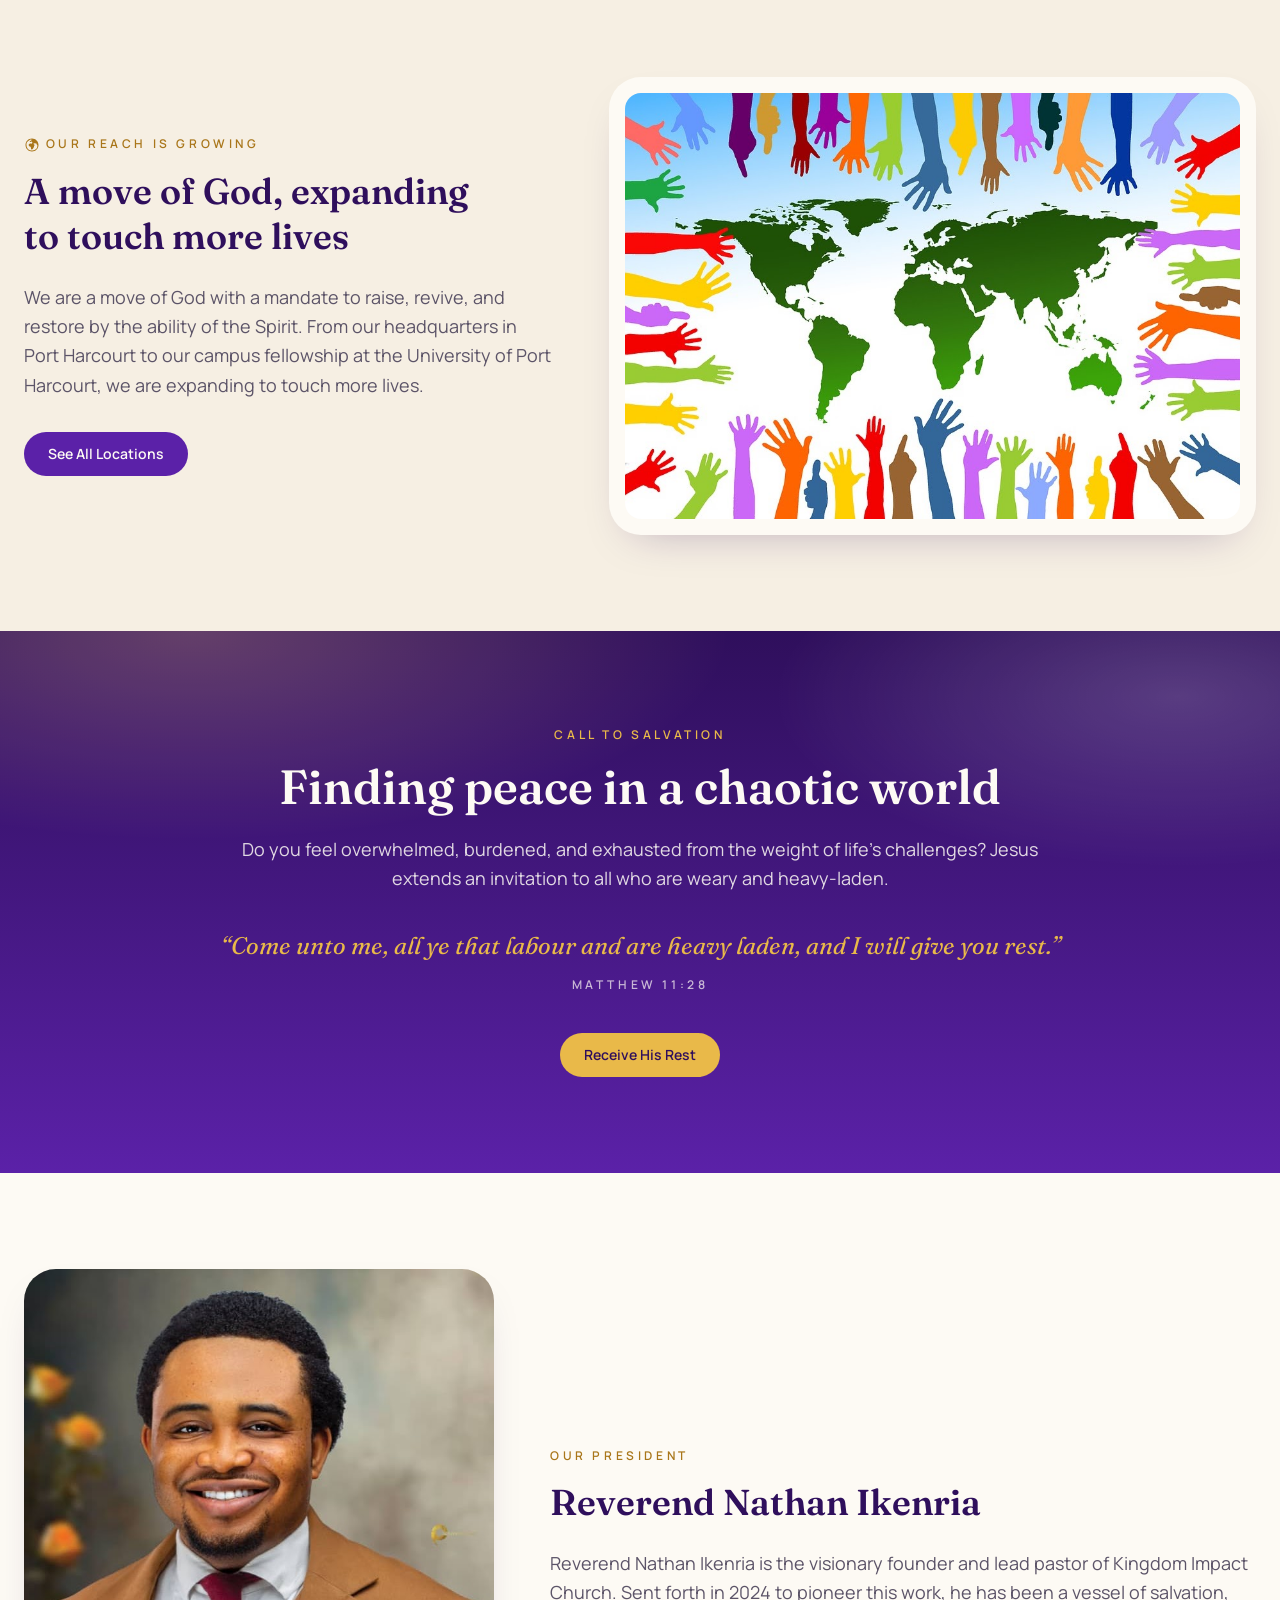
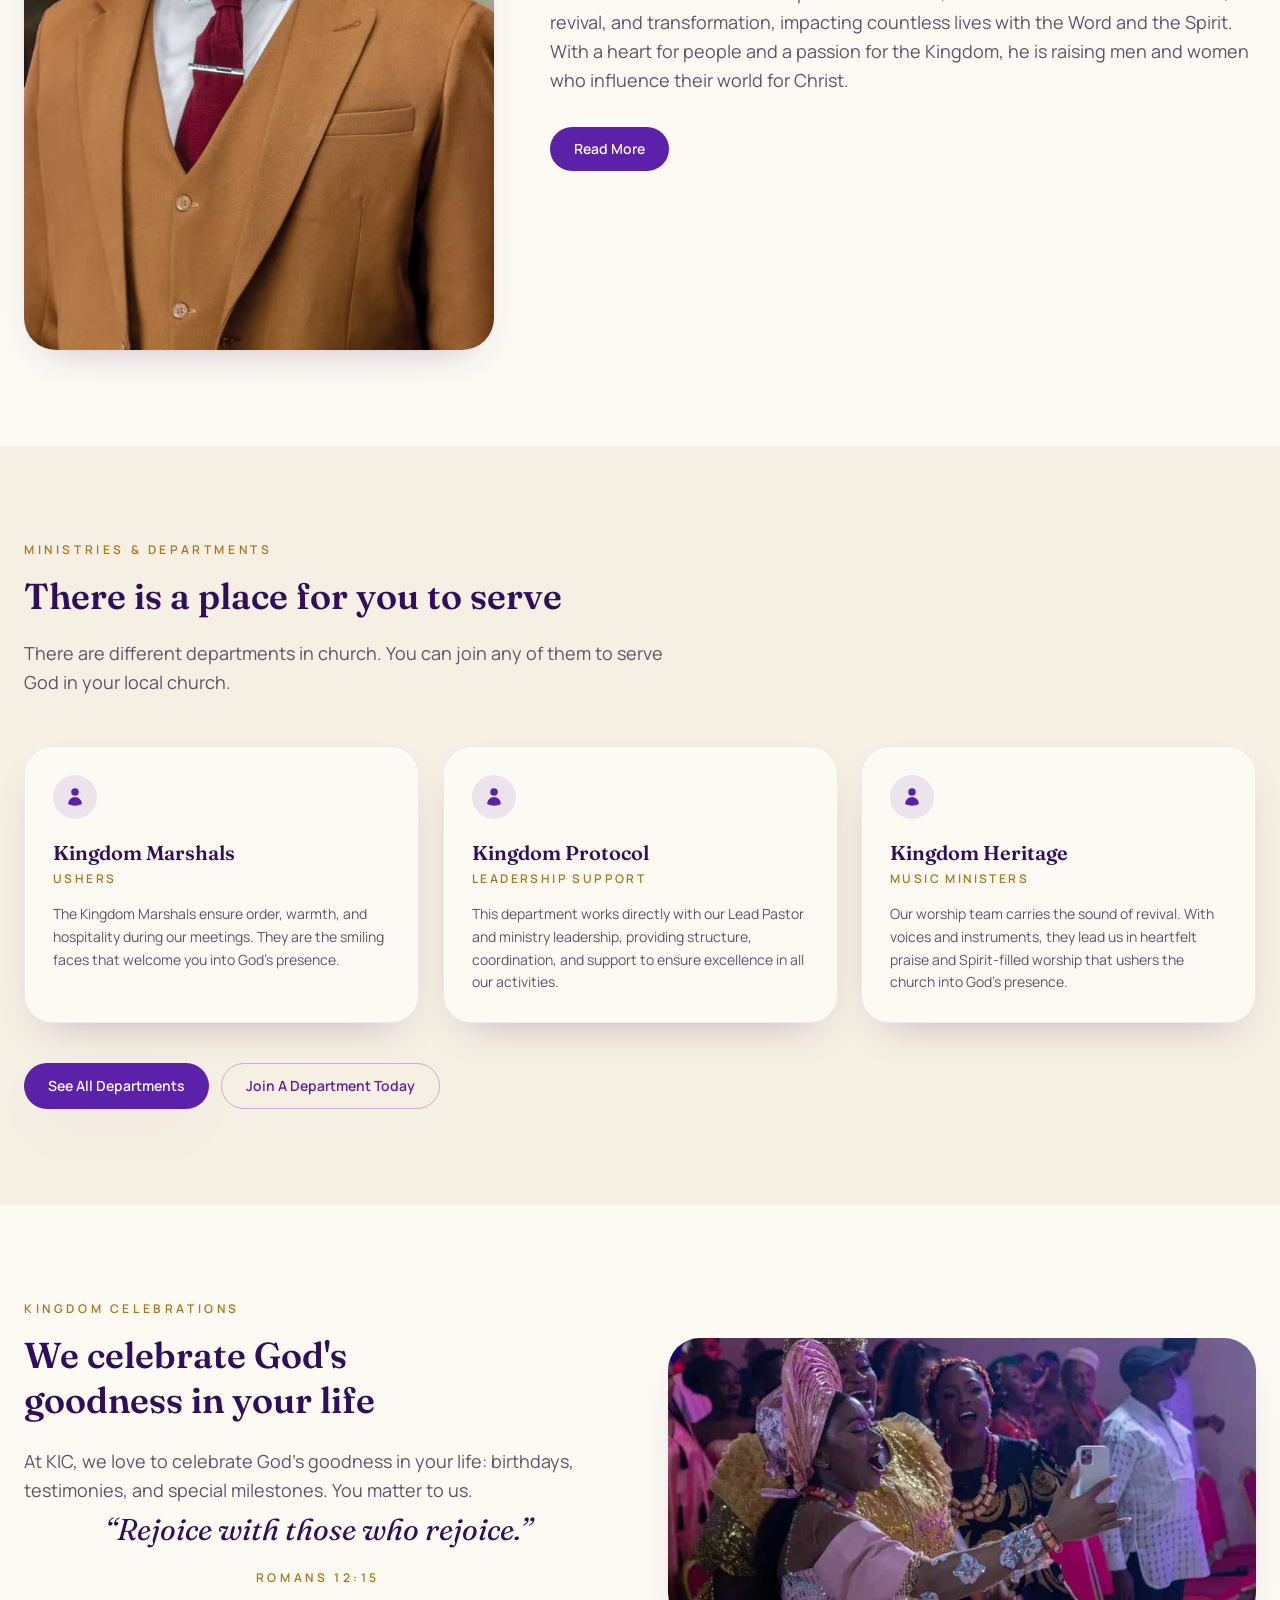
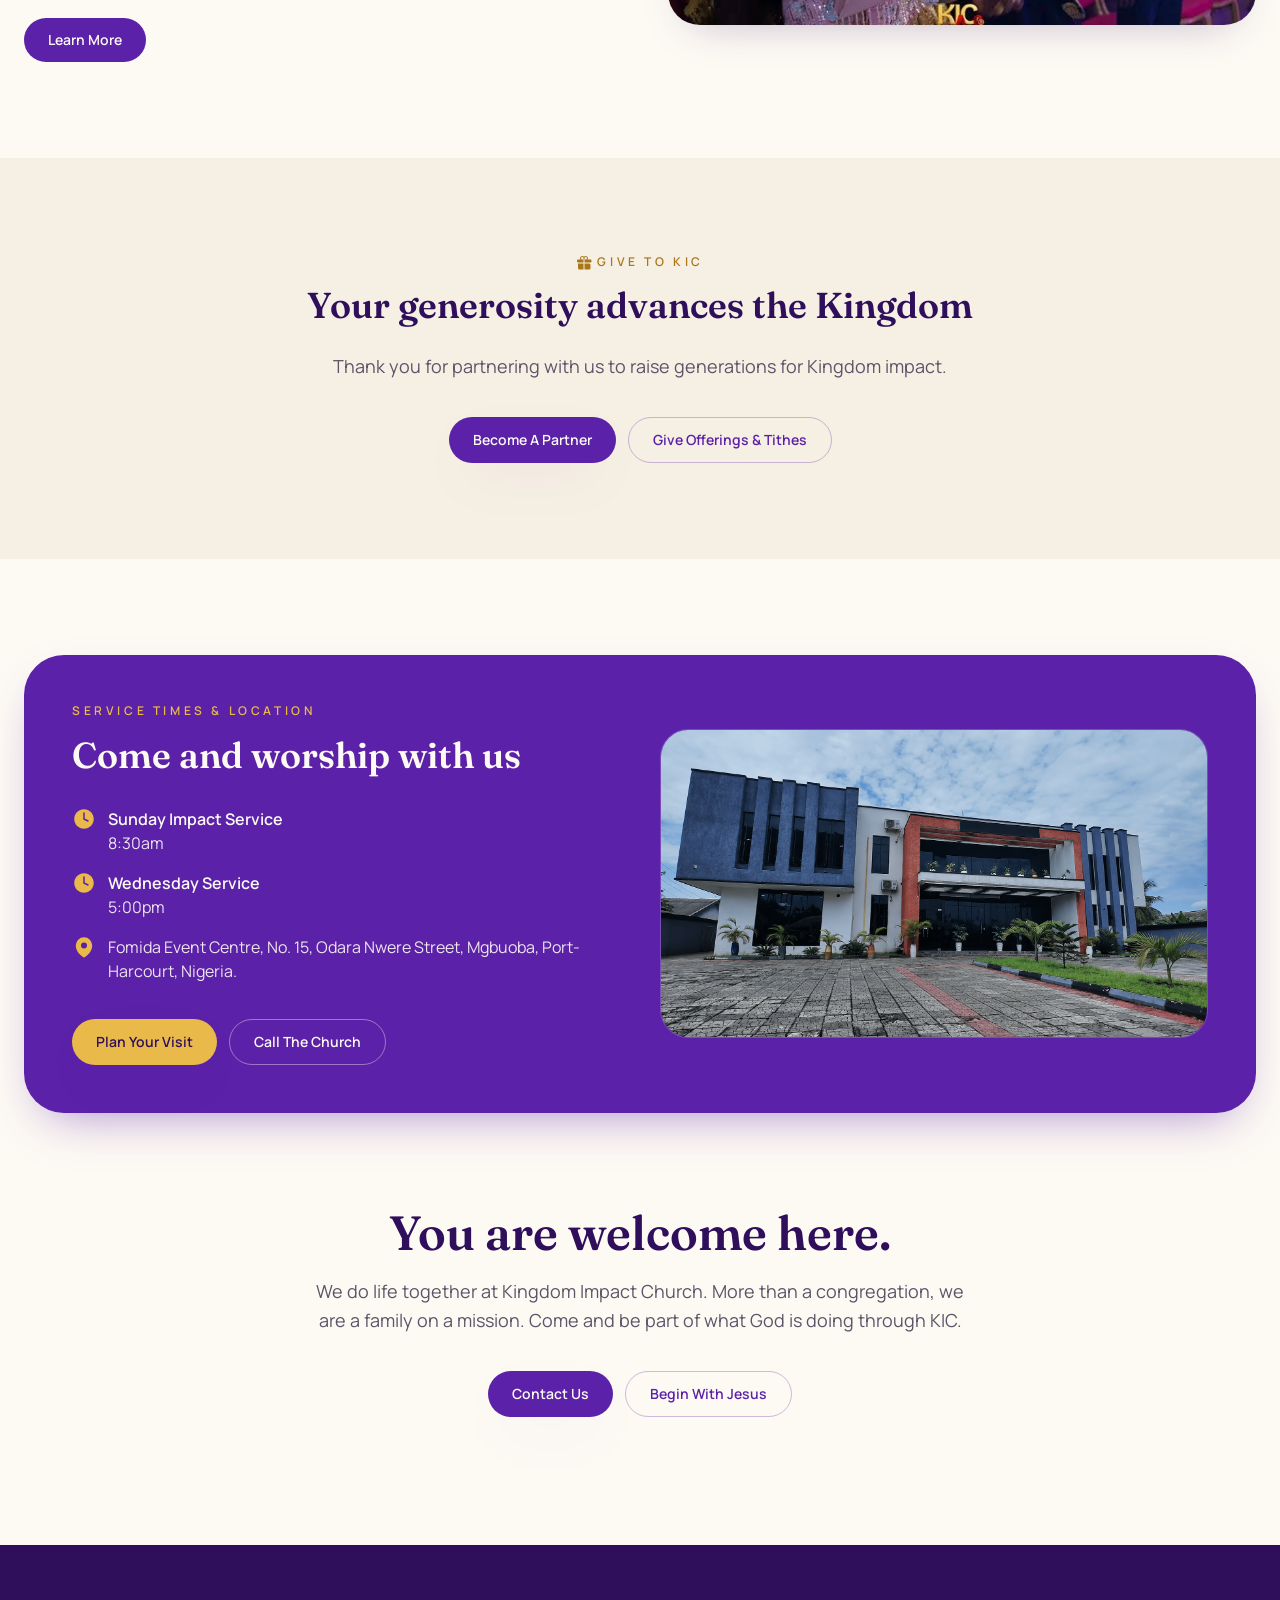
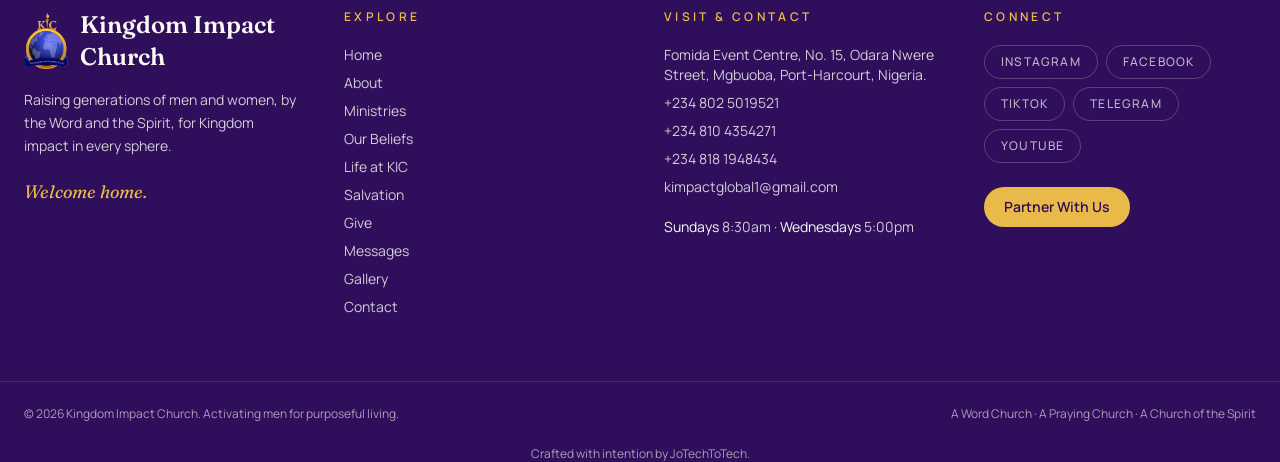
==== commit 4bfa21e8: "Update contact information across multiple HTML pages for accuracy" ====
--- a/index.html
+++ b/index.html
@@ -264,7 +264,7 @@
         <ul class="mt-8 space-y-4 text-cream/90">
           <li class="flex gap-3"><svg class="h-6 w-6 shrink-0 text-gold" viewBox="0 0 24 24" fill="currentColor" aria-hidden="true"><path fill-rule="evenodd" d="M12 2.25c-5.385 0-9.75 4.365-9.75 9.75s4.365 9.75 9.75 9.75 9.75-4.365 9.75-9.75S17.385 2.25 12 2.25ZM12.75 6a.75.75 0 0 0-1.5 0v6c0 .284.16.544.415.67l4 2a.75.75 0 0 0 .67-1.34l-3.585-1.794V6Z" clip-rule="evenodd"/></svg><span><strong class="font-semibold text-cream">Sunday Impact Service</strong><br />8:30am</span></li>
           <li class="flex gap-3"><svg class="h-6 w-6 shrink-0 text-gold" viewBox="0 0 24 24" fill="currentColor" aria-hidden="true"><path fill-rule="evenodd" d="M12 2.25c-5.385 0-9.75 4.365-9.75 9.75s4.365 9.75 9.75 9.75 9.75-4.365 9.75-9.75S17.385 2.25 12 2.25ZM12.75 6a.75.75 0 0 0-1.5 0v6c0 .284.16.544.415.67l4 2a.75.75 0 0 0 .67-1.34l-3.585-1.794V6Z" clip-rule="evenodd"/></svg><span><strong class="font-semibold text-cream">Wednesday Service</strong><br />5:00pm</span></li>
-          <li class="flex gap-3"><svg class="h-6 w-6 shrink-0 text-gold" viewBox="0 0 24 24" fill="currentColor" aria-hidden="true"><path fill-rule="evenodd" d="m11.54 22.351.07.04.028.016a.76.76 0 0 0 .723 0l.028-.015.071-.041a16.975 16.975 0 0 0 1.144-.742 19.58 19.58 0 0 0 2.683-2.282c1.944-1.99 3.963-4.98 3.963-8.827a8.25 8.25 0 0 0-16.5 0c0 3.846 2.02 6.837 3.963 8.827a19.58 19.58 0 0 0 2.682 2.282 16.975 16.975 0 0 0 1.145.742ZM12 13.5a3 3 0 1 0 0-6 3 3 0 0 0 0 6Z" clip-rule="evenodd"/></svg><a class="underline-offset-4 hover:underline" href="https://www.google.com/maps/search/?api=1&query=208+Obi+Wali+Road,+Rumuigbo,+Port+Harcourt,+Nigeria" target="_blank" rel="noopener">208, Obi Wali Road, Rumuigbo, Port-Harcourt, Nigeria</a></li>
+          <li class="flex gap-3"><svg class="h-6 w-6 shrink-0 text-gold" viewBox="0 0 24 24" fill="currentColor" aria-hidden="true"><path fill-rule="evenodd" d="m11.54 22.351.07.04.028.016a.76.76 0 0 0 .723 0l.028-.015.071-.041a16.975 16.975 0 0 0 1.144-.742 19.58 19.58 0 0 0 2.683-2.282c1.944-1.99 3.963-4.98 3.963-8.827a8.25 8.25 0 0 0-16.5 0c0 3.846 2.02 6.837 3.963 8.827a19.58 19.58 0 0 0 2.682 2.282 16.975 16.975 0 0 0 1.145.742ZM12 13.5a3 3 0 1 0 0-6 3 3 0 0 0 0 6Z" clip-rule="evenodd"/></svg><a class="underline-offset-4 hover:underline" href="https://www.google.com/maps/search/?api=1&query=208+Obi+Wali+Road,+Rumuigbo,+Port+Harcourt,+Nigeria" target="_blank" rel="noopener">Fomida Event Centre, No. 15, Odara Nwere Street, Mgbuoba, Port-Harcourt, Nigeria.</a></li>
         </ul>
         <div class="mt-9 flex flex-wrap gap-3">
           <a href="contact.html" class="btn-gold">Plan Your Visit</a>
@@ -306,7 +306,7 @@
     <div>
       <h2 class="text-xs font-semibold uppercase tracking-[0.28em] text-gold">Visit &amp; Contact</h2>
       <ul class="mt-5 space-y-2 text-sm">
-        <li><a class="transition hover:text-gold" href="https://www.google.com/maps/search/?api=1&query=208+Obi+Wali+Road,+Rumuigbo,+Port+Harcourt,+Nigeria" target="_blank" rel="noopener">208, Obi Wali Road, Rumuigbo, Port-Harcourt, Nigeria</a></li>
+        <li><a class="transition hover:text-gold" href="https://www.google.com/maps/search/?api=1&query=208+Obi+Wali+Road,+Rumuigbo,+Port+Harcourt,+Nigeria" target="_blank" rel="noopener">Fomida Event Centre, No. 15, Odara Nwere Street, Mgbuoba, Port-Harcourt, Nigeria.</a></li>
         <li><a class="transition hover:text-gold" href="tel:+2348025019521">+234 802 5019521</a></li><li><a class="transition hover:text-gold" href="tel:+2348104354271">+234 810 4354271</a></li><li><a class="transition hover:text-gold" href="tel:+2348181948434">+234 818 1948434</a></li>
         <li><a class="transition hover:text-gold" href="mailto:kimpactglobal1@gmail.com">kimpactglobal1@gmail.com</a></li>
       </ul>
